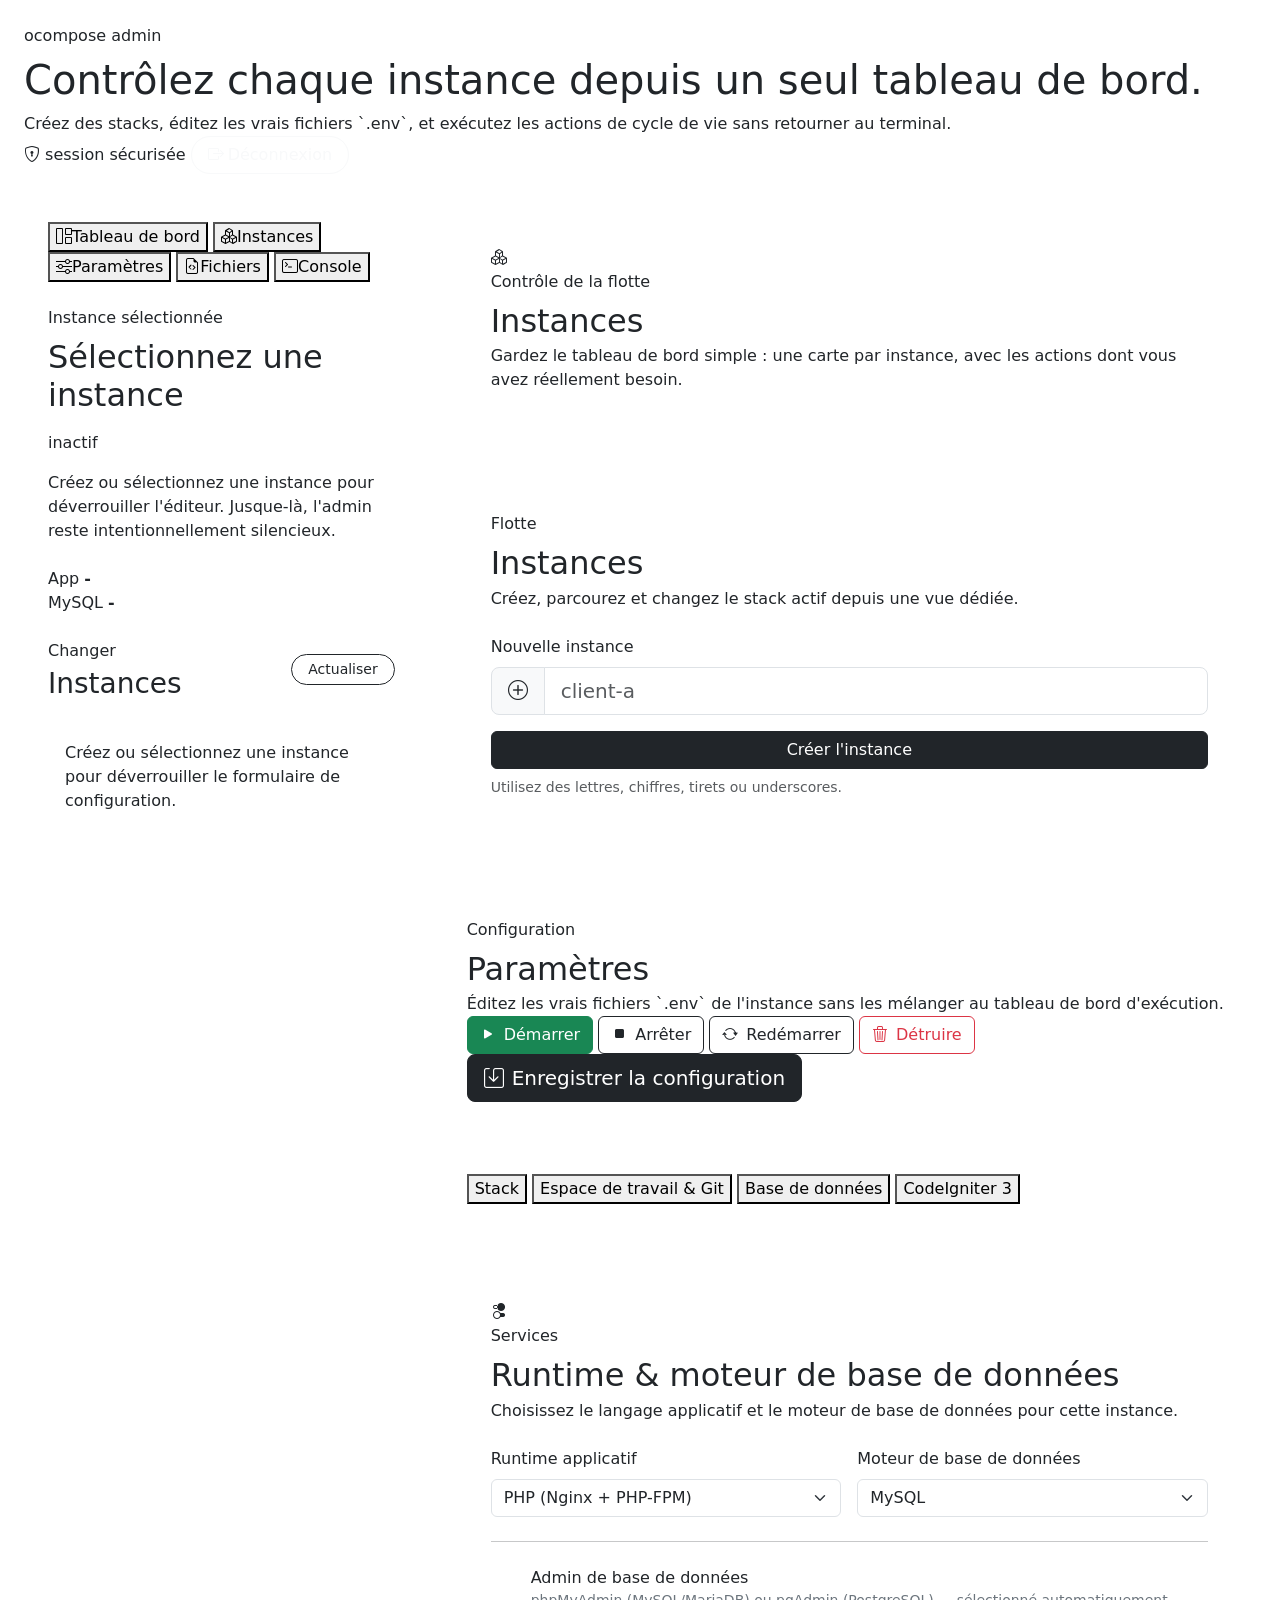
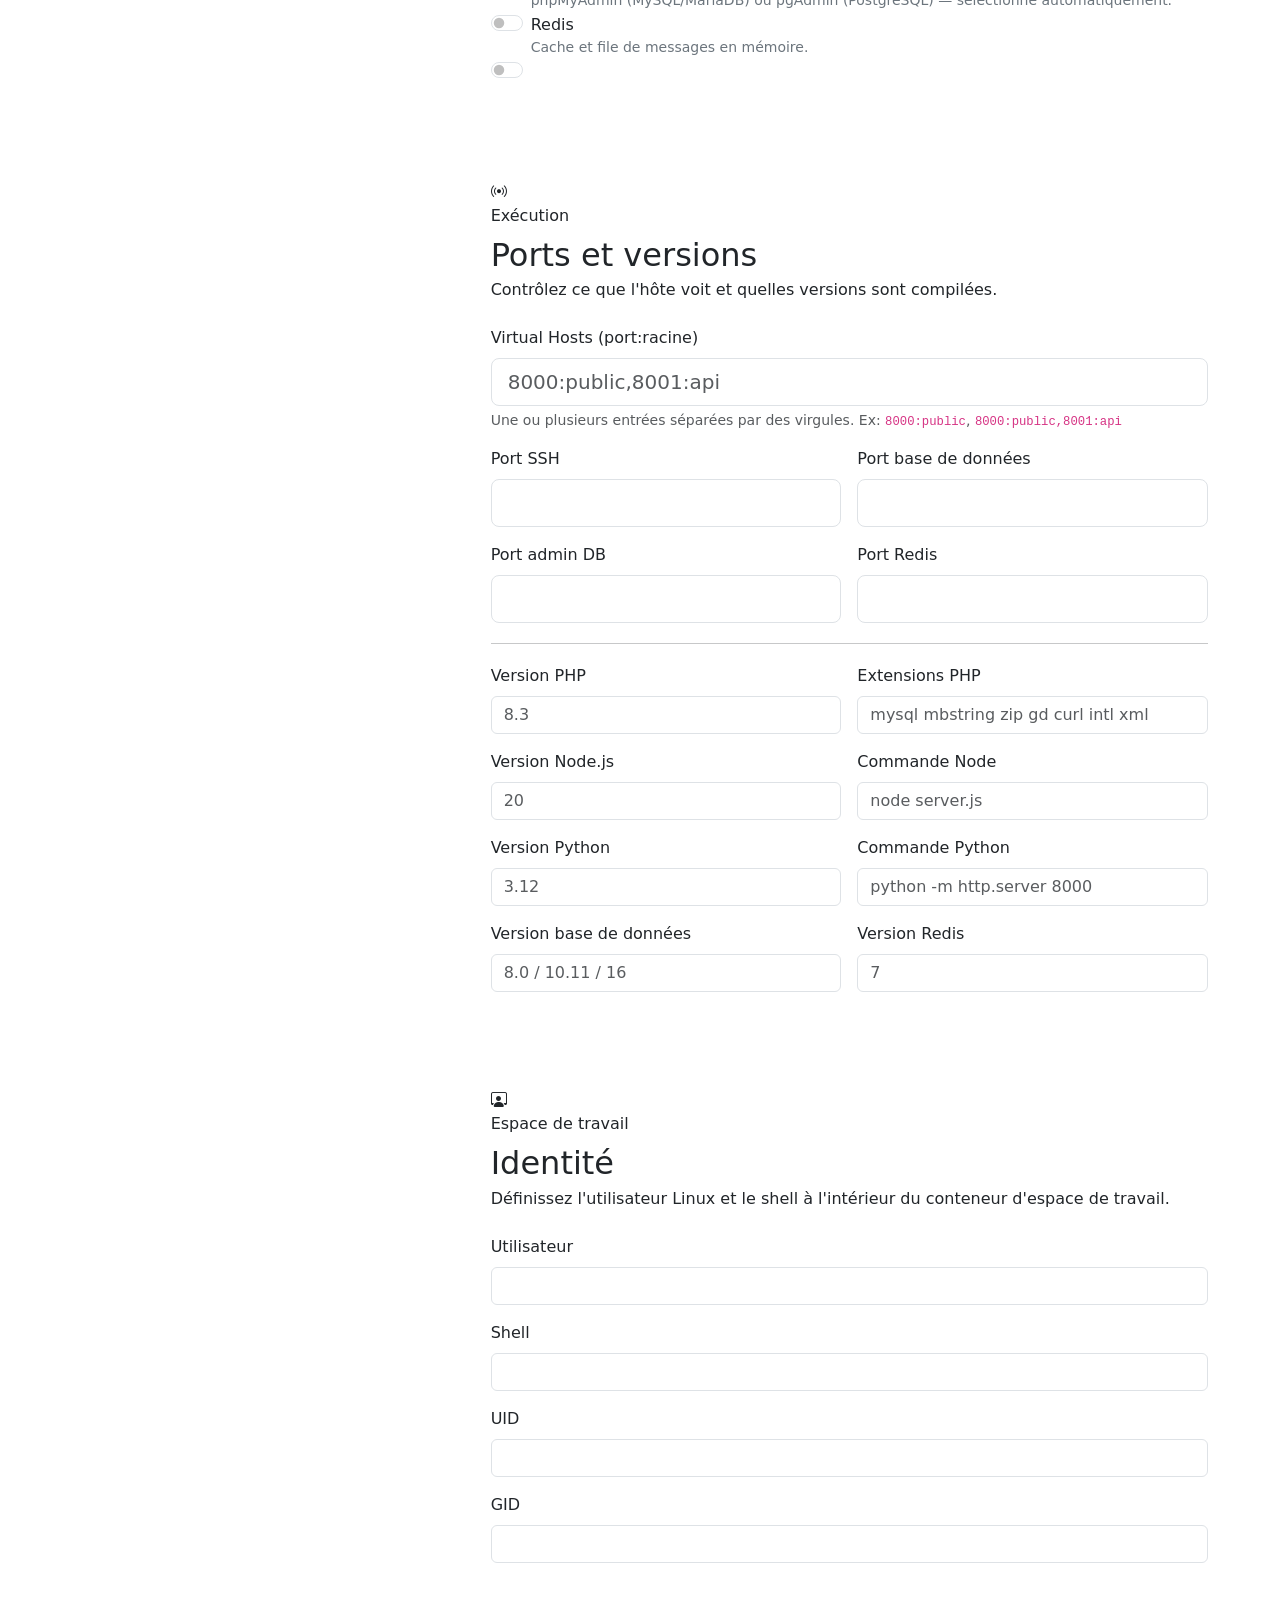
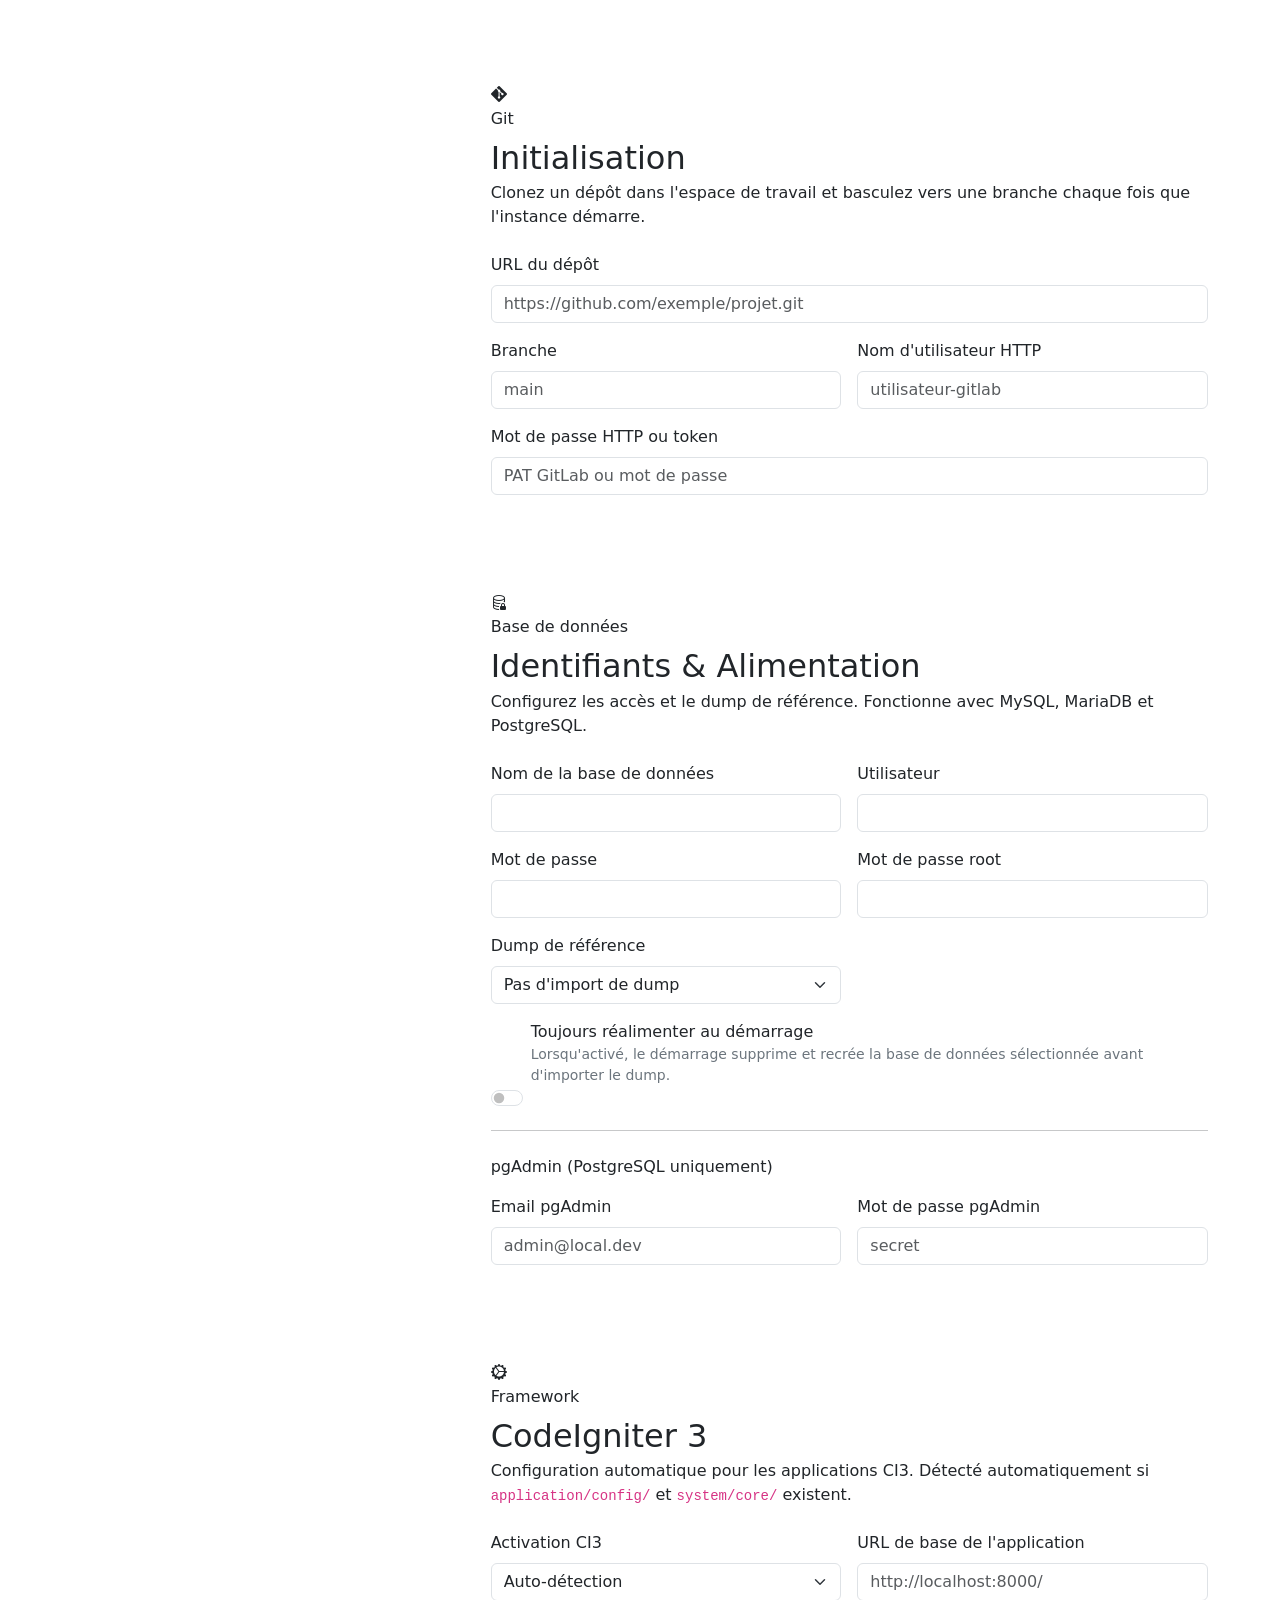
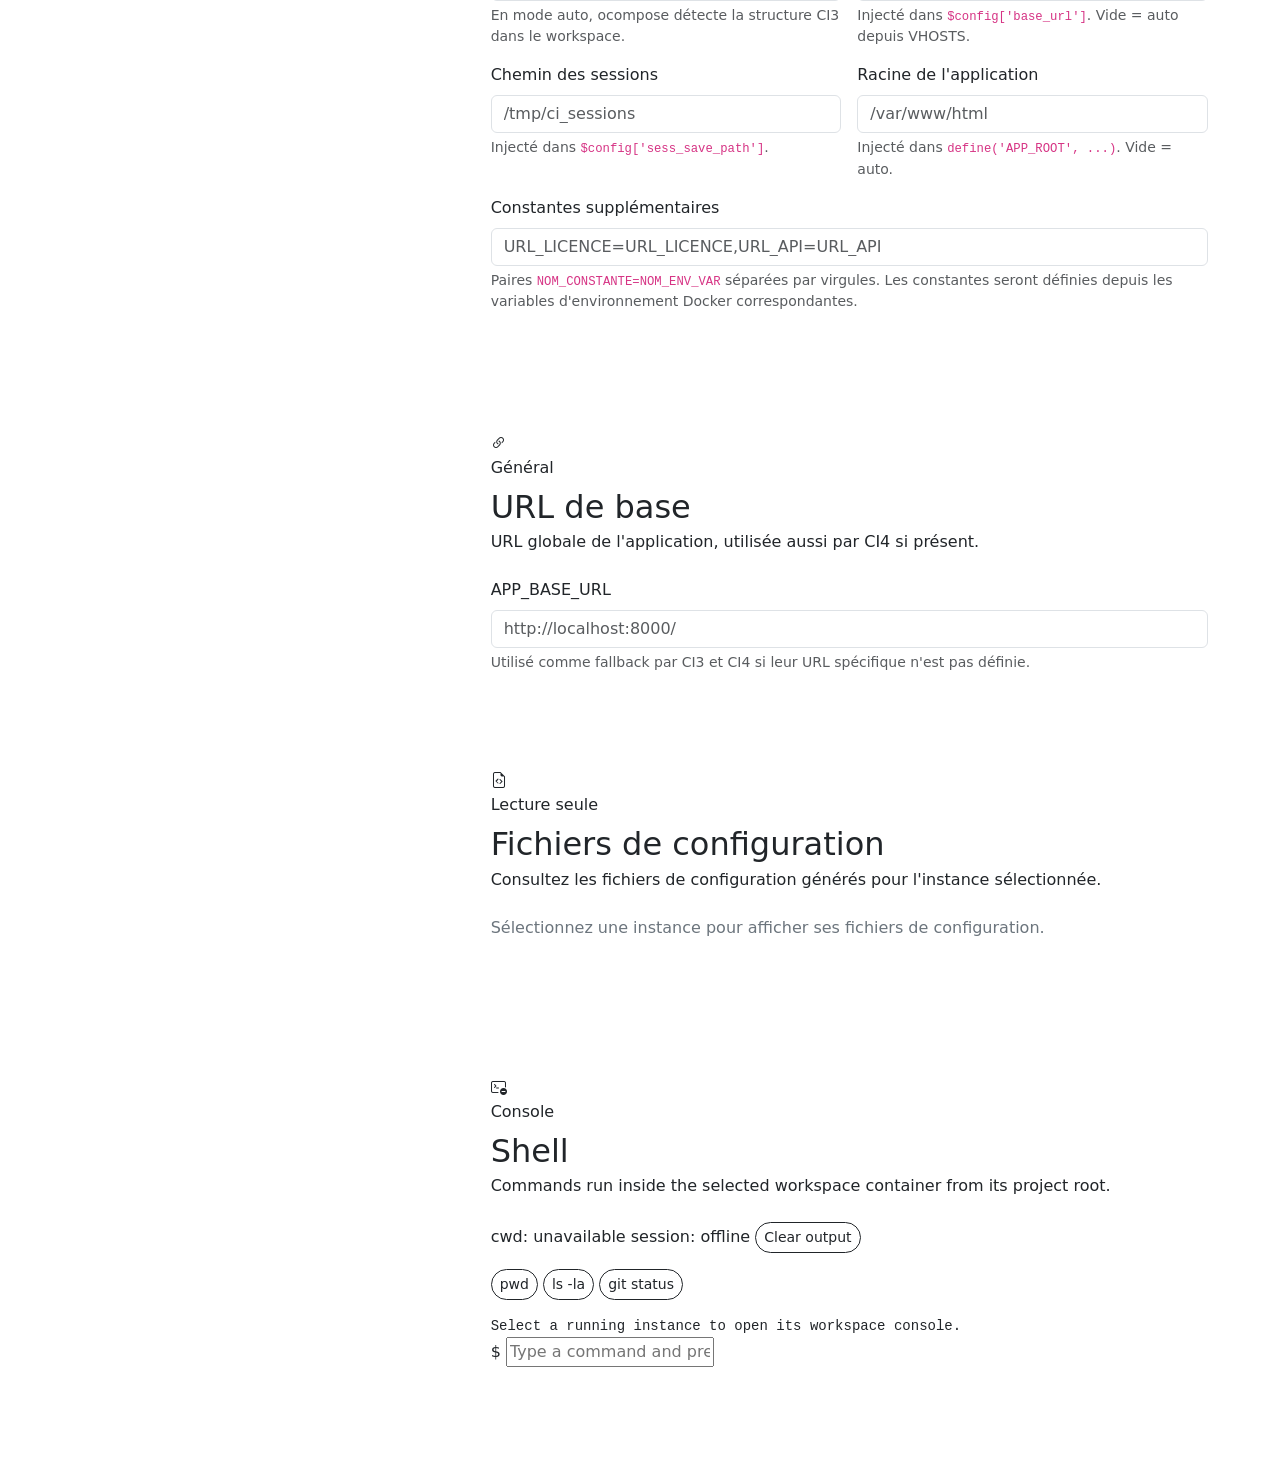
==== web-ui/public/index.html @ 2309ecff "feat: Refactor application configuration and add support for multiple runtimes and databases - Updat" ====
<!DOCTYPE html>
<html lang="fr">
<head>
    <meta charset="UTF-8">
    <meta name="viewport" content="width=device-width, initial-scale=1.0">
    <title>ocompose Admin</title>
    <link rel="preconnect" href="https://cdn.jsdelivr.net">
    <link rel="stylesheet" href="https://cdn.jsdelivr.net/npm/bootstrap@5.3.3/dist/css/bootstrap.min.css">
    <link rel="stylesheet" href="https://cdn.jsdelivr.net/npm/bootstrap-icons@1.11.3/font/bootstrap-icons.min.css">
    <link rel="stylesheet" href="/styles.css">
</head>
<body class="app-body">
    <div class="app-frame container-fluid px-3 px-lg-4 py-3 py-lg-4">
        <header class="topbar card-shell mb-4">
            <div>
                <p class="eyebrow mb-2">ocompose admin</p>
                <h1 class="page-title mb-2">Contrôlez chaque instance depuis un seul tableau de bord.</h1>
                <p class="page-copy mb-0">Créez des stacks, éditez les vrais fichiers `.env`, et exécutez les actions de cycle de vie sans retourner au terminal.</p>
            </div>
            <div class="topbar-actions">
                <span class="auth-pill"><i class="bi bi-shield-lock"></i> session sécurisée</span>
                <button id="logout-button" type="button" class="btn btn-outline-light rounded-pill px-3"><i class="bi bi-box-arrow-right me-1"></i>Déconnexion</button>
            </div>
        </header>

        <div class="row g-4 align-items-start">
            <aside class="col-12 col-xl-4 col-xxl-3">
                <section class="card-shell p-3 p-lg-4 sidebar-shell">
                    <div class="section-nav mb-4">
                        <button type="button" class="section-nav__button active" data-view="dashboard"><i class="bi bi-grid-1x2"></i><span>Tableau de bord</span></button>
                        <button type="button" class="section-nav__button" data-view="instances"><i class="bi bi-boxes"></i><span>Instances</span></button>
                        <button type="button" class="section-nav__button" data-view="settings"><i class="bi bi-sliders"></i><span>Paramètres</span></button>
                        <button type="button" class="section-nav__button" data-view="files"><i class="bi bi-file-earmark-code"></i><span>Fichiers</span></button>
                        <button type="button" class="section-nav__button" data-view="shell"><i class="bi bi-terminal"></i><span>Console</span></button>
                    </div>

                    <div class="sidebar-divider"></div>

                    <div class="mb-4">
                        <p class="eyebrow eyebrow-dark mb-2">Instance sélectionnée</p>
                        <div class="d-flex flex-wrap align-items-center gap-3 mb-3">
                            <h2 id="instance-title" class="sidebar-instance-title mb-0">Sélectionnez une instance</h2>
                            <span id="status-chip" class="status-chip idle">inactif</span>
                        </div>
                        <p id="instance-subtitle" class="section-copy mb-0">Créez ou sélectionnez une instance pour déverrouiller l'éditeur. Jusque-là, l'admin reste intentionnellement silencieux.</p>
                    </div>

                    <div class="quick-stats mb-4">
                        <div class="quick-stat">
                            <span>App</span>
                            <strong id="hero-app-port">-</strong>
                        </div>
                        <div class="quick-stat">
                            <span>MySQL</span>
                            <strong id="hero-mysql-port">-</strong>
                        </div>
                    </div>

                    <div class="sidebar-switcher mb-4">
                        <div class="d-flex justify-content-between align-items-center gap-3 mb-3">
                            <div>
                                <p class="eyebrow eyebrow-dark mb-1">Changer</p>
                                <h3 class="sidebar-switcher__title mb-0">Instances</h3>
                            </div>
                            <button id="refresh-button" type="button" class="btn btn-outline-dark btn-sm rounded-pill px-3">Actualiser</button>
                        </div>
                        <div id="sidebar-instance-list" class="sidebar-instance-list"></div>
                    </div>

                    <div id="message-bar" class="alert status-alert mb-0" role="status">Créez ou sélectionnez une instance pour déverrouiller le formulaire de configuration.</div>
                </section>
            </aside>

            <main class="col-12 col-xl-8 col-xxl-9">
                <section class="view-panel is-active" data-view-panel="dashboard">
                    <section class="card-shell p-4 p-lg-5">
                        <div class="section-header mb-4">
                            <div class="section-icon"><i class="bi bi-boxes"></i></div>
                            <div>
                                <p class="eyebrow eyebrow-dark mb-2">Contrôle de la flotte</p>
                                <h2 class="section-title mb-1">Instances</h2>
                                <p class="section-copy mb-0">Gardez le tableau de bord simple : une carte par instance, avec les actions dont vous avez réellement besoin.</p>
                            </div>
                        </div>

                        <div id="dashboard-instance-grid" class="dashboard-instance-grid"></div>
                    </section>
                </section>

                <section class="view-panel" data-view-panel="instances">
                    <section class="card-shell p-4 p-lg-5 mb-4">
                        <div class="d-flex justify-content-between align-items-start gap-3 mb-4 flex-wrap">
                            <div>
                                <p class="eyebrow eyebrow-dark mb-2">Flotte</p>
                                <h2 class="section-title mb-1">Instances</h2>
                                <p class="section-copy mb-0">Créez, parcourez et changez le stack actif depuis une vue dédiée.</p>
                            </div>
                        </div>

                        <form id="create-form" class="create-box mb-4">
                            <label for="new-instance-name" class="form-label label-caps">Nouvelle instance</label>
                            <div class="input-group input-group-lg">
                                <span class="input-group-text"><i class="bi bi-plus-circle"></i></span>
                                <input id="new-instance-name" name="name" class="form-control" type="text" placeholder="client-a" autocomplete="off" required>
                            </div>
                            <button class="btn btn-dark w-100 mt-3" type="submit">Créer l'instance</button>
                            <div class="form-text mt-2">Utilisez des lettres, chiffres, tirets ou underscores.</div>
                        </form>

                        <div id="instance-list" class="instance-list"></div>
                    </section>
                </section>

                <section class="view-panel" data-view-panel="settings">
                    <form id="config-form">
                        <section class="card-shell p-4 mb-4">
                            <div class="settings-topbar">
                                <div>
                                    <p class="eyebrow eyebrow-dark mb-2">Configuration</p>
                                    <h2 class="section-title mb-1">Paramètres</h2>
                                    <p class="section-copy mb-0">Éditez les vrais fichiers `.env` de l'instance sans les mélanger au tableau de bord d'exécution.</p>
                                </div>
                                <div class="settings-actions">
                                    <button class="btn btn-success" type="button" data-action="up"><i class="bi bi-play-fill me-2"></i>Démarrer</button>
                                    <button class="btn btn-outline-dark" type="button" data-action="down"><i class="bi bi-stop-fill me-2"></i>Arrêter</button>
                                    <button class="btn btn-outline-dark" type="button" data-action="restart"><i class="bi bi-arrow-repeat me-2"></i>Redémarrer</button>
                                    <button class="btn btn-outline-danger" type="button" data-action="destroy"><i class="bi bi-trash3 me-2"></i>Détruire</button>
                                    <button id="save-button" class="btn btn-dark btn-lg" type="submit"><i class="bi bi-save me-2"></i>Enregistrer la configuration</button>
                                </div>
                            </div>
                        </section>

                        <section class="settings-tabs-shell card-shell p-3 p-lg-4 mb-4">
                            <div class="settings-tabs" role="tablist" aria-label="Sections des paramètres">
                                <button class="settings-tab-button active" type="button" data-settings-tab="stack">Stack</button>
                                <button class="settings-tab-button" type="button" data-settings-tab="workspace">Espace de travail & Git</button>
                                <button class="settings-tab-button" type="button" data-settings-tab="database">Base de données</button>
                                <button class="settings-tab-button" type="button" data-settings-tab="ci3">CodeIgniter 3</button>
                            </div>
                        </section>

                        <section class="settings-tab-panel is-active" data-settings-tab-panel="stack">
                            <div class="row g-4">
                                <div class="col-12 col-xxl-6">
                                    <section class="card-shell p-4 p-lg-5 h-100">
                                        <div class="section-header mb-4">
                                            <div class="section-icon"><i class="bi bi-toggles2"></i></div>
                                            <div>
                                                <p class="eyebrow eyebrow-dark mb-2">Services</p>
                                                <h2 class="section-title mb-1">Runtime & moteur de base de données</h2>
                                                <p class="section-copy mb-0">Choisissez le langage applicatif et le moteur de base de données pour cette instance.</p>
                                            </div>
                                        </div>

                                        <div class="row g-3">
                                            <div class="col-md-6">
                                                <label class="form-label label-caps">Runtime applicatif</label>
                                                <select class="form-select" name="APP_RUNTIME">
                                                    <option value="php">PHP (Nginx + PHP-FPM)</option>
                                                    <option value="node">Node.js (Nginx + Node)</option>
                                                    <option value="python">Python (Nginx + Python)</option>
                                                    <option value="static">Statique (Nginx seul)</option>
                                                    <option value="none">Aucun</option>
                                                </select>
                                            </div>
                                            <div class="col-md-6">
                                                <label class="form-label label-caps">Moteur de base de données</label>
                                                <select class="form-select" name="DB_ENGINE">
                                                    <option value="mysql">MySQL</option>
                                                    <option value="mariadb">MariaDB</option>
                                                    <option value="postgres">PostgreSQL</option>
                                                    <option value="none">Aucun</option>
                                                </select>
                                            </div>
                                        </div>

                                        <hr class="my-4">

                                        <div class="toggle-stack">
                                            <label class="toggle-card form-check form-switch">
                                                <div>
                                                    <span class="toggle-title">Admin de base de données</span>
                                                    <small class="text-secondary d-block">phpMyAdmin (MySQL/MariaDB) ou pgAdmin (PostgreSQL) — sélectionné automatiquement.</small>
                                                </div>
                                                <input class="form-check-input" type="checkbox" role="switch" name="DB_ADMIN_ENABLED">
                                            </label>
                                            <label class="toggle-card form-check form-switch">
                                                <div>
                                                    <span class="toggle-title">Redis</span>
                                                    <small class="text-secondary d-block">Cache et file de messages en mémoire.</small>
                                                </div>
                                                <input class="form-check-input" type="checkbox" role="switch" name="REDIS_ENABLED">
                                            </label>
                                        </div>
                                    </section>
                                </div>

                                <div class="col-12 col-xxl-6">
                                    <section class="card-shell p-4 p-lg-5 h-100">
                                        <div class="section-header mb-4">
                                            <div class="section-icon"><i class="bi bi-broadcast"></i></div>
                                            <div>
                                                <p class="eyebrow eyebrow-dark mb-2">Exécution</p>
                                                <h2 class="section-title mb-1">Ports et versions</h2>
                                                <p class="section-copy mb-0">Contrôlez ce que l'hôte voit et quelles versions sont compilées.</p>
                                            </div>
                                        </div>

                                        <div class="row g-3">
                                            <div class="col-md-12">
                                                <label class="form-label label-caps">Virtual Hosts (port:racine)</label>
                                                <input class="form-control form-control-lg" type="text" name="VHOSTS" placeholder="8000:public,8001:api">
                                                <div class="form-text mt-1">Une ou plusieurs entrées séparées par des virgules. Ex: <code>8000:public</code>, <code>8000:public,8001:api</code></div>
                                            </div>
                                            <div class="col-md-6">
                                                <label class="form-label label-caps">Port SSH</label>
                                                <input class="form-control form-control-lg" type="number" name="WORKSPACE_SSH_PORT">
                                            </div>
                                            <div class="col-md-6">
                                                <label class="form-label label-caps">Port base de données</label>
                                                <input class="form-control form-control-lg" type="number" name="DB_PORT">
                                            </div>
                                            <div class="col-md-6">
                                                <label class="form-label label-caps">Port admin DB</label>
                                                <input class="form-control form-control-lg" type="number" name="DB_ADMIN_PORT">
                                            </div>
                                            <div class="col-md-6">
                                                <label class="form-label label-caps">Port Redis</label>
                                                <input class="form-control form-control-lg" type="number" name="REDIS_PORT">
                                            </div>

                                            <div class="col-12"><hr class="my-1"></div>

                                            <!-- PHP -->
                                            <div class="col-md-6">
                                                <label class="form-label label-caps">Version PHP</label>
                                                <input class="form-control" type="text" name="PHP_VERSION" placeholder="8.3">
                                            </div>
                                            <div class="col-md-6">
                                                <label class="form-label label-caps">Extensions PHP</label>
                                                <input class="form-control" type="text" name="PHP_EXTENSIONS" placeholder="mysql mbstring zip gd curl intl xml">
                                            </div>

                                            <!-- Node.js -->
                                            <div class="col-md-6">
                                                <label class="form-label label-caps">Version Node.js</label>
                                                <input class="form-control" type="text" name="NODE_VERSION" placeholder="20">
                                            </div>
                                            <div class="col-md-6">
                                                <label class="form-label label-caps">Commande Node</label>
                                                <input class="form-control" type="text" name="NODE_COMMAND" placeholder="node server.js">
                                            </div>

                                            <!-- Python -->
                                            <div class="col-md-6">
                                                <label class="form-label label-caps">Version Python</label>
                                                <input class="form-control" type="text" name="PYTHON_VERSION" placeholder="3.12">
                                            </div>
                                            <div class="col-md-6">
                                                <label class="form-label label-caps">Commande Python</label>
                                                <input class="form-control" type="text" name="PYTHON_COMMAND" placeholder="python -m http.server 8000">
                                            </div>

                                            <!-- DB & Redis versions -->
                                            <div class="col-md-6">
                                                <label class="form-label label-caps">Version base de données</label>
                                                <input class="form-control" type="text" name="DB_VERSION" placeholder="8.0 / 10.11 / 16">
                                            </div>
                                            <div class="col-md-6">
                                                <label class="form-label label-caps">Version Redis</label>
                                                <input class="form-control" type="text" name="REDIS_VERSION" placeholder="7">
                                            </div>
                                        </div>
                                    </section>
                                </div>
                            </div>
                        </section>

                        <section class="settings-tab-panel" data-settings-tab-panel="workspace">
                            <div class="row g-4">
                                <div class="col-12 col-xxl-5">
                                    <section class="card-shell p-4 p-lg-5 h-100">
                                        <div class="section-header mb-4">
                                            <div class="section-icon"><i class="bi bi-person-workspace"></i></div>
                                            <div>
                                                <p class="eyebrow eyebrow-dark mb-2">Espace de travail</p>
                                                <h2 class="section-title mb-1">Identité</h2>
                                                <p class="section-copy mb-0">Définissez l'utilisateur Linux et le shell à l'intérieur du conteneur d'espace de travail.</p>
                                            </div>
                                        </div>

                                        <div class="row g-3">
                                            <div class="col-sm-6 col-xl-12">
                                                <label class="form-label label-caps">Utilisateur</label>
                                                <input class="form-control" type="text" name="WORKSPACE_USER">
                                            </div>
                                            <div class="col-sm-6 col-xl-12">
                                                <label class="form-label label-caps">Shell</label>
                                                <input class="form-control" type="text" name="WORKSPACE_SHELL">
                                            </div>
                                            <div class="col-sm-6 col-xl-12">
                                                <label class="form-label label-caps">UID</label>
                                                <input class="form-control" type="number" name="WORKSPACE_UID">
                                            </div>
                                            <div class="col-sm-6 col-xl-12">
                                                <label class="form-label label-caps">GID</label>
                                                <input class="form-control" type="number" name="WORKSPACE_GID">
                                            </div>
                                        </div>
                                    </section>
                                </div>

                                <div class="col-12 col-xxl-7">
                                    <section class="card-shell p-4 p-lg-5 h-100">
                                        <div class="section-header mb-4">
                                            <div class="section-icon"><i class="bi bi-git"></i></div>
                                            <div>
                                                <p class="eyebrow eyebrow-dark mb-2">Git</p>
                                                <h2 class="section-title mb-1">Initialisation</h2>
                                                <p class="section-copy mb-0">Clonez un dépôt dans l'espace de travail et basculez vers une branche chaque fois que l'instance démarre.</p>
                                            </div>
                                        </div>

                                        <div class="row g-3">
                                            <div class="col-12">
                                                <label class="form-label label-caps">URL du dépôt</label>
                                                <input class="form-control" type="text" name="GIT_REPO" placeholder="https://github.com/exemple/projet.git">
                                            </div>
                                            <div class="col-md-6">
                                                <label class="form-label label-caps">Branche</label>
                                                <input class="form-control" type="text" name="GIT_BRANCH" placeholder="main">
                                            </div>
                                            <div class="col-md-6">
                                                <label class="form-label label-caps">Nom d'utilisateur HTTP</label>
                                                <input class="form-control" type="text" name="GIT_HTTP_USERNAME" placeholder="utilisateur-gitlab">
                                            </div>
                                            <div class="col-12">
                                                <label class="form-label label-caps">Mot de passe HTTP ou token</label>
                                                <input class="form-control" type="password" name="GIT_HTTP_PASSWORD" placeholder="PAT GitLab ou mot de passe">
                                            </div>
                                        </div>
                                    </section>
                                </div>
                            </div>
                        </section>

                        <section class="settings-tab-panel" data-settings-tab-panel="database">
                            <div class="row g-4">
                                <div class="col-12 col-xxl-8">
                                    <section class="card-shell p-4 p-lg-5 h-100">
                                        <div class="section-header mb-4">
                                            <div class="section-icon"><i class="bi bi-database-lock"></i></div>
                                            <div>
                                                <p class="eyebrow eyebrow-dark mb-2">Base de données</p>
                                                <h2 class="section-title mb-1">Identifiants & Alimentation</h2>
                                                <p class="section-copy mb-0">Configurez les accès et le dump de référence. Fonctionne avec MySQL, MariaDB et PostgreSQL.</p>
                                            </div>
                                        </div>

                                        <div class="row g-3">
                                            <div class="col-md-6">
                                                <label class="form-label label-caps">Nom de la base de données</label>
                                                <input class="form-control" type="text" name="DB_DATABASE">
                                            </div>
                                            <div class="col-md-6">
                                                <label class="form-label label-caps">Utilisateur</label>
                                                <input class="form-control" type="text" name="DB_USER">
                                            </div>
                                            <div class="col-md-6">
                                                <label class="form-label label-caps">Mot de passe</label>
                                                <input class="form-control" type="text" name="DB_PASSWORD">
                                            </div>
                                            <div class="col-md-6">
                                                <label class="form-label label-caps">Mot de passe root</label>
                                                <input class="form-control" type="text" name="DB_ROOT_PASSWORD">
                                            </div>
                                            <div class="col-md-6">
                                                <label class="form-label label-caps">Dump de référence</label>
                                                <select class="form-select" name="DB_SEED_FILE">
                                                    <option value="">Pas d'import de dump</option>
                                                </select>
                                            </div>
                                            <div class="col-12">
                                                <label class="toggle-card form-check form-switch">
                                                    <div>
                                                        <span class="toggle-title">Toujours réalimenter au démarrage</span>
                                                        <small class="text-secondary d-block">Lorsqu'activé, le démarrage supprime et recrée la base de données sélectionnée avant d'importer le dump.</small>
                                                    </div>
                                                    <input class="form-check-input" type="checkbox" role="switch" name="DB_RESEED_ON_STARTUP">
                                                </label>
                                            </div>
                                        </div>

                                        <hr class="my-4">
                                        <p class="eyebrow eyebrow-dark mb-3">pgAdmin (PostgreSQL uniquement)</p>
                                        <div class="row g-3">
                                            <div class="col-md-6">
                                                <label class="form-label label-caps">Email pgAdmin</label>
                                                <input class="form-control" type="email" name="PGADMIN_EMAIL" placeholder="admin@local.dev">
                                            </div>
                                            <div class="col-md-6">
                                                <label class="form-label label-caps">Mot de passe pgAdmin</label>
                                                <input class="form-control" type="text" name="PGADMIN_PASSWORD" placeholder="secret">
                                            </div>
                                        </div>
                                    </section>
                                </div>
                            </div>
                        </section>
                        <section class="settings-tab-panel" data-settings-tab-panel="ci3">
                            <div class="row g-4">
                                <div class="col-12 col-xxl-8">
                                    <section class="card-shell p-4 p-lg-5 h-100">
                                        <div class="section-header mb-4">
                                            <div class="section-icon"><i class="bi bi-gear-wide-connected"></i></div>
                                            <div>
                                                <p class="eyebrow eyebrow-dark mb-2">Framework</p>
                                                <h2 class="section-title mb-1">CodeIgniter 3</h2>
                                                <p class="section-copy mb-0">Configuration automatique pour les applications CI3. Détecté automatiquement si <code>application/config/</code> et <code>system/core/</code> existent.</p>
                                            </div>
                                        </div>

                                        <div class="row g-3">
                                            <div class="col-md-6">
                                                <label class="form-label label-caps">Activation CI3</label>
                                                <select class="form-select" name="CI3_ENABLED">
                                                    <option value="auto">Auto-détection</option>
                                                    <option value="true">Toujours actif</option>
                                                    <option value="false">Désactivé</option>
                                                </select>
                                                <div class="form-text mt-1">En mode auto, ocompose détecte la structure CI3 dans le workspace.</div>
                                            </div>
                                            <div class="col-md-6">
                                                <label class="form-label label-caps">URL de base de l'application</label>
                                                <input class="form-control" type="text" name="CI3_BASE_URL" placeholder="http://localhost:8000/">
                                                <div class="form-text mt-1">Injecté dans <code>$config['base_url']</code>. Vide = auto depuis VHOSTS.</div>
                                            </div>
                                            <div class="col-md-6">
                                                <label class="form-label label-caps">Chemin des sessions</label>
                                                <input class="form-control" type="text" name="CI3_SESSION_SAVE_PATH" placeholder="/tmp/ci_sessions">
                                                <div class="form-text mt-1">Injecté dans <code>$config['sess_save_path']</code>.</div>
                                            </div>
                                            <div class="col-md-6">
                                                <label class="form-label label-caps">Racine de l'application</label>
                                                <input class="form-control" type="text" name="CI3_APP_ROOT" placeholder="/var/www/html">
                                                <div class="form-text mt-1">Injecté dans <code>define('APP_ROOT', ...)</code>. Vide = auto.</div>
                                            </div>
                                            <div class="col-12">
                                                <label class="form-label label-caps">Constantes supplémentaires</label>
                                                <input class="form-control" type="text" name="CI3_EXTRA_CONSTANTS" placeholder="URL_LICENCE=URL_LICENCE,URL_API=URL_API">
                                                <div class="form-text mt-1">Paires <code>NOM_CONSTANTE=NOM_ENV_VAR</code> séparées par virgules. Les constantes seront définies depuis les variables d'environnement Docker correspondantes.</div>
                                            </div>
                                        </div>
                                    </section>
                                </div>

                                <div class="col-12 col-xxl-4">
                                    <section class="card-shell p-4 p-lg-5 h-100">
                                        <div class="section-header mb-4">
                                            <div class="section-icon"><i class="bi bi-link-45deg"></i></div>
                                            <div>
                                                <p class="eyebrow eyebrow-dark mb-2">Général</p>
                                                <h2 class="section-title mb-1">URL de base</h2>
                                                <p class="section-copy mb-0">URL globale de l'application, utilisée aussi par CI4 si présent.</p>
                                            </div>
                                        </div>

                                        <div class="row g-3">
                                            <div class="col-12">
                                                <label class="form-label label-caps">APP_BASE_URL</label>
                                                <input class="form-control" type="text" name="APP_BASE_URL" placeholder="http://localhost:8000/">
                                                <div class="form-text mt-1">Utilisé comme fallback par CI3 et CI4 si leur URL spécifique n'est pas définie.</div>
                                            </div>
                                        </div>
                                    </section>
                                </div>
                            </div>
                        </section>

                    </form>
                </section>

                <section class="view-panel" data-view-panel="files">
                    <section class="card-shell p-4 p-lg-5 mb-4">
                        <div class="section-header mb-4">
                            <div class="section-icon"><i class="bi bi-file-earmark-code"></i></div>
                            <div>
                                <p class="eyebrow eyebrow-dark mb-2">Lecture seule</p>
                                <h2 class="section-title mb-1">Fichiers de configuration</h2>
                                <p class="section-copy mb-0">Consultez les fichiers de configuration générés pour l'instance sélectionnée.</p>
                            </div>
                        </div>

                        <div id="files-container" class="files-container">
                            <p class="text-secondary">Sélectionnez une instance pour afficher ses fichiers de configuration.</p>
                        </div>
                    </section>
                </section>

                <section class="view-panel" data-view-panel="shell">
                    <section id="console-panel" class="card-shell p-4 p-lg-5 mb-4">
                        <div class="section-header mb-4">
                            <div class="section-icon"><i class="bi bi-terminal-dash"></i></div>
                            <div>
                                <p class="eyebrow eyebrow-dark mb-2">Console</p>
                                <h2 class="section-title mb-1">Shell</h2>
                                <p id="console-subtitle" class="section-copy mb-0">Commands run inside the selected workspace container from its project root.</p>
                            </div>
                        </div>

                        <div class="console-meta mb-3">
                            <span id="console-cwd" class="console-badge">cwd: unavailable</span>
                            <span id="console-status" class="console-badge">session: offline</span>
                            <button id="console-clear-button" class="btn btn-outline-dark btn-sm rounded-pill ms-auto" type="button">Clear output</button>
                        </div>

                        <div class="console-shortcuts mb-3">
                            <button class="btn btn-outline-dark btn-sm rounded-pill" type="button" data-console-command="pwd">pwd</button>
                            <button class="btn btn-outline-dark btn-sm rounded-pill" type="button" data-console-command="ls -la">ls -la</button>
                            <button class="btn btn-outline-dark btn-sm rounded-pill" type="button" data-console-command="git status">git status</button>
                        </div>

                        <form id="console-form" class="console-shell">
                            <div id="console-surface" class="console-surface" tabindex="0">
                                <pre id="console-output" class="console-output mb-0">Select a running instance to open its workspace console.</pre>
                                <label class="console-entry" for="console-command">
                                    <span id="console-prompt" class="console-prompt">$</span>
                                    <input id="console-command" class="console-inline-input" type="text" placeholder="Type a command and press Enter" autocomplete="off" spellcheck="false">
                                </label>
                            </div>
                        </form>
                    </section>
                </section>
            </main>
        </div>
    </div>

    <script src="/app.js"></script>
</body>
</html>
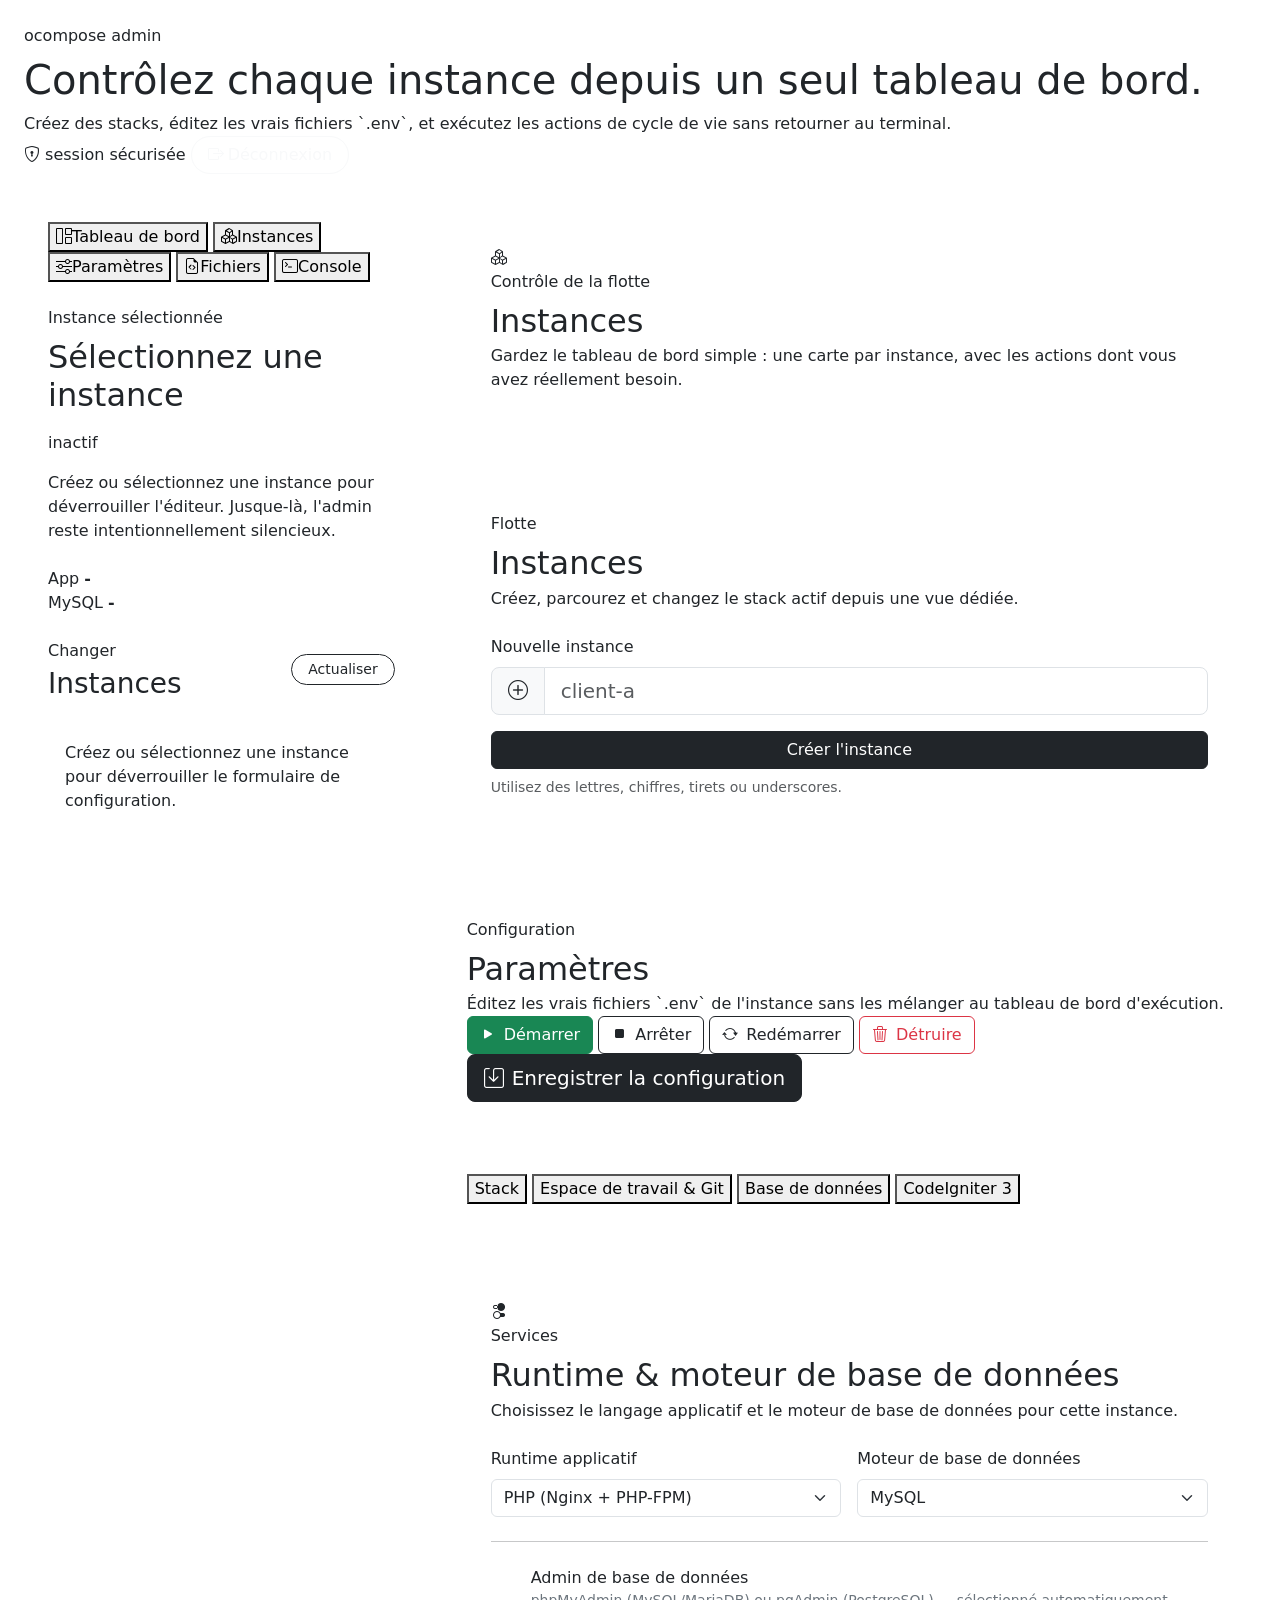
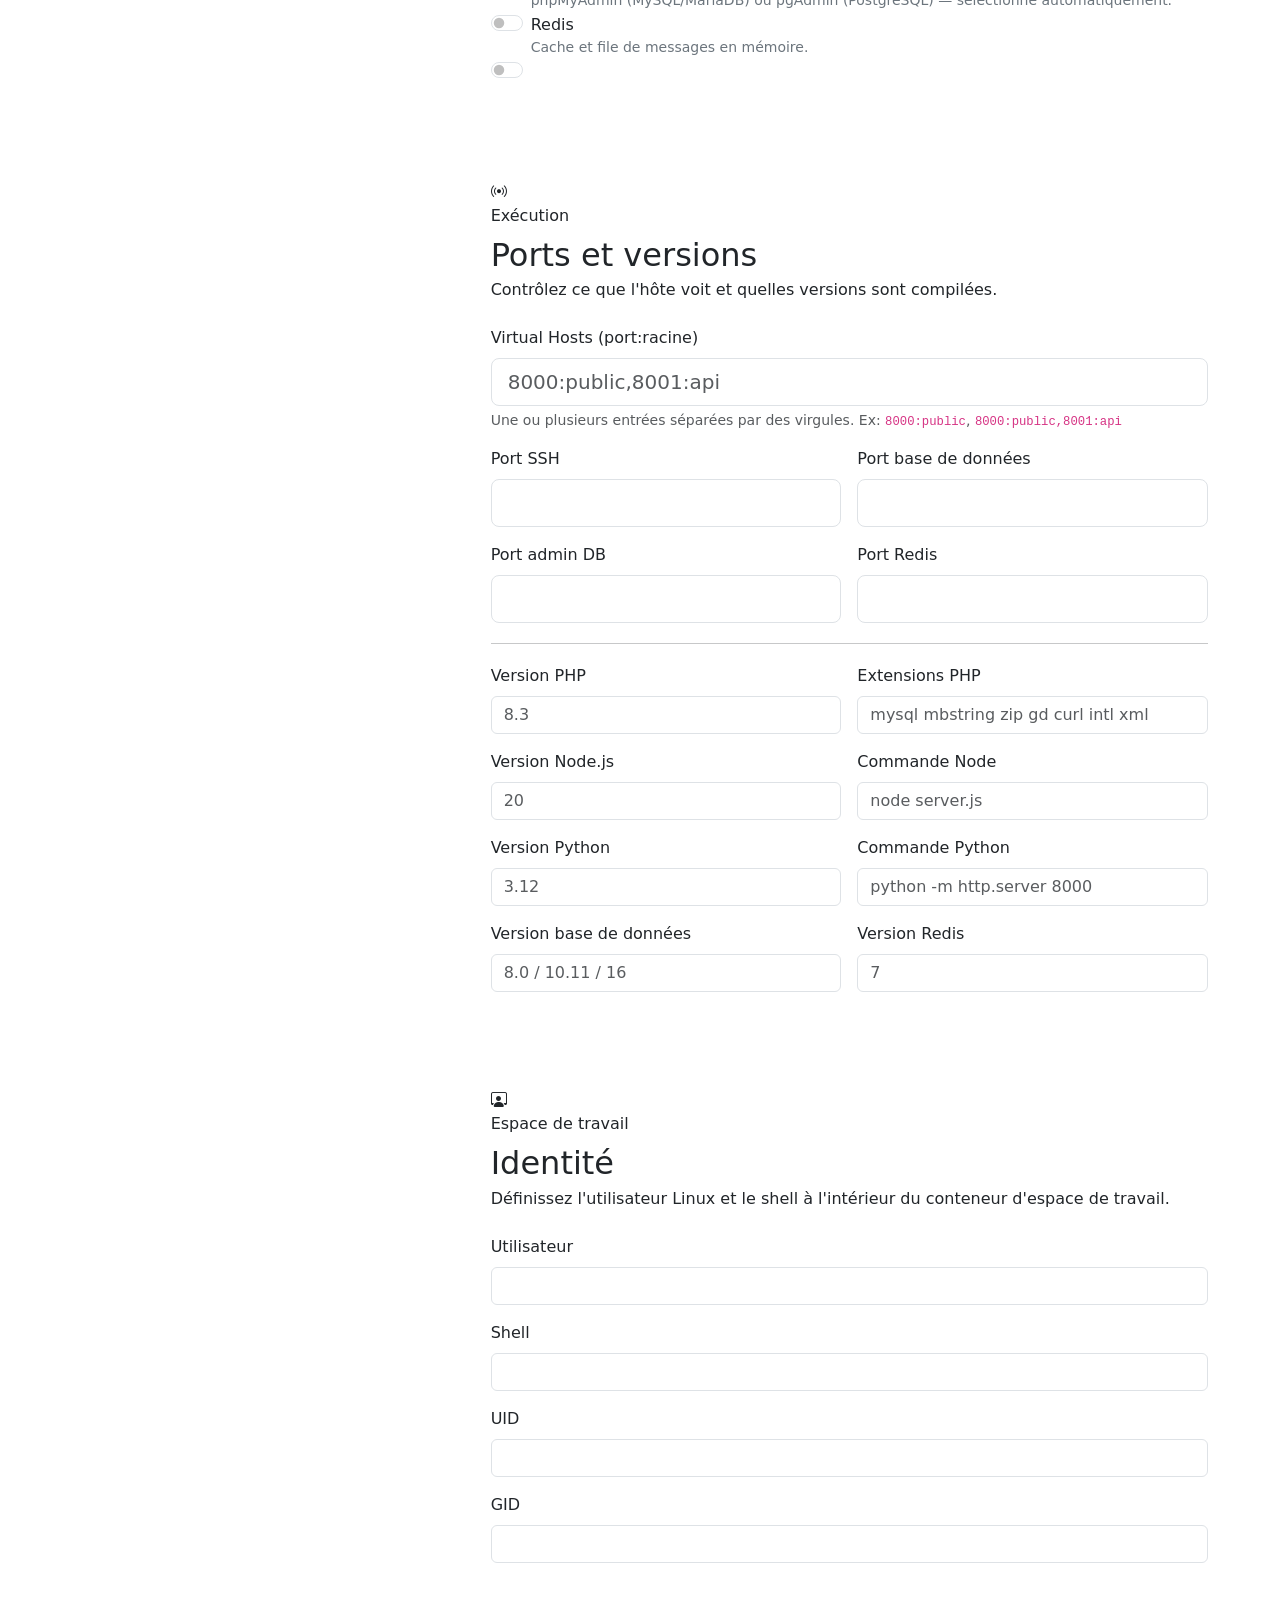
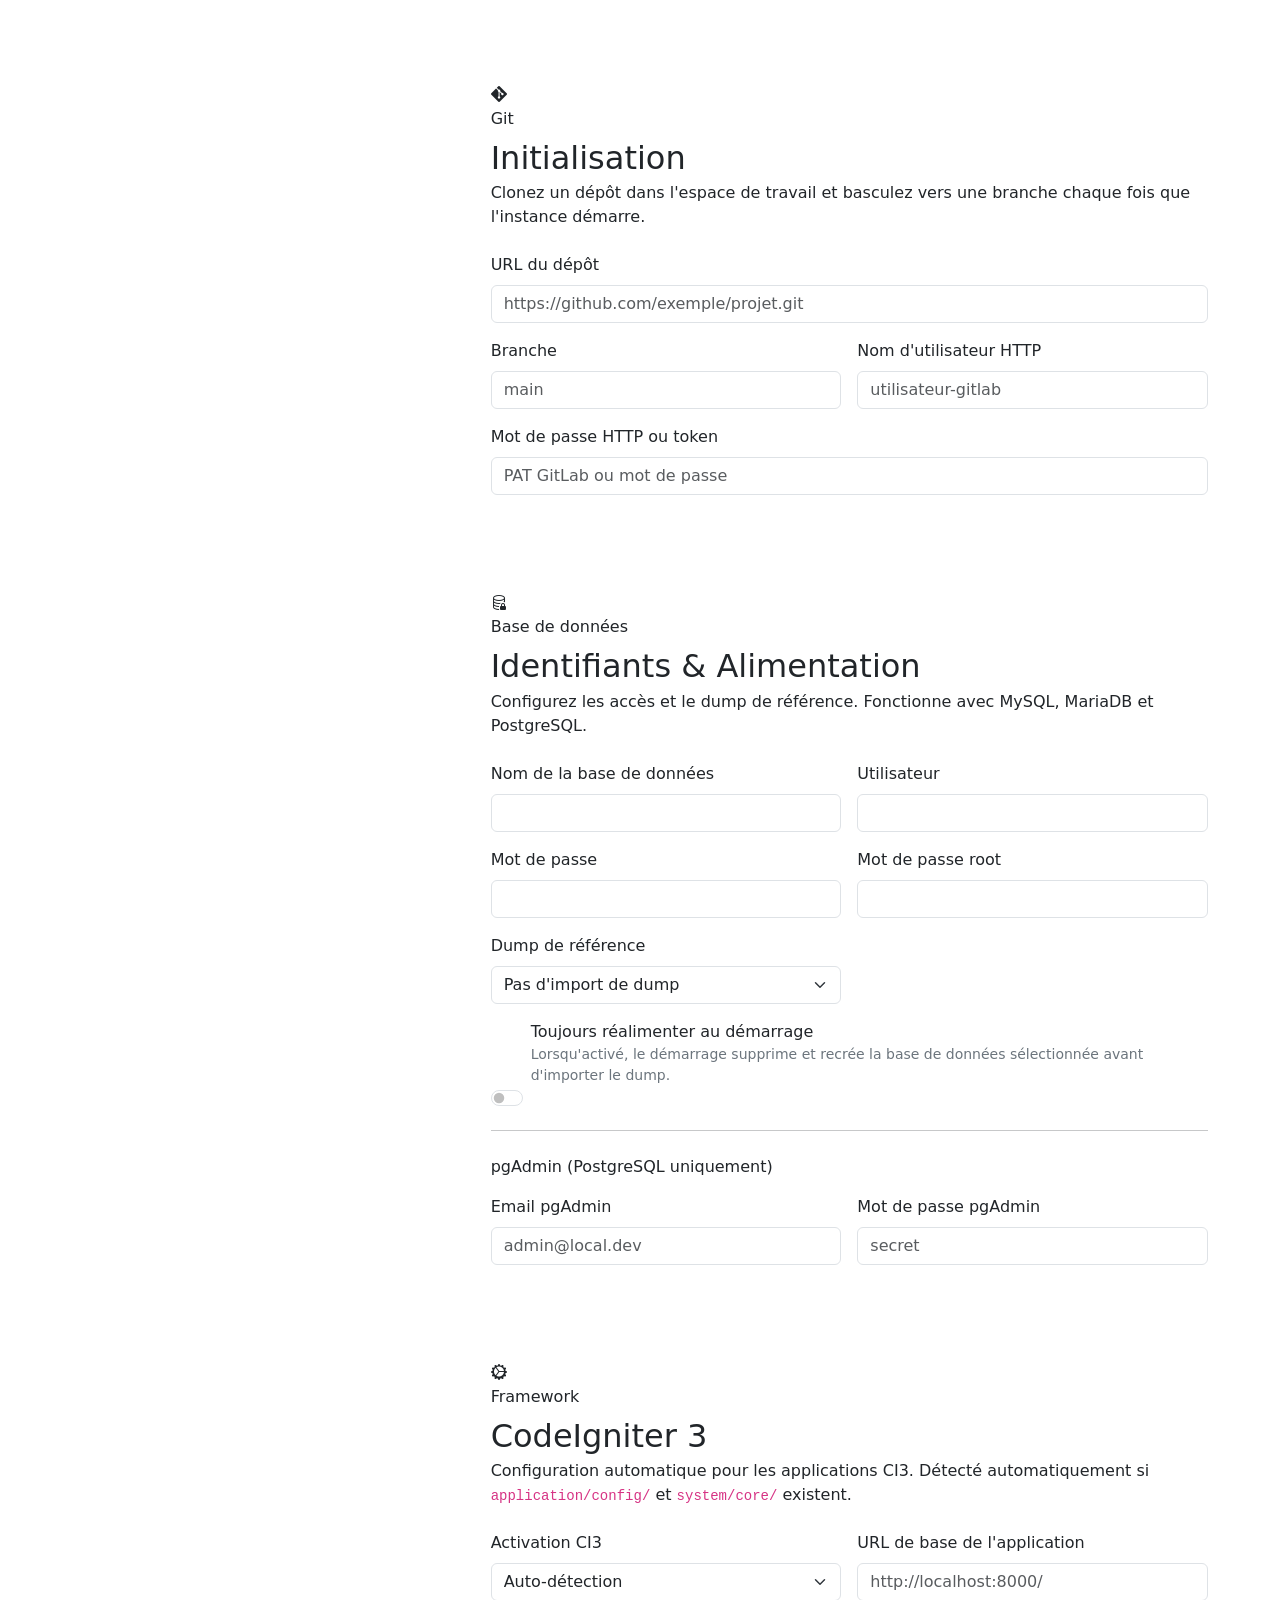
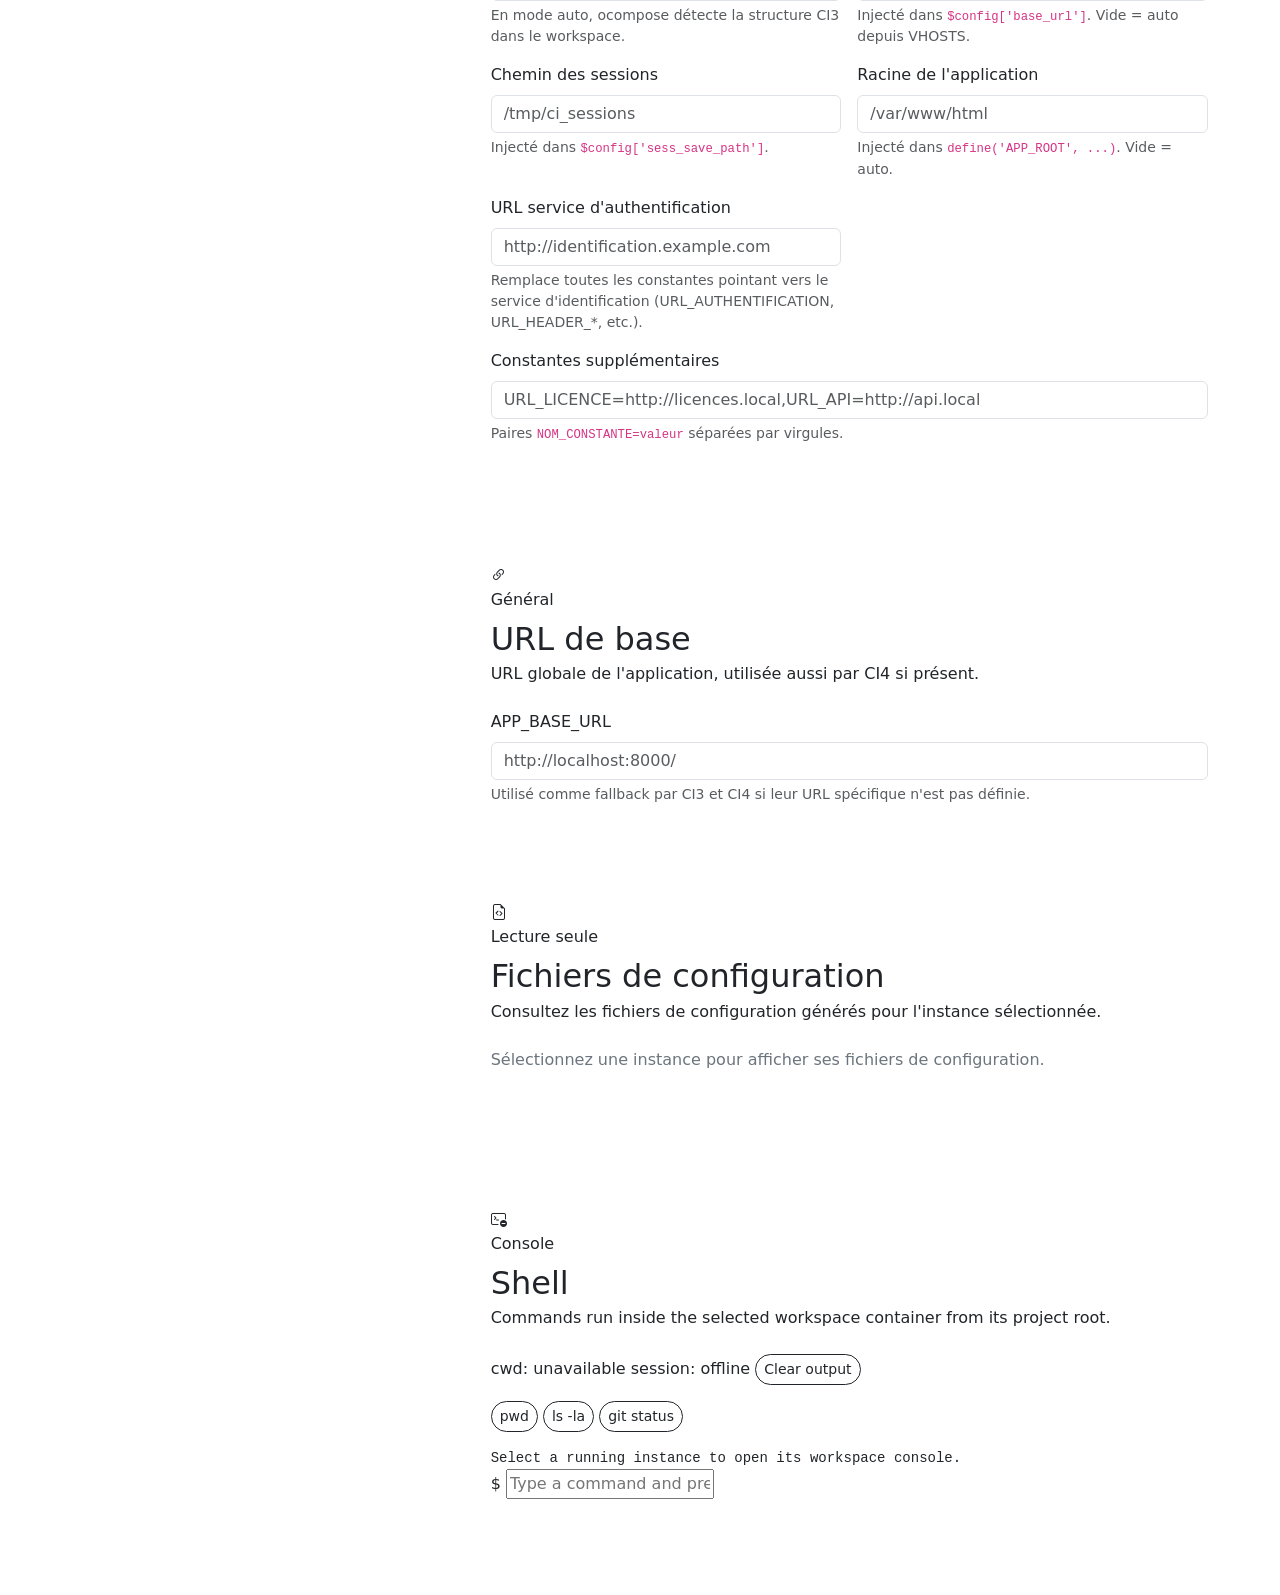
==== commit 99aefdce: "feat: Add CI3_AUTH_URL for authentication service configuration" ====
--- a/web-ui/public/index.html
+++ b/web-ui/public/index.html
@@ -445,10 +445,15 @@
                                                 <input class="form-control" type="text" name="CI3_APP_ROOT" placeholder="/var/www/html">
                                                 <div class="form-text mt-1">Injecté dans <code>define('APP_ROOT', ...)</code>. Vide = auto.</div>
                                             </div>
+                                            <div class="col-md-6">
+                                                <label class="form-label label-caps">URL service d'authentification</label>
+                                                <input class="form-control" type="text" name="CI3_AUTH_URL" placeholder="http://identification.example.com">
+                                                <div class="form-text mt-1">Remplace toutes les constantes pointant vers le service d'identification (URL_AUTHENTIFICATION, URL_HEADER_*, etc.).</div>
+                                            </div>
                                             <div class="col-12">
                                                 <label class="form-label label-caps">Constantes supplémentaires</label>
-                                                <input class="form-control" type="text" name="CI3_EXTRA_CONSTANTS" placeholder="URL_LICENCE=URL_LICENCE,URL_API=URL_API">
-                                                <div class="form-text mt-1">Paires <code>NOM_CONSTANTE=NOM_ENV_VAR</code> séparées par virgules. Les constantes seront définies depuis les variables d'environnement Docker correspondantes.</div>
+                                                <input class="form-control" type="text" name="CI3_EXTRA_CONSTANTS" placeholder="URL_LICENCE=http://licences.local,URL_API=http://api.local">
+                                                <div class="form-text mt-1">Paires <code>NOM_CONSTANTE=valeur</code> séparées par virgules.</div>
                                             </div>
                                         </div>
                                     </section>
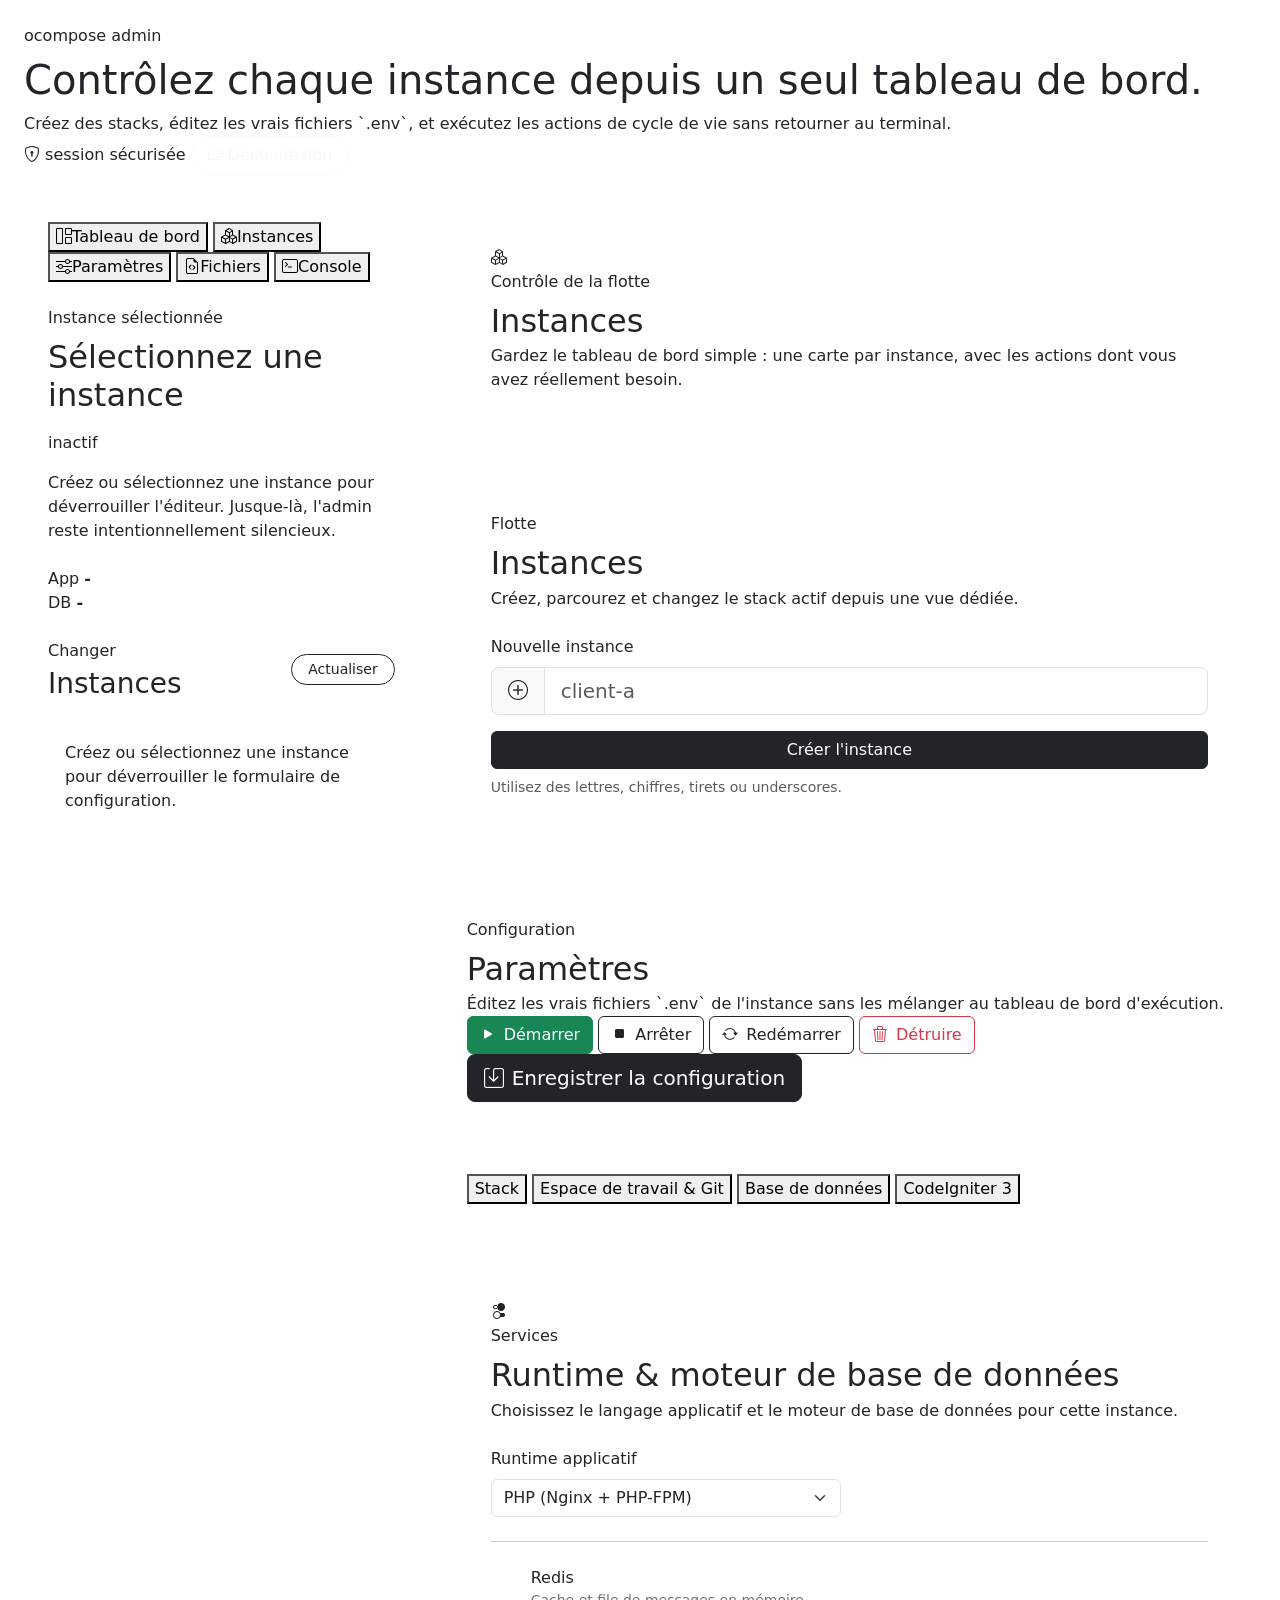
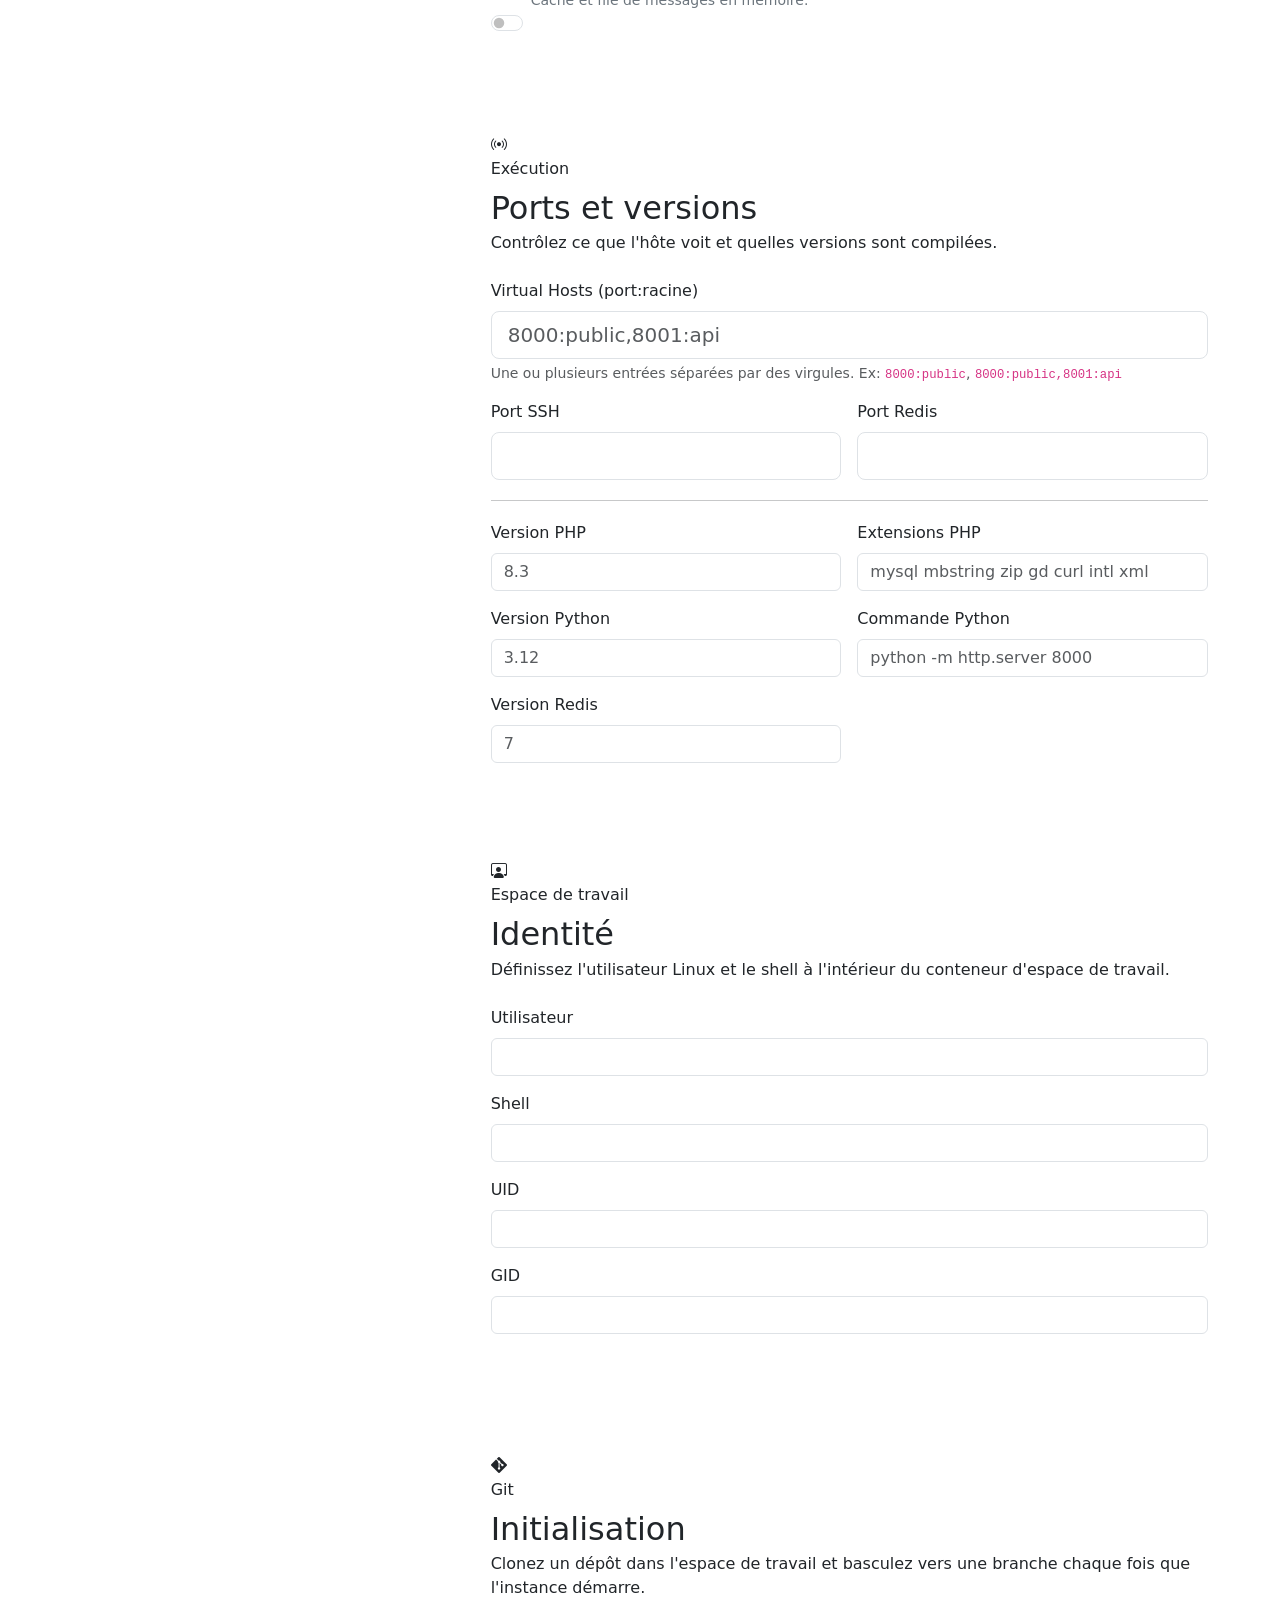
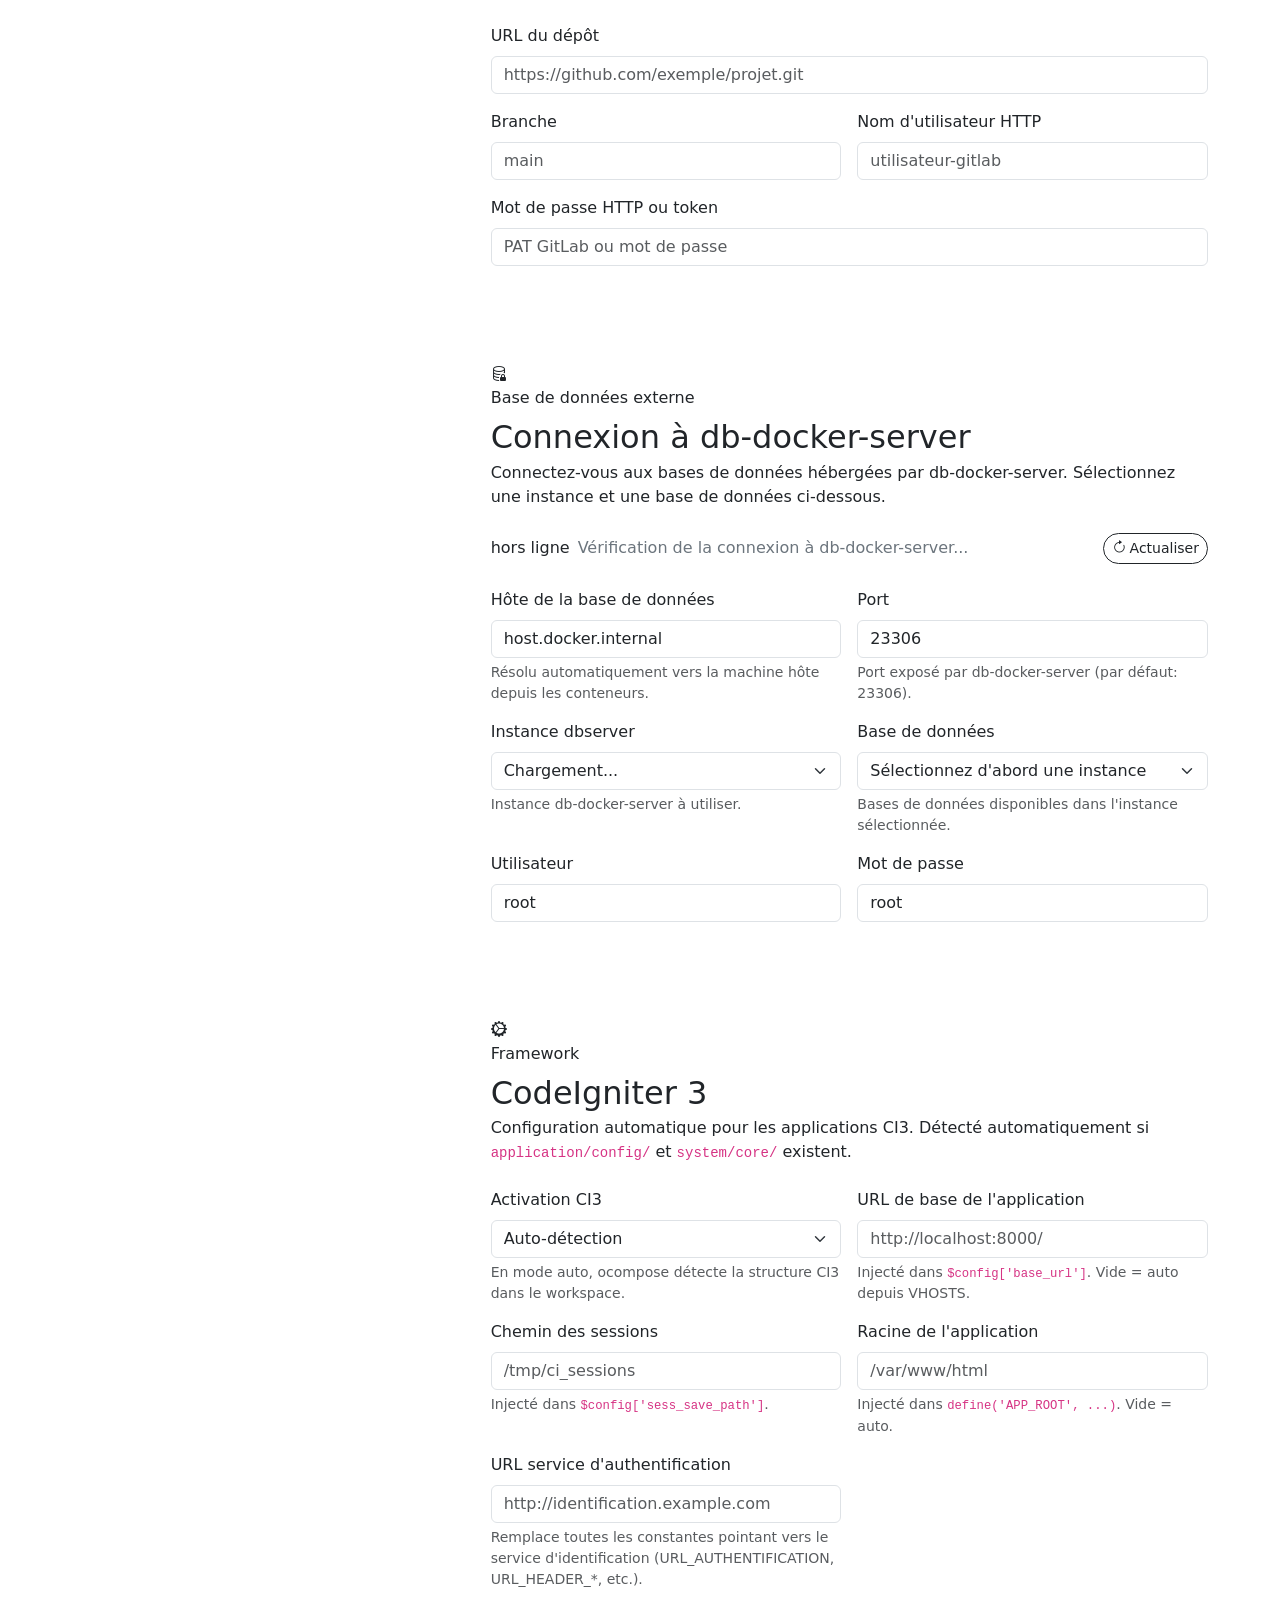
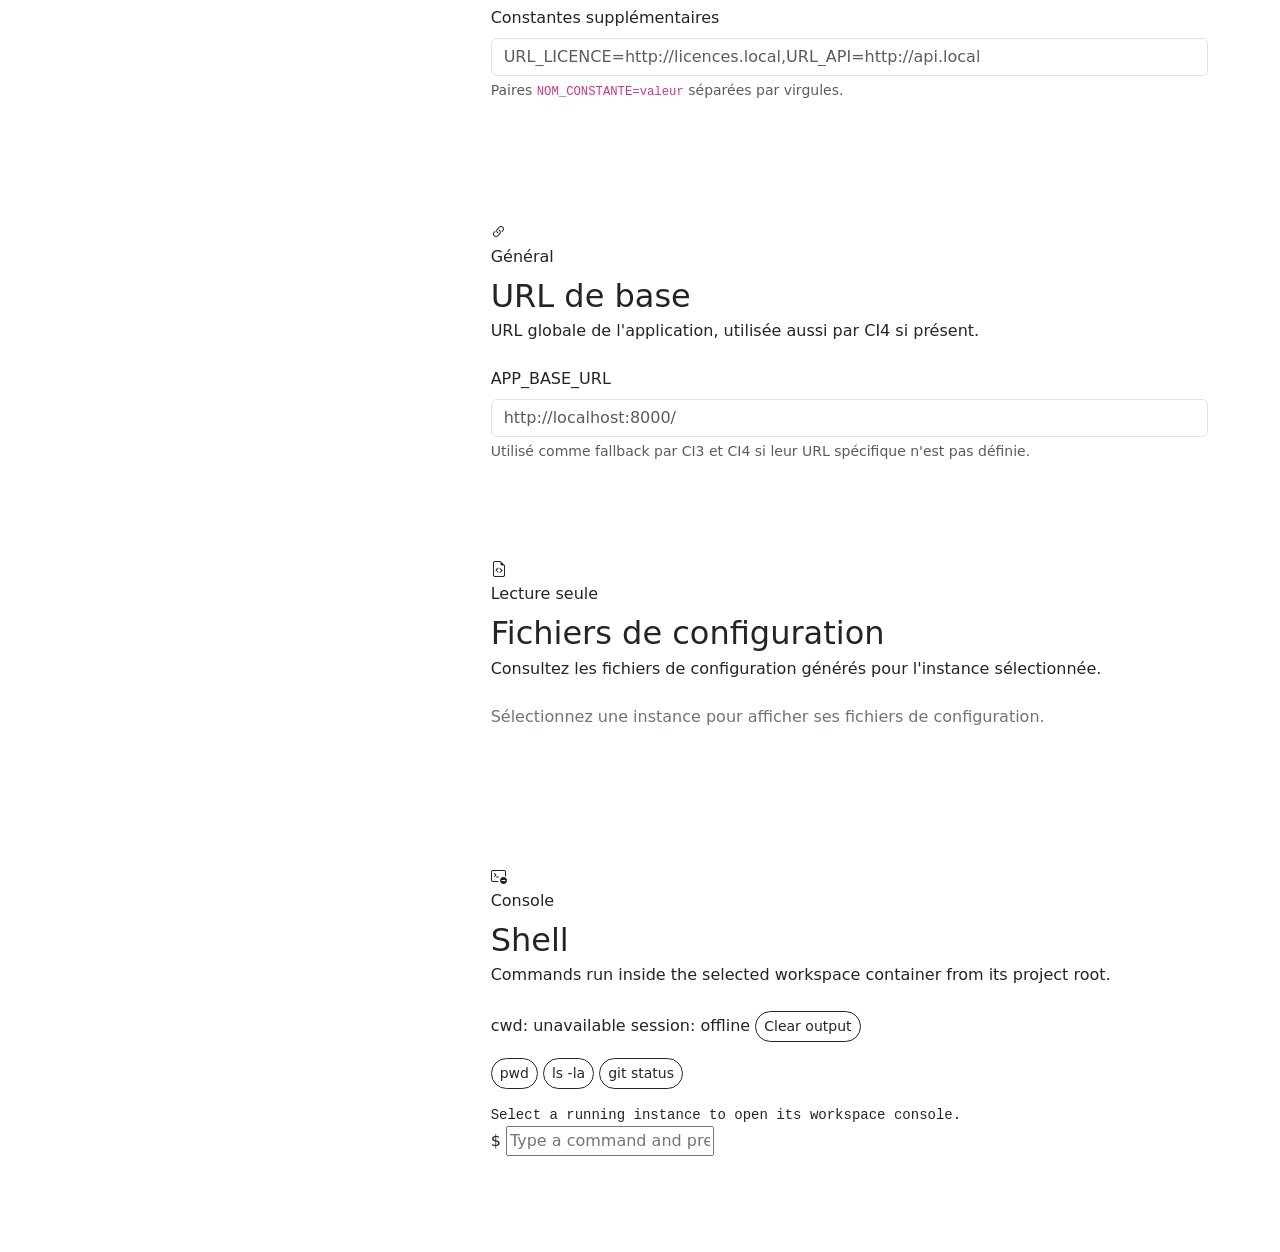
==== commit 5d60498b: "feat: integrate external database support with db-docker-server - Removed local database configurati" ====
--- a/web-ui/public/index.html
+++ b/web-ui/public/index.html
@@ -51,8 +51,8 @@
                             <strong id="hero-app-port">-</strong>
                         </div>
                         <div class="quick-stat">
-                            <span>MySQL</span>
-                            <strong id="hero-mysql-port">-</strong>
+                            <span>DB</span>
+                            <strong id="hero-db-port">-</strong>
                         </div>
                     </div>
 
@@ -157,33 +157,16 @@
                                                 <label class="form-label label-caps">Runtime applicatif</label>
                                                 <select class="form-select" name="APP_RUNTIME">
                                                     <option value="php">PHP (Nginx + PHP-FPM)</option>
-                                                    <option value="node">Node.js (Nginx + Node)</option>
                                                     <option value="python">Python (Nginx + Python)</option>
                                                     <option value="static">Statique (Nginx seul)</option>
                                                     <option value="none">Aucun</option>
                                                 </select>
                                             </div>
-                                            <div class="col-md-6">
-                                                <label class="form-label label-caps">Moteur de base de données</label>
-                                                <select class="form-select" name="DB_ENGINE">
-                                                    <option value="mysql">MySQL</option>
-                                                    <option value="mariadb">MariaDB</option>
-                                                    <option value="postgres">PostgreSQL</option>
-                                                    <option value="none">Aucun</option>
-                                                </select>
-                                            </div>
                                         </div>
 
                                         <hr class="my-4">
 
                                         <div class="toggle-stack">
-                                            <label class="toggle-card form-check form-switch">
-                                                <div>
-                                                    <span class="toggle-title">Admin de base de données</span>
-                                                    <small class="text-secondary d-block">phpMyAdmin (MySQL/MariaDB) ou pgAdmin (PostgreSQL) — sélectionné automatiquement.</small>
-                                                </div>
-                                                <input class="form-check-input" type="checkbox" role="switch" name="DB_ADMIN_ENABLED">
-                                            </label>
                                             <label class="toggle-card form-check form-switch">
                                                 <div>
                                                     <span class="toggle-title">Redis</span>
@@ -217,55 +200,33 @@
                                                 <input class="form-control form-control-lg" type="number" name="WORKSPACE_SSH_PORT">
                                             </div>
                                             <div class="col-md-6">
-                                                <label class="form-label label-caps">Port base de données</label>
-                                                <input class="form-control form-control-lg" type="number" name="DB_PORT">
-                                            </div>
-                                            <div class="col-md-6">
-                                                <label class="form-label label-caps">Port admin DB</label>
-                                                <input class="form-control form-control-lg" type="number" name="DB_ADMIN_PORT">
-                                            </div>
-                                            <div class="col-md-6">
                                                 <label class="form-label label-caps">Port Redis</label>
                                                 <input class="form-control form-control-lg" type="number" name="REDIS_PORT">
                                             </div>
 
                                             <div class="col-12"><hr class="my-1"></div>
 
-                                            <!-- PHP -->
-                                            <div class="col-md-6">
+                                            <!-- PHP (shown when runtime=php) -->
+                                            <div class="col-md-6 runtime-field" data-runtime-group="php">
                                                 <label class="form-label label-caps">Version PHP</label>
                                                 <input class="form-control" type="text" name="PHP_VERSION" placeholder="8.3">
                                             </div>
-                                            <div class="col-md-6">
+                                            <div class="col-md-6 runtime-field" data-runtime-group="php">
                                                 <label class="form-label label-caps">Extensions PHP</label>
                                                 <input class="form-control" type="text" name="PHP_EXTENSIONS" placeholder="mysql mbstring zip gd curl intl xml">
                                             </div>
 
-                                            <!-- Node.js -->
-                                            <div class="col-md-6">
-                                                <label class="form-label label-caps">Version Node.js</label>
-                                                <input class="form-control" type="text" name="NODE_VERSION" placeholder="20">
-                                            </div>
-                                            <div class="col-md-6">
-                                                <label class="form-label label-caps">Commande Node</label>
-                                                <input class="form-control" type="text" name="NODE_COMMAND" placeholder="node server.js">
-                                            </div>
-
-                                            <!-- Python -->
-                                            <div class="col-md-6">
+                                            <!-- Python (shown when runtime=python) -->
+                                            <div class="col-md-6 runtime-field" data-runtime-group="python">
                                                 <label class="form-label label-caps">Version Python</label>
                                                 <input class="form-control" type="text" name="PYTHON_VERSION" placeholder="3.12">
                                             </div>
-                                            <div class="col-md-6">
+                                            <div class="col-md-6 runtime-field" data-runtime-group="python">
                                                 <label class="form-label label-caps">Commande Python</label>
                                                 <input class="form-control" type="text" name="PYTHON_COMMAND" placeholder="python -m http.server 8000">
                                             </div>
 
-                                            <!-- DB & Redis versions -->
-                                            <div class="col-md-6">
-                                                <label class="form-label label-caps">Version base de données</label>
-                                                <input class="form-control" type="text" name="DB_VERSION" placeholder="8.0 / 10.11 / 16">
-                                            </div>
+                                            <!-- Redis version -->
                                             <div class="col-md-6">
                                                 <label class="form-label label-caps">Version Redis</label>
                                                 <input class="form-control" type="text" name="REDIS_VERSION" placeholder="7">
@@ -351,57 +312,59 @@
                                         <div class="section-header mb-4">
                                             <div class="section-icon"><i class="bi bi-database-lock"></i></div>
                                             <div>
-                                                <p class="eyebrow eyebrow-dark mb-2">Base de données</p>
-                                                <h2 class="section-title mb-1">Identifiants & Alimentation</h2>
-                                                <p class="section-copy mb-0">Configurez les accès et le dump de référence. Fonctionne avec MySQL, MariaDB et PostgreSQL.</p>
-                                            </div>
-                                        </div>
-
-                                        <div class="row g-3">
-                                            <div class="col-md-6">
-                                                <label class="form-label label-caps">Nom de la base de données</label>
-                                                <input class="form-control" type="text" name="DB_DATABASE">
+                                                <p class="eyebrow eyebrow-dark mb-2">Base de données externe</p>
+                                                <h2 class="section-title mb-1">Connexion à db-docker-server</h2>
+                                                <p class="section-copy mb-0">Connectez-vous aux bases de données hébergées par db-docker-server. Sélectionnez une instance et une base de données ci-dessous.</p>
+                                            </div>
+                                        </div>
+
+                                        <div id="dbserver-status" class="mb-4">
+                                            <div class="d-flex align-items-center gap-2 mb-3">
+                                                <span id="dbserver-status-indicator" class="status-chip idle">hors ligne</span>
+                                                <span id="dbserver-status-text" class="text-secondary">Vérification de la connexion à db-docker-server...</span>
+                                                <button id="dbserver-refresh" class="btn btn-outline-dark btn-sm rounded-pill ms-auto" type="button"><i class="bi bi-arrow-clockwise me-1"></i>Actualiser</button>
+                                            </div>
+                                        </div>
+
+                                        <div class="row g-3">
+                                            <div class="col-md-6">
+                                                <label class="form-label label-caps">Hôte de la base de données</label>
+                                                <input class="form-control" type="text" name="DB_HOST" value="host.docker.internal" readonly>
+                                                <div class="form-text mt-1">Résolu automatiquement vers la machine hôte depuis les conteneurs.</div>
+                                            </div>
+                                            <div class="col-md-6">
+                                                <label class="form-label label-caps">Port</label>
+                                                <input class="form-control" type="number" name="DB_PORT" value="23306">
+                                                <div class="form-text mt-1">Port exposé par db-docker-server (par défaut: 23306).</div>
+                                            </div>
+                                            <div class="col-md-6">
+                                                <label class="form-label label-caps">Instance dbserver</label>
+                                                <select class="form-select" id="dbserver-instance-select">
+                                                    <option value="">Chargement...</option>
+                                                </select>
+                                                <div class="form-text mt-1">Instance db-docker-server à utiliser.</div>
+                                            </div>
+                                            <div class="col-md-6">
+                                                <label class="form-label label-caps">Base de données</label>
+                                                <select class="form-select" id="dbserver-database-select" name="DB_DATABASE">
+                                                    <option value="">Sélectionnez d'abord une instance</option>
+                                                </select>
+                                                <div class="form-text mt-1">Bases de données disponibles dans l'instance sélectionnée.</div>
                                             </div>
                                             <div class="col-md-6">
                                                 <label class="form-label label-caps">Utilisateur</label>
-                                                <input class="form-control" type="text" name="DB_USER">
+                                                <input class="form-control" type="text" name="DB_USER" value="root">
                                             </div>
                                             <div class="col-md-6">
                                                 <label class="form-label label-caps">Mot de passe</label>
-                                                <input class="form-control" type="text" name="DB_PASSWORD">
-                                            </div>
-                                            <div class="col-md-6">
-                                                <label class="form-label label-caps">Mot de passe root</label>
-                                                <input class="form-control" type="text" name="DB_ROOT_PASSWORD">
-                                            </div>
-                                            <div class="col-md-6">
-                                                <label class="form-label label-caps">Dump de référence</label>
-                                                <select class="form-select" name="DB_SEED_FILE">
-                                                    <option value="">Pas d'import de dump</option>
-                                                </select>
-                                            </div>
-                                            <div class="col-12">
-                                                <label class="toggle-card form-check form-switch">
-                                                    <div>
-                                                        <span class="toggle-title">Toujours réalimenter au démarrage</span>
-                                                        <small class="text-secondary d-block">Lorsqu'activé, le démarrage supprime et recrée la base de données sélectionnée avant d'importer le dump.</small>
-                                                    </div>
-                                                    <input class="form-check-input" type="checkbox" role="switch" name="DB_RESEED_ON_STARTUP">
-                                                </label>
-                                            </div>
-                                        </div>
-
-                                        <hr class="my-4">
-                                        <p class="eyebrow eyebrow-dark mb-3">pgAdmin (PostgreSQL uniquement)</p>
-                                        <div class="row g-3">
-                                            <div class="col-md-6">
-                                                <label class="form-label label-caps">Email pgAdmin</label>
-                                                <input class="form-control" type="email" name="PGADMIN_EMAIL" placeholder="admin@local.dev">
-                                            </div>
-                                            <div class="col-md-6">
-                                                <label class="form-label label-caps">Mot de passe pgAdmin</label>
-                                                <input class="form-control" type="text" name="PGADMIN_PASSWORD" placeholder="secret">
-                                            </div>
+                                                <input class="form-control" type="text" name="DB_PASSWORD" value="root">
+                                            </div>
+                                        </div>
+
+                                        <div id="dbserver-instances-detail" class="mt-4" style="display:none;">
+                                            <hr class="my-3">
+                                            <p class="eyebrow eyebrow-dark mb-3">Instances db-docker-server détectées</p>
+                                            <div id="dbserver-instances-list" class="row g-3"></div>
                                         </div>
                                     </section>
                                 </div>
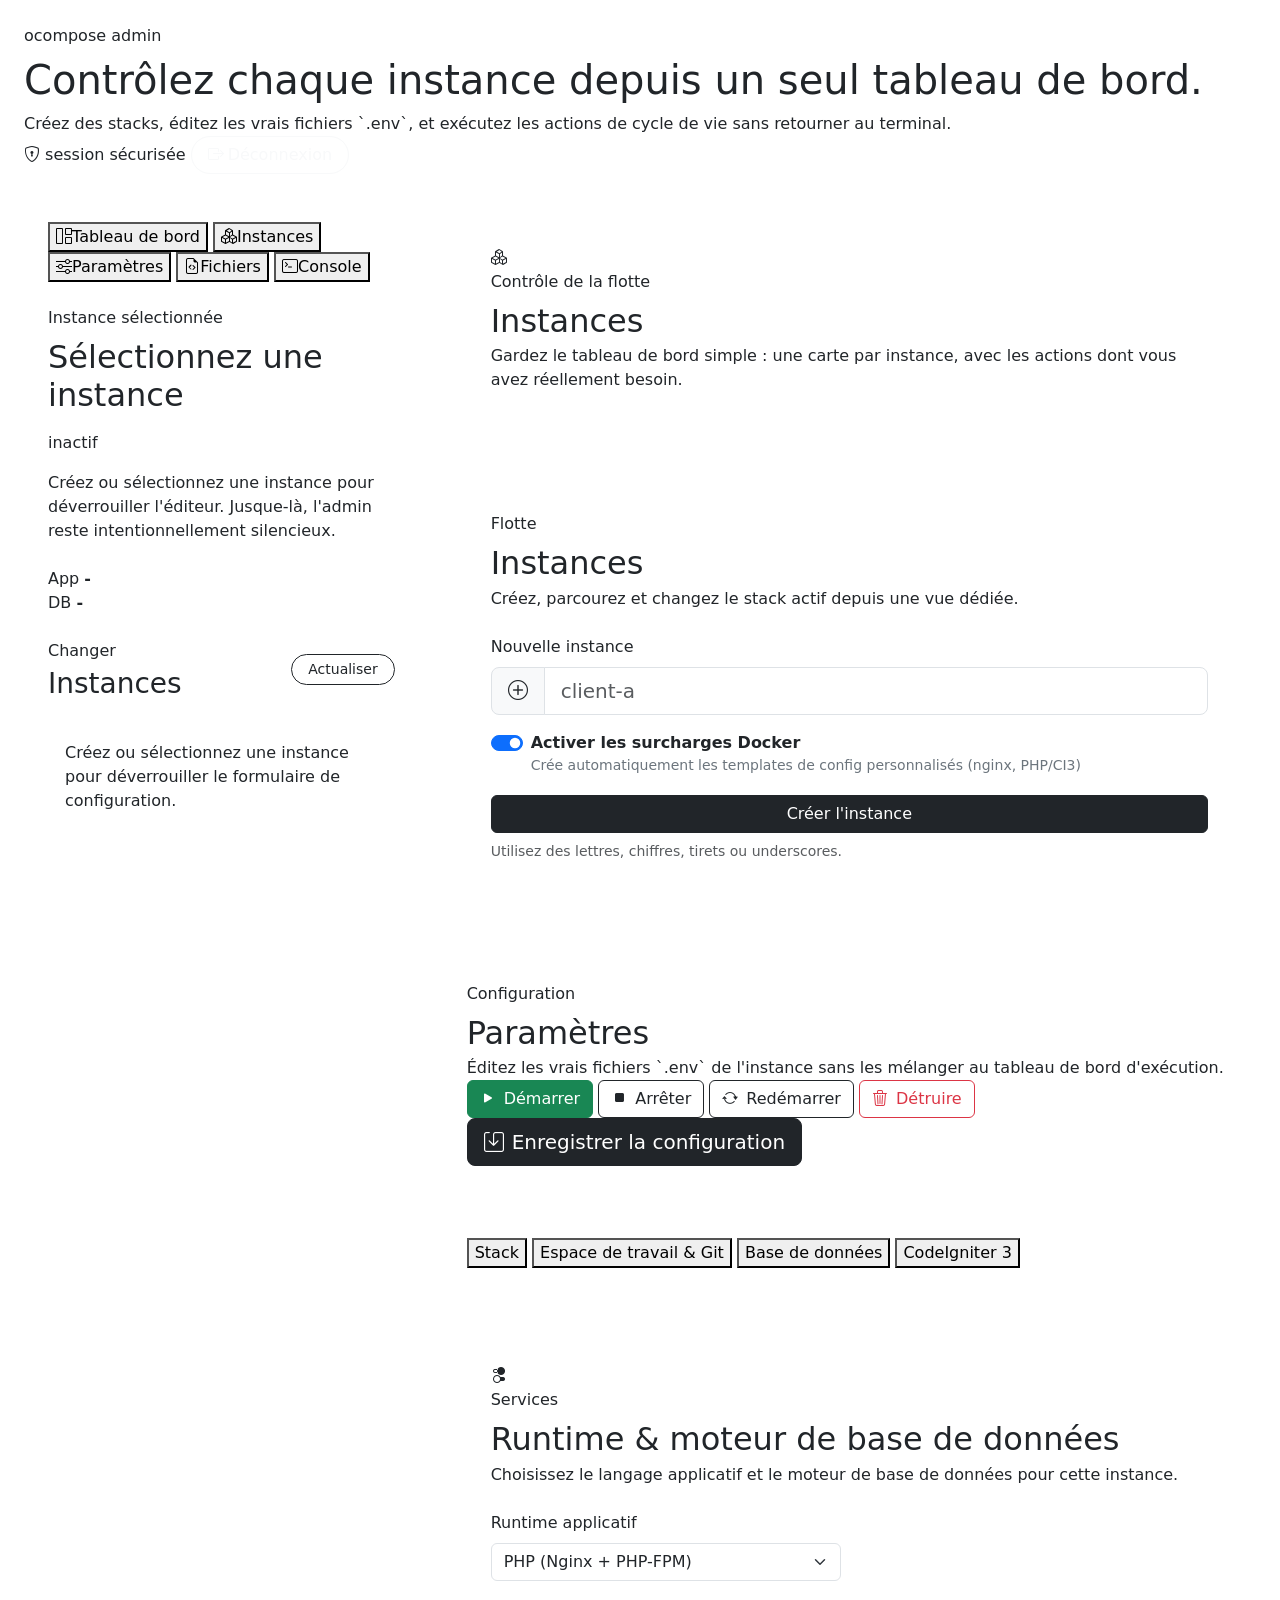
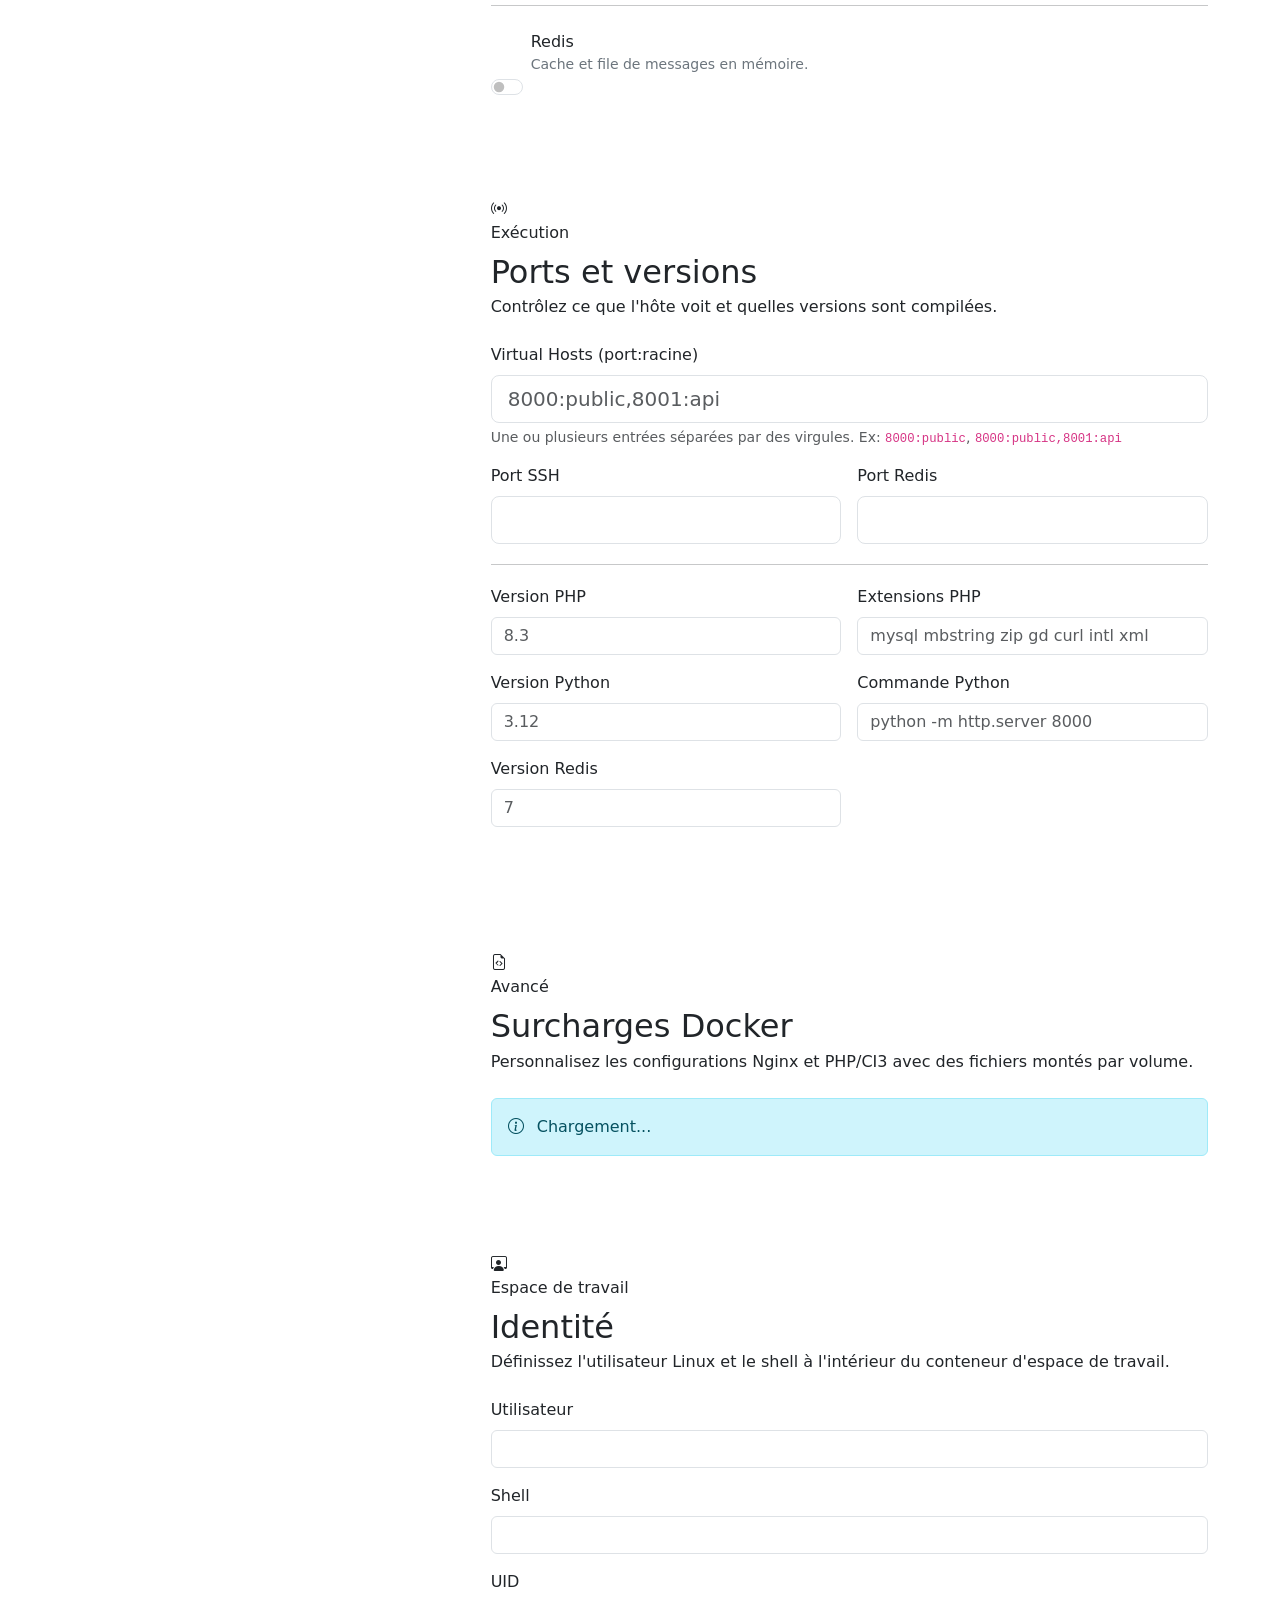
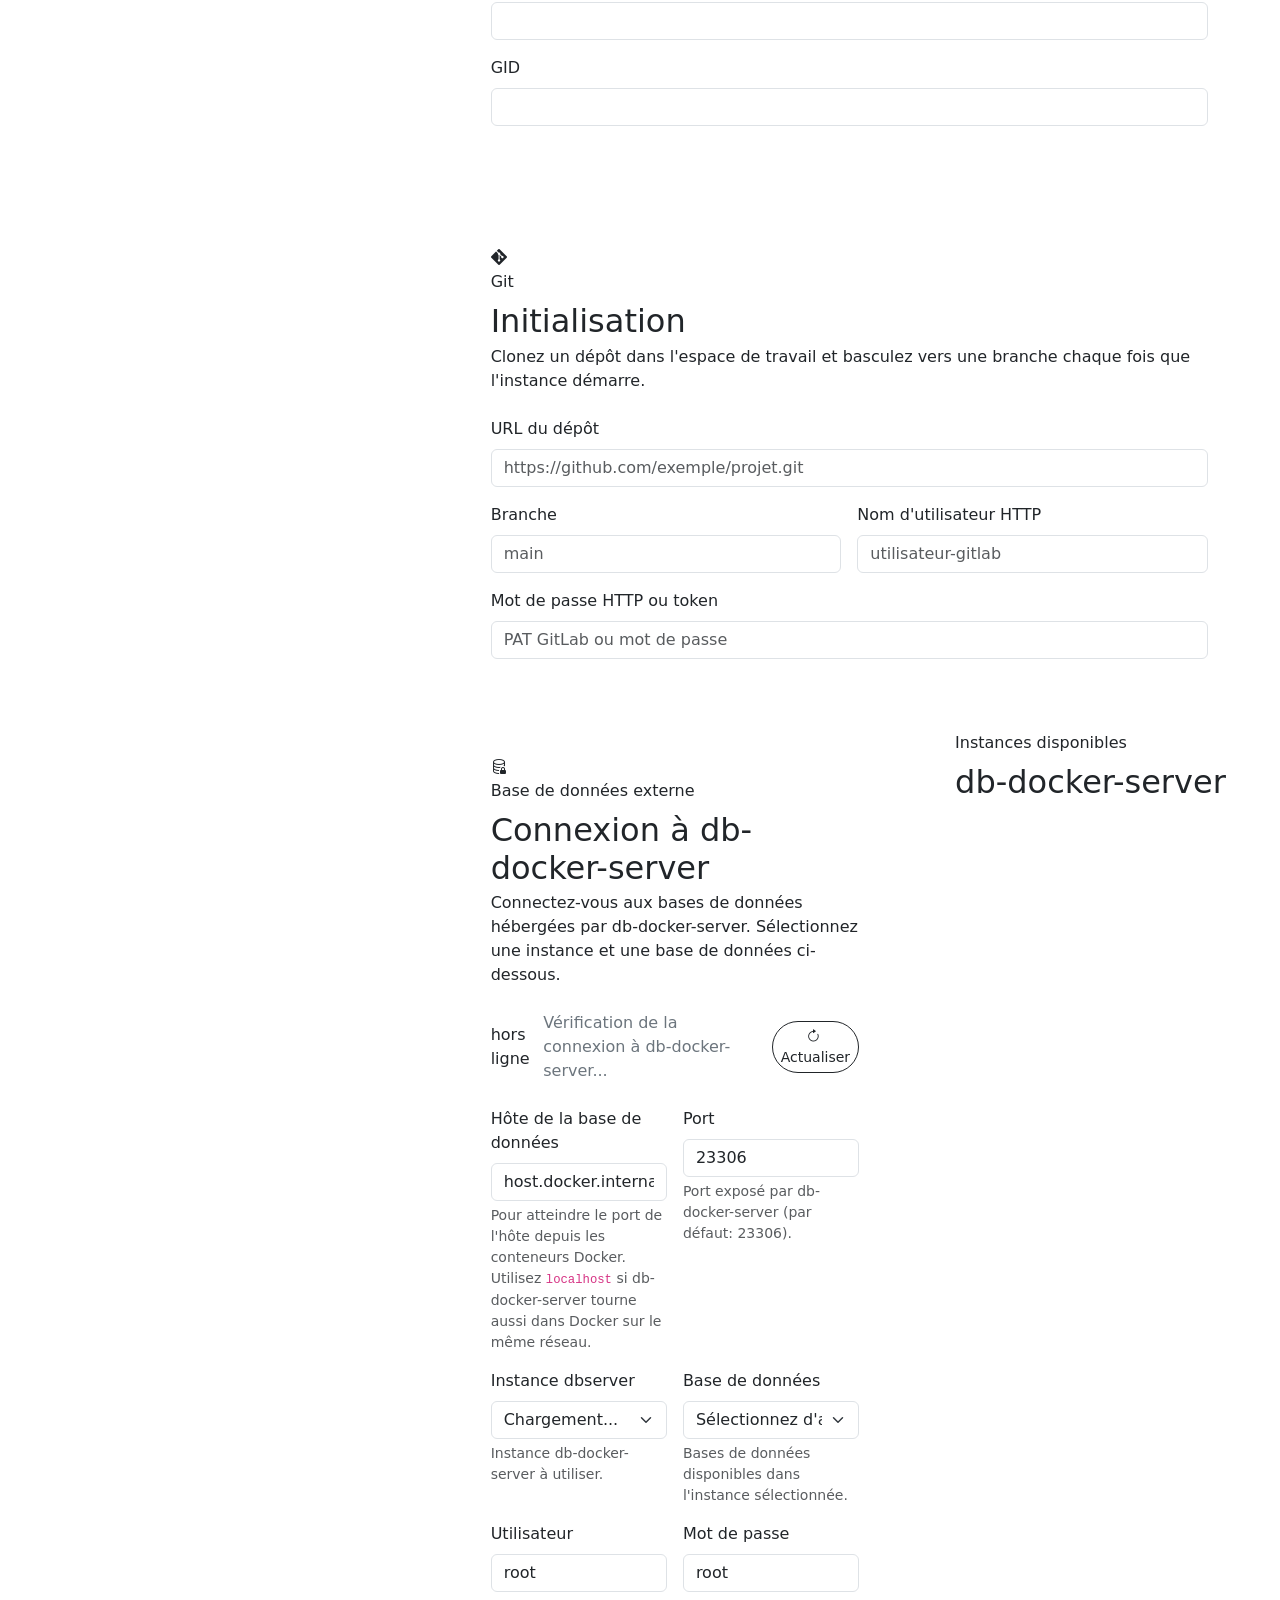
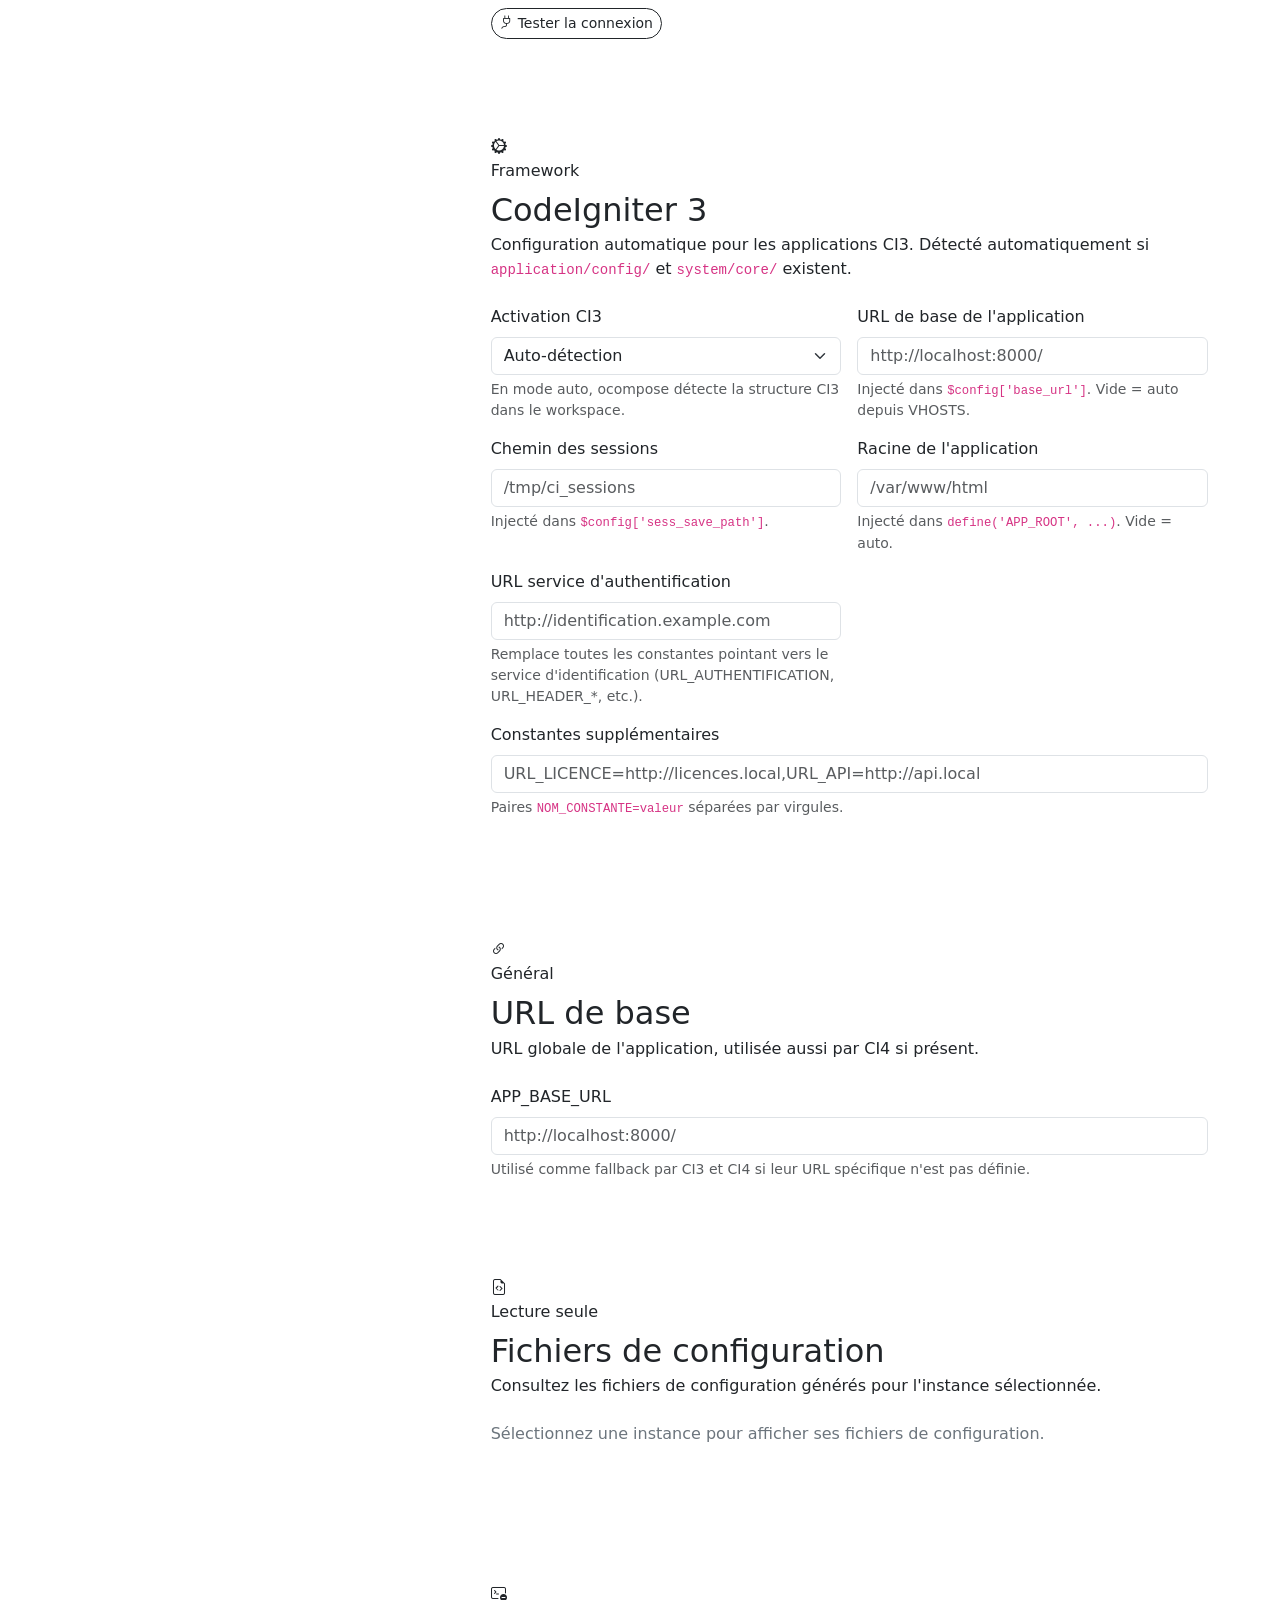
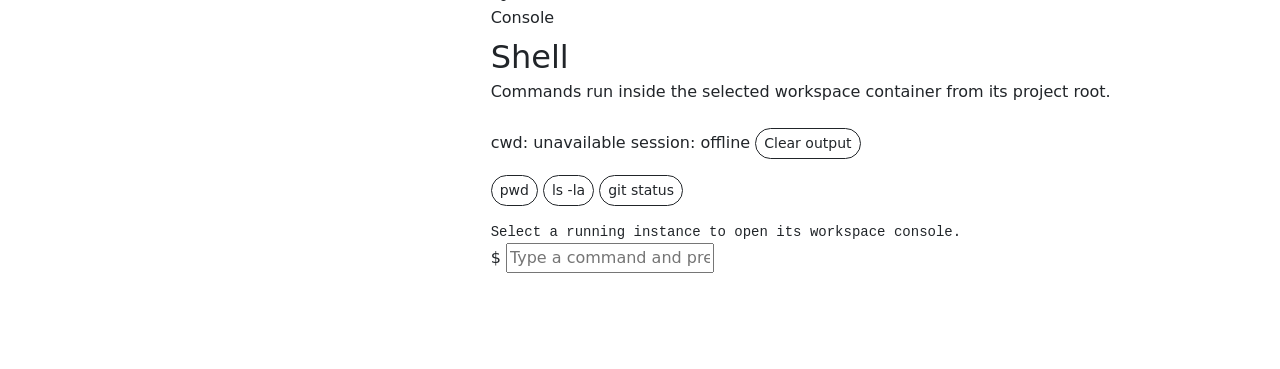
==== commit 6f3477e5: "feat: add Docker overrides support for instance customization - Introduced a checkbox in the UI to e" ====
--- a/web-ui/public/index.html
+++ b/web-ui/public/index.html
@@ -103,6 +103,13 @@
                                 <span class="input-group-text"><i class="bi bi-plus-circle"></i></span>
                                 <input id="new-instance-name" name="name" class="form-control" type="text" placeholder="client-a" autocomplete="off" required>
                             </div>
+                            <div class="form-check form-switch mt-3">
+                                <input class="form-check-input" type="checkbox" id="with-docker-overrides" name="withDockerOverrides" checked>
+                                <label class="form-check-label" for="with-docker-overrides">
+                                    <strong>Activer les surcharges Docker</strong>
+                                    <small class="d-block text-secondary">Crée automatiquement les templates de config personnalisés (nginx, PHP/CI3)</small>
+                                </label>
+                            </div>
                             <button class="btn btn-dark w-100 mt-3" type="submit">Créer l'instance</button>
                             <div class="form-text mt-2">Utilisez des lettres, chiffres, tirets ou underscores.</div>
                         </form>
@@ -235,6 +242,38 @@
                                     </section>
                                 </div>
                             </div>
+
+                            <!-- Docker Overrides Section -->
+                            <div class="row g-4 mt-1">
+                                <div class="col-12">
+                                    <section class="card-shell p-4 p-lg-5">
+                                        <div class="section-header mb-4">
+                                            <div class="section-icon"><i class="bi bi-file-earmark-code"></i></div>
+                                            <div>
+                                                <p class="eyebrow eyebrow-dark mb-2">Avancé</p>
+                                                <h2 class="section-title mb-1">Surcharges Docker</h2>
+                                                <p class="section-copy mb-0">Personnalisez les configurations Nginx et PHP/CI3 avec des fichiers montés par volume.</p>
+                                            </div>
+                                        </div>
+
+                                        <div id="docker-overrides-status" class="docker-overrides-status">
+                                            <div class="alert alert-info mb-0">
+                                                <i class="bi bi-info-circle me-2"></i>
+                                                <span id="docker-overrides-message">Chargement...</span>
+                                            </div>
+                                        </div>
+
+                                        <div class="mt-3" id="docker-overrides-actions" style="display: none;">
+                                            <button type="button" id="enable-docker-overrides" class="btn btn-primary">
+                                                <i class="bi bi-plus-circle me-2"></i>Activer les surcharges Docker
+                                            </button>
+                                            <p class="form-text mt-2">
+                                                Cela créera <code>docker-compose.override.yml</code> et les templates de configuration dans <code>docker/</code>
+                                            </p>
+                                        </div>
+                                    </section>
+                                </div>
+                            </div>
                         </section>
 
                         <section class="settings-tab-panel" data-settings-tab-panel="workspace">
@@ -307,7 +346,7 @@
 
                         <section class="settings-tab-panel" data-settings-tab-panel="database">
                             <div class="row g-4">
-                                <div class="col-12 col-xxl-8">
+                                <div class="col-12 col-lg-7">
                                     <section class="card-shell p-4 p-lg-5 h-100">
                                         <div class="section-header mb-4">
                                             <div class="section-icon"><i class="bi bi-database-lock"></i></div>
@@ -329,8 +368,8 @@
                                         <div class="row g-3">
                                             <div class="col-md-6">
                                                 <label class="form-label label-caps">Hôte de la base de données</label>
-                                                <input class="form-control" type="text" name="DB_HOST" value="host.docker.internal" readonly>
-                                                <div class="form-text mt-1">Résolu automatiquement vers la machine hôte depuis les conteneurs.</div>
+                                                <input class="form-control" type="text" name="DB_HOST" value="host.docker.internal">
+                                                <div class="form-text mt-1">Pour atteindre le port de l'hôte depuis les conteneurs Docker. Utilisez <code>localhost</code> si db-docker-server tourne aussi dans Docker sur le même réseau.</div>
                                             </div>
                                             <div class="col-md-6">
                                                 <label class="form-label label-caps">Port</label>
@@ -359,12 +398,23 @@
                                                 <label class="form-label label-caps">Mot de passe</label>
                                                 <input class="form-control" type="text" name="DB_PASSWORD" value="root">
                                             </div>
-                                        </div>
-
-                                        <div id="dbserver-instances-detail" class="mt-4" style="display:none;">
-                                            <hr class="my-3">
-                                            <p class="eyebrow eyebrow-dark mb-3">Instances db-docker-server détectées</p>
-                                            <div id="dbserver-instances-list" class="row g-3"></div>
+                                            <div class="col-12 mt-3">
+                                                <button id="test-db-connection" class="btn btn-outline-dark btn-sm rounded-pill" type="button">
+                                                    <i class="bi bi-plug me-1"></i>Tester la connexion
+                                                </button>
+                                                <span id="test-db-connection-result" class="ms-3 small"></span>
+                                            </div>
+                                        </div>
+                                    </section>
+                                </div>
+                                <div class="col-12 col-lg-5">
+                                    <section class="card-shell p-4 h-100 d-flex flex-column">
+                                        <div class="mb-3">
+                                            <p class="eyebrow eyebrow-dark mb-2">Instances disponibles</p>
+                                            <h2 class="section-title mb-1">db-docker-server</h2>
+                                        </div>
+                                        <div id="dbserver-instances-detail" class="flex-grow-1 overflow-auto" style="max-height: 500px;">
+                                            <div id="dbserver-instances-list" class="d-flex flex-column gap-3"></div>
                                         </div>
                                     </section>
                                 </div>
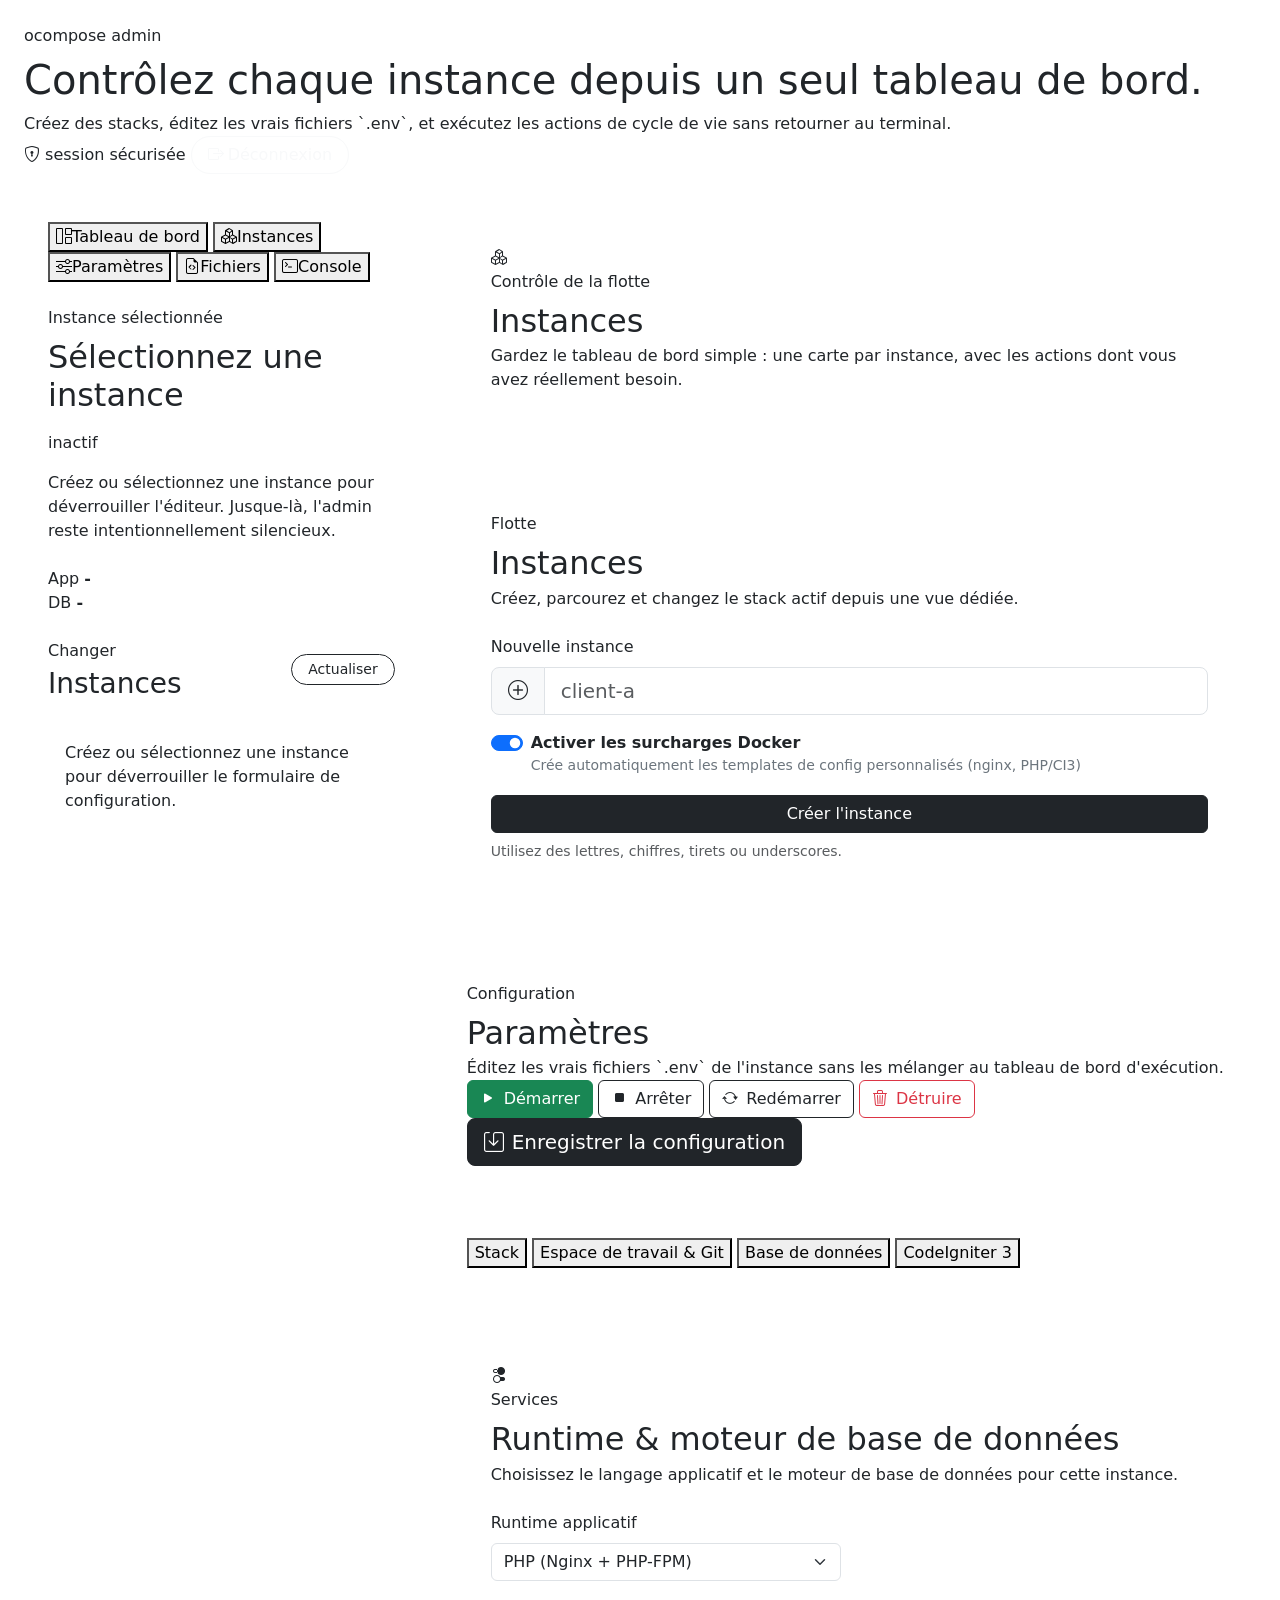
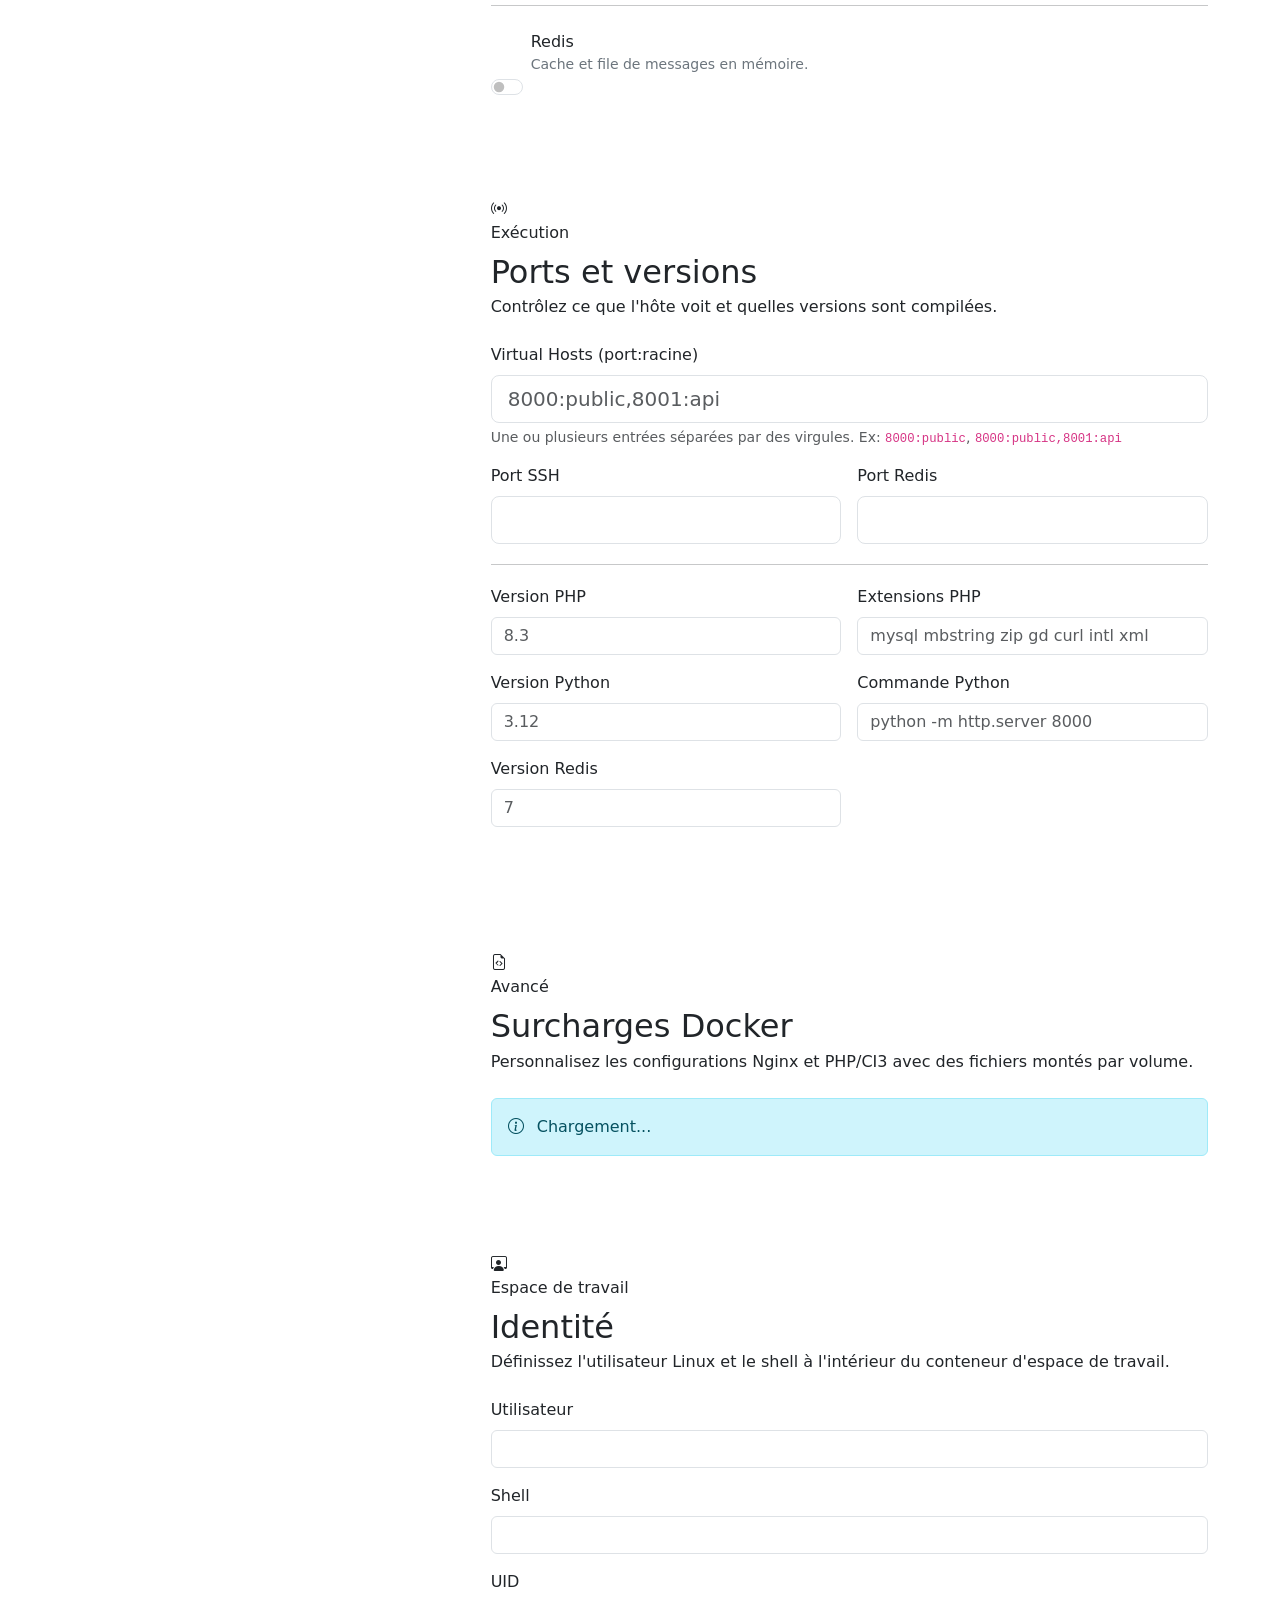
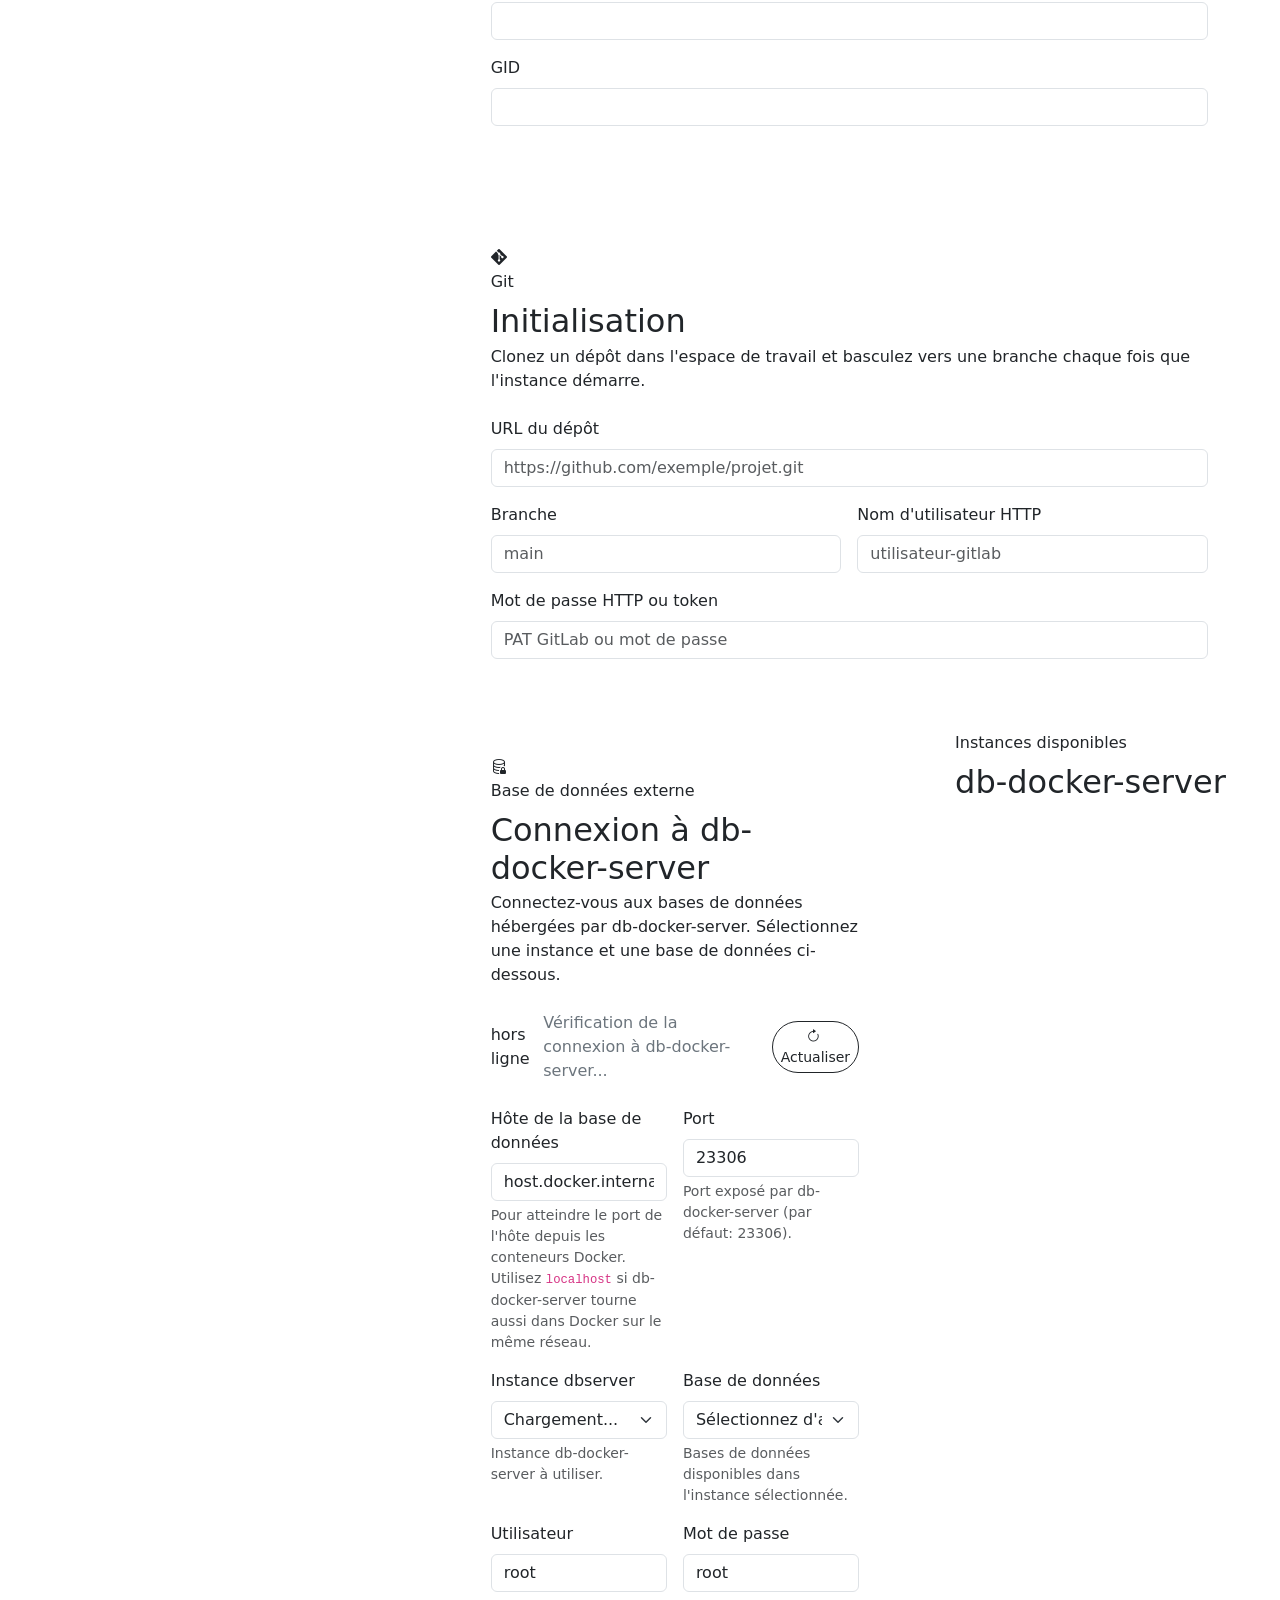
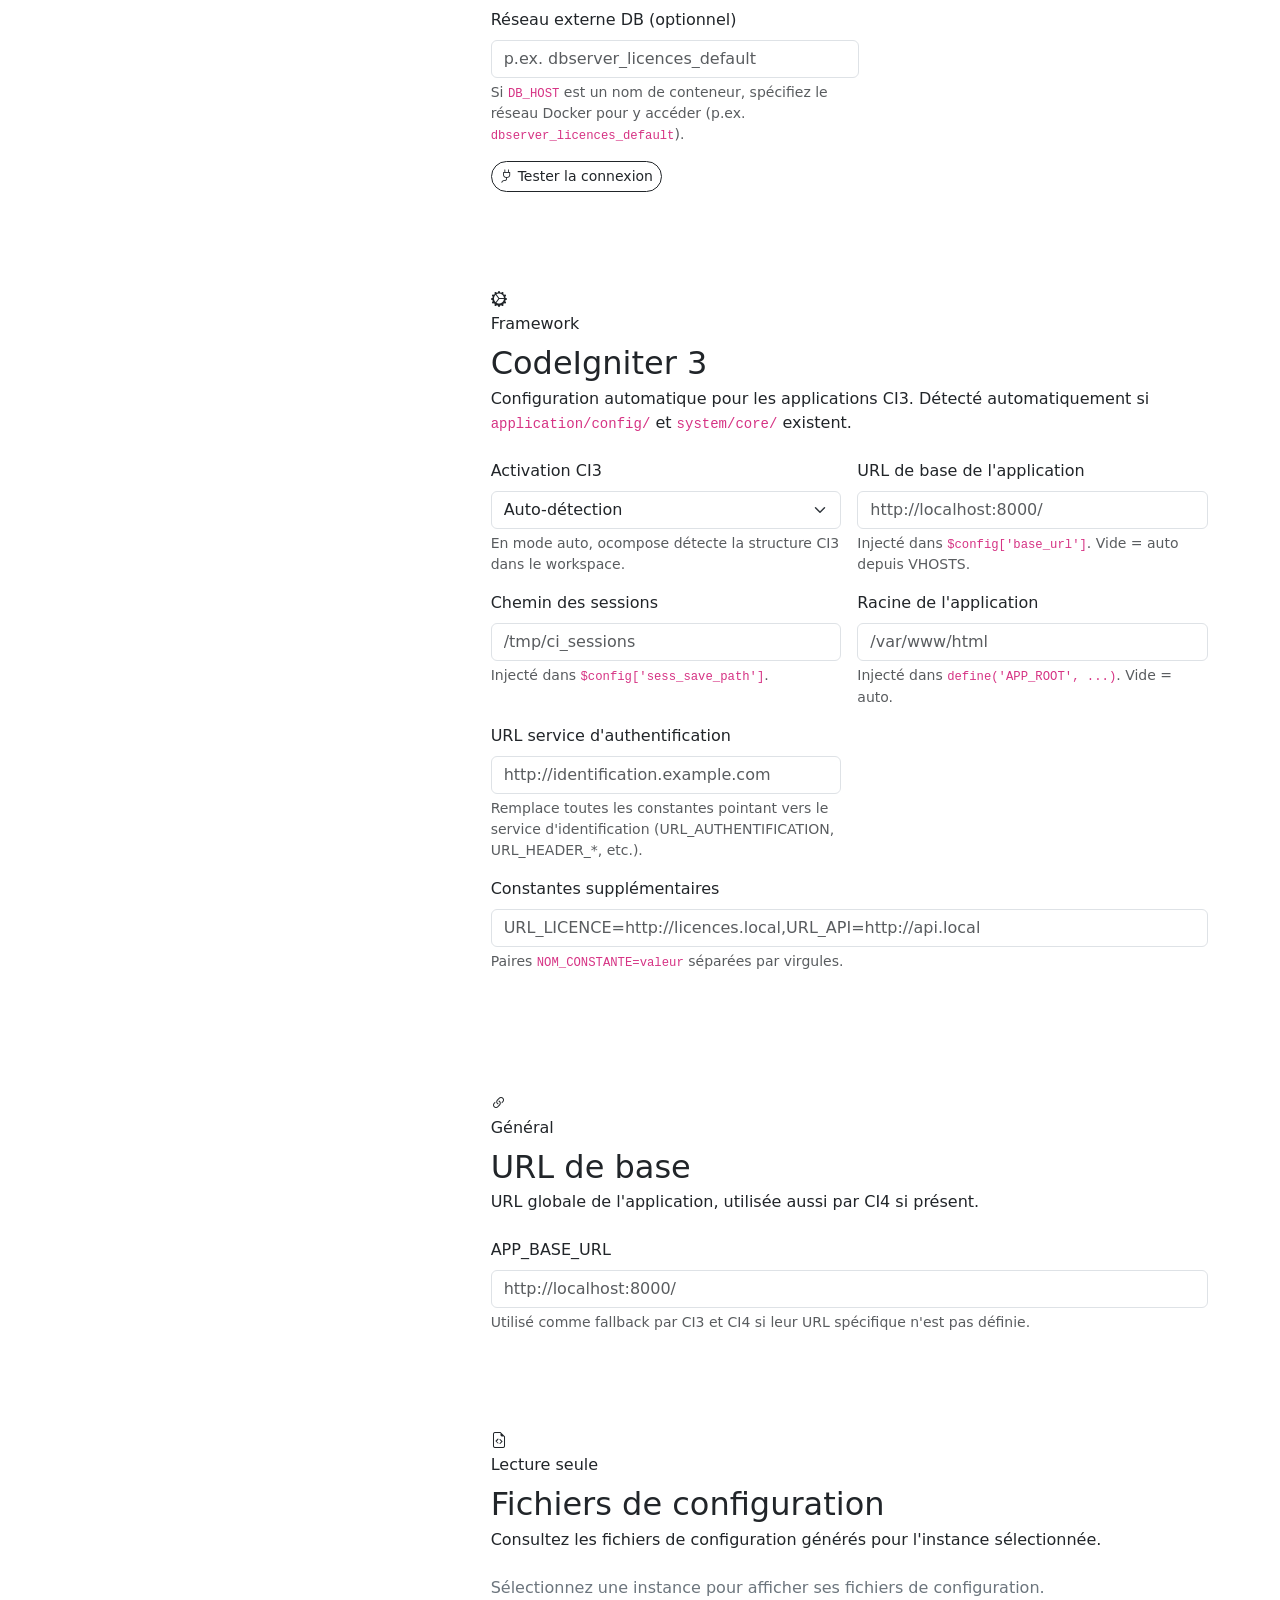
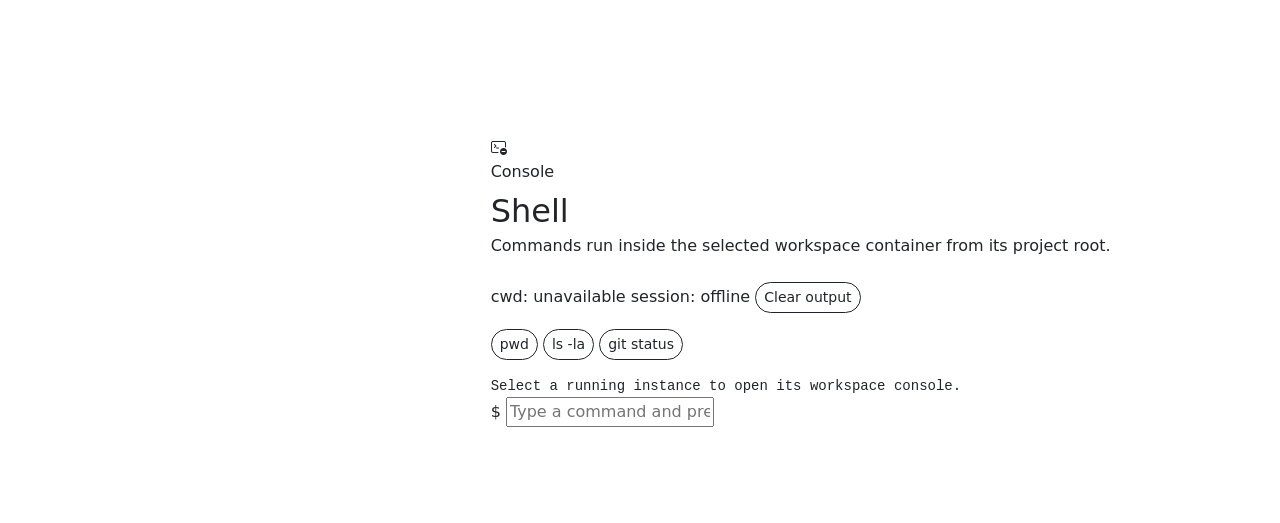
==== commit 07fcba53: "feat: add support for connecting to external database network in ocompose script" ====
--- a/web-ui/public/index.html
+++ b/web-ui/public/index.html
@@ -398,6 +398,11 @@
                                                 <label class="form-label label-caps">Mot de passe</label>
                                                 <input class="form-control" type="text" name="DB_PASSWORD" value="root">
                                             </div>
+                                            <div class="col-12">
+                                                <label class="form-label label-caps">Réseau externe DB (optionnel)</label>
+                                                <input class="form-control" type="text" name="DB_EXTERNAL_NETWORK" placeholder="p.ex. dbserver_licences_default">
+                                                <div class="form-text mt-1">Si <code>DB_HOST</code> est un nom de conteneur, spécifiez le réseau Docker pour y accéder (p.ex. <code>dbserver_licences_default</code>).</div>
+                                            </div>
                                             <div class="col-12 mt-3">
                                                 <button id="test-db-connection" class="btn btn-outline-dark btn-sm rounded-pill" type="button">
                                                     <i class="bi bi-plug me-1"></i>Tester la connexion
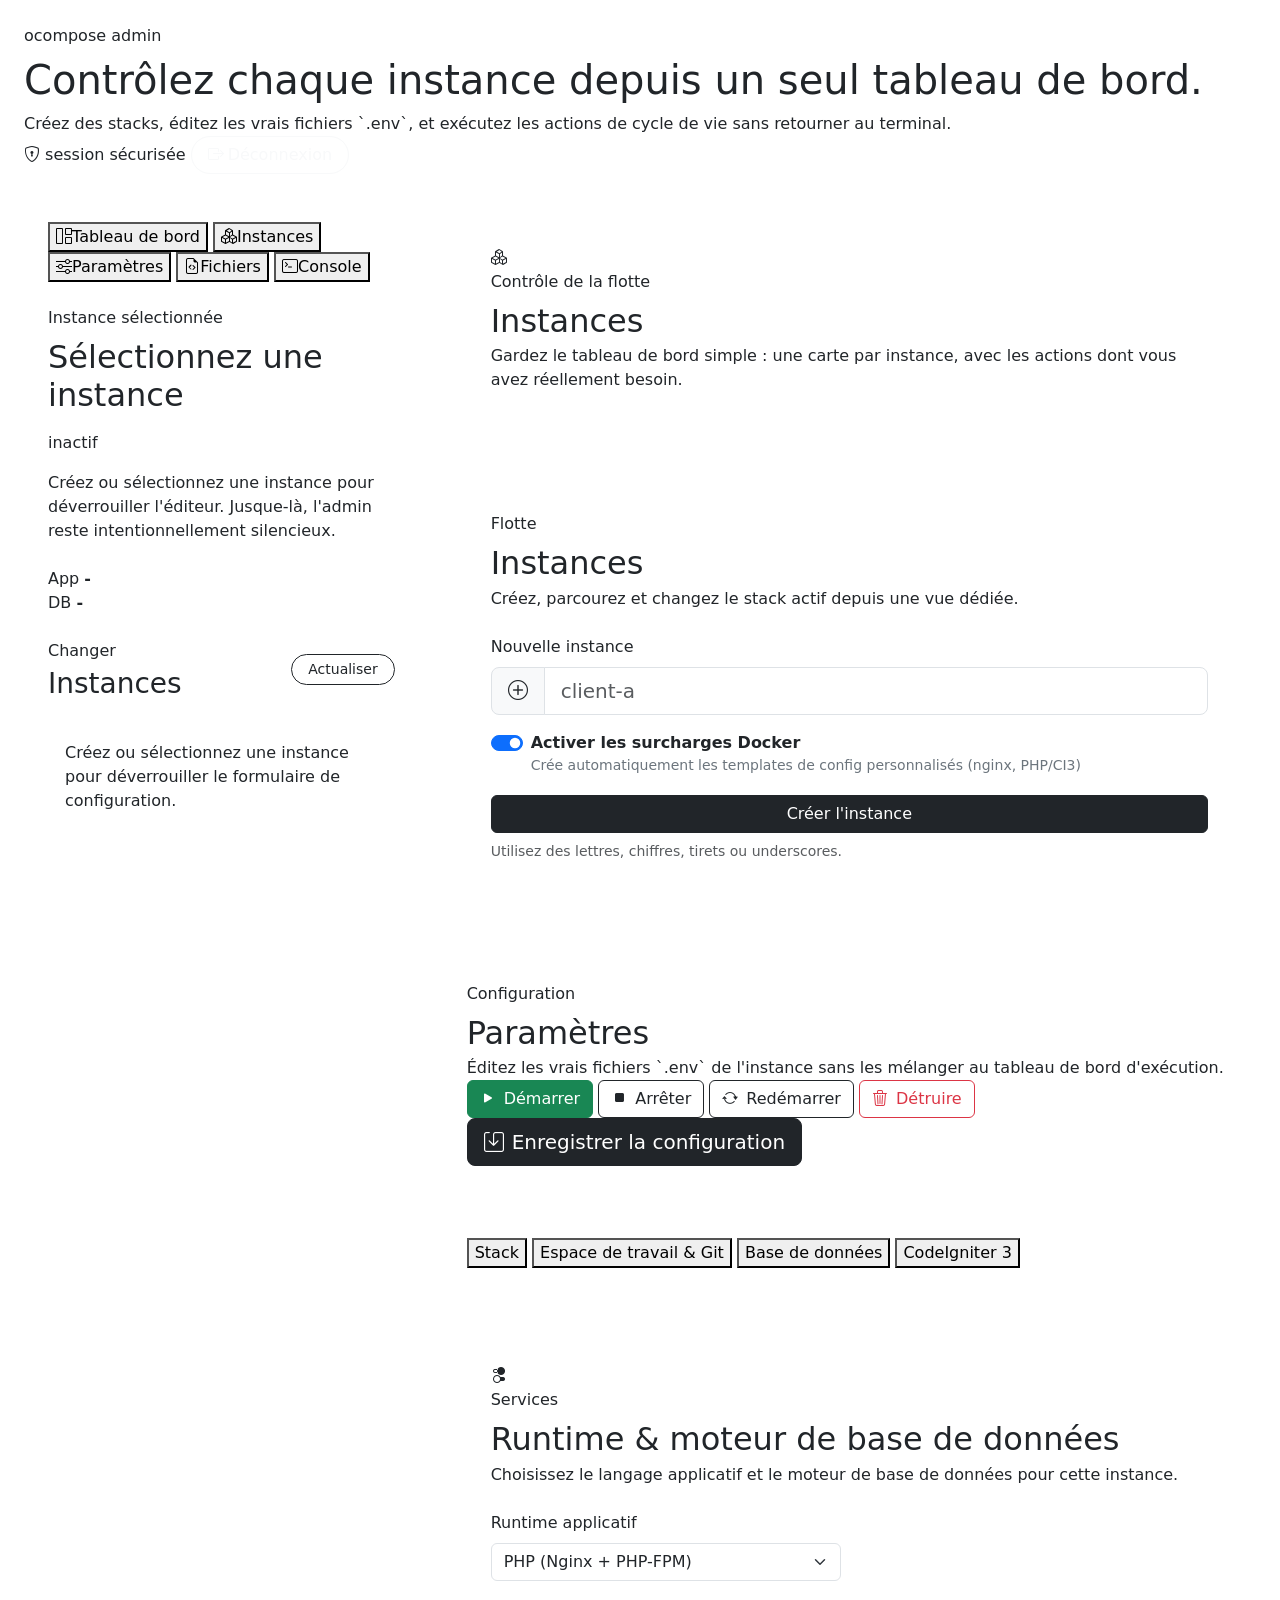
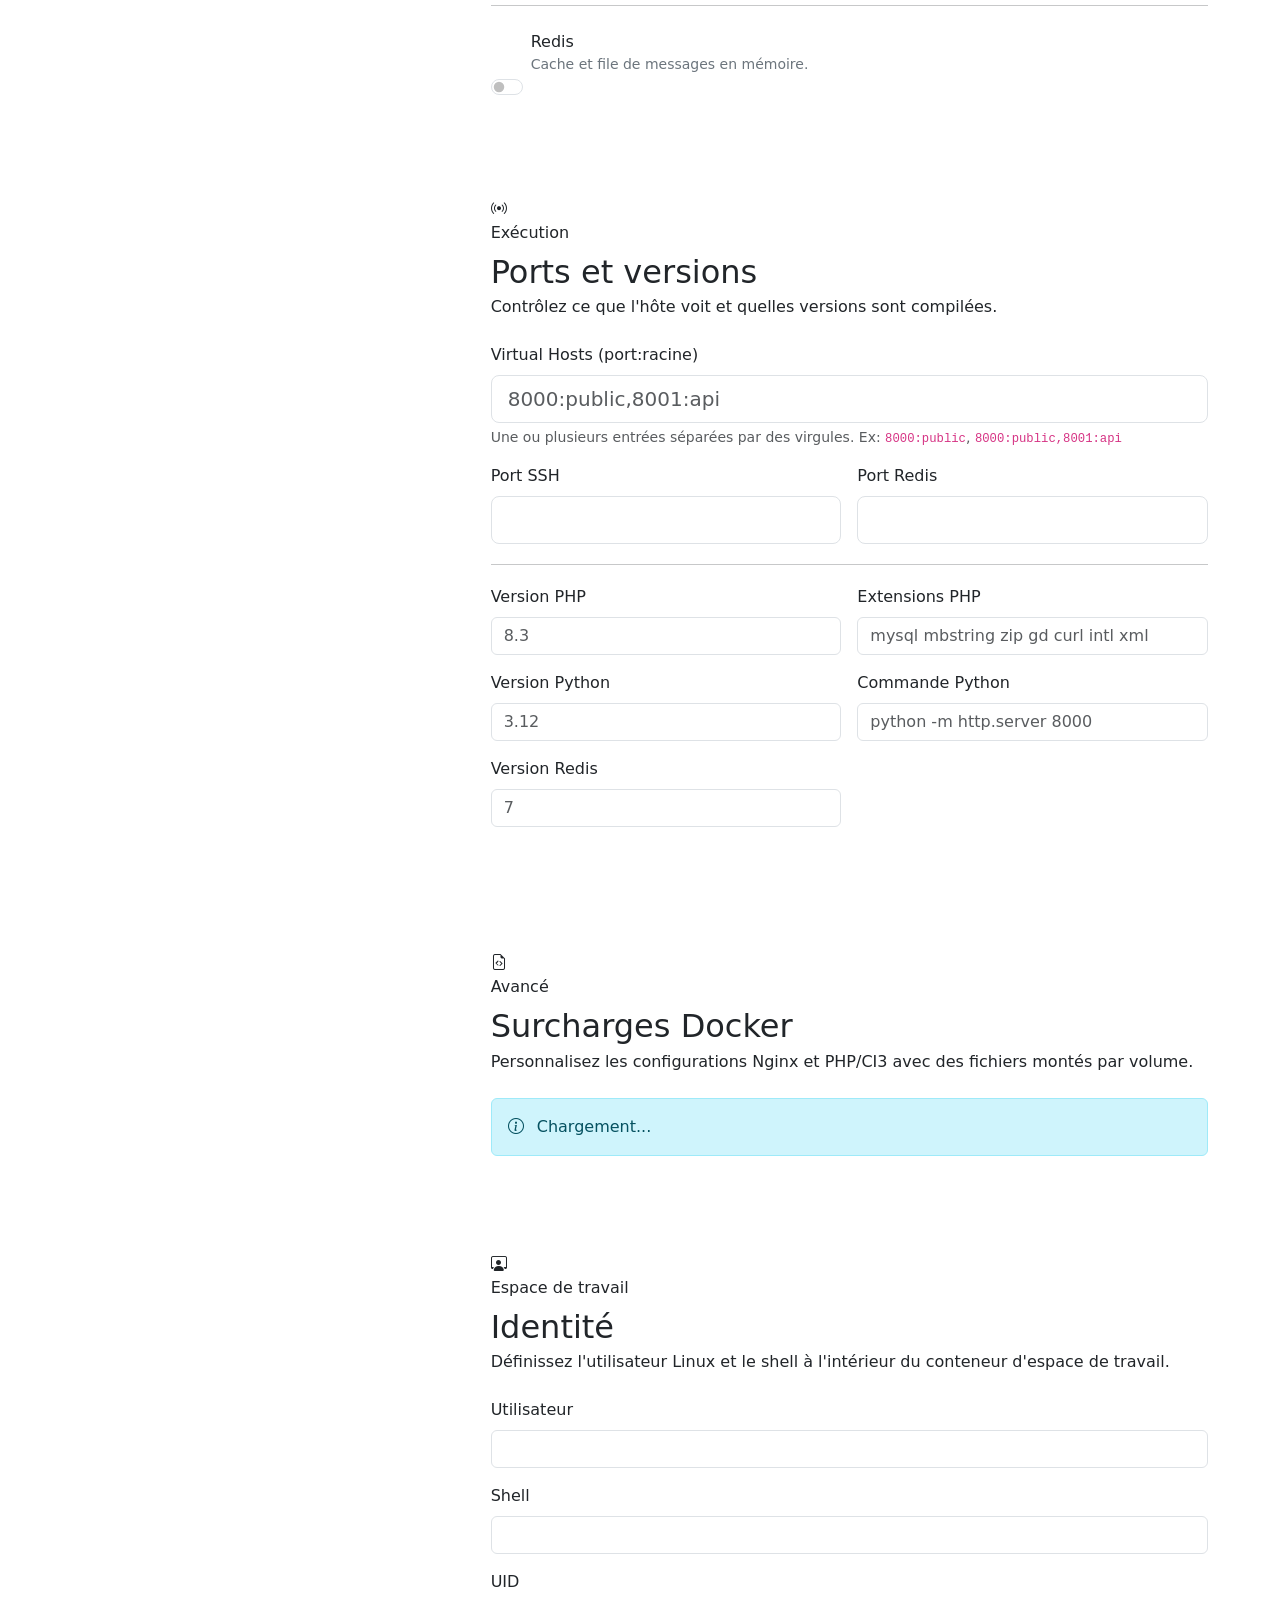
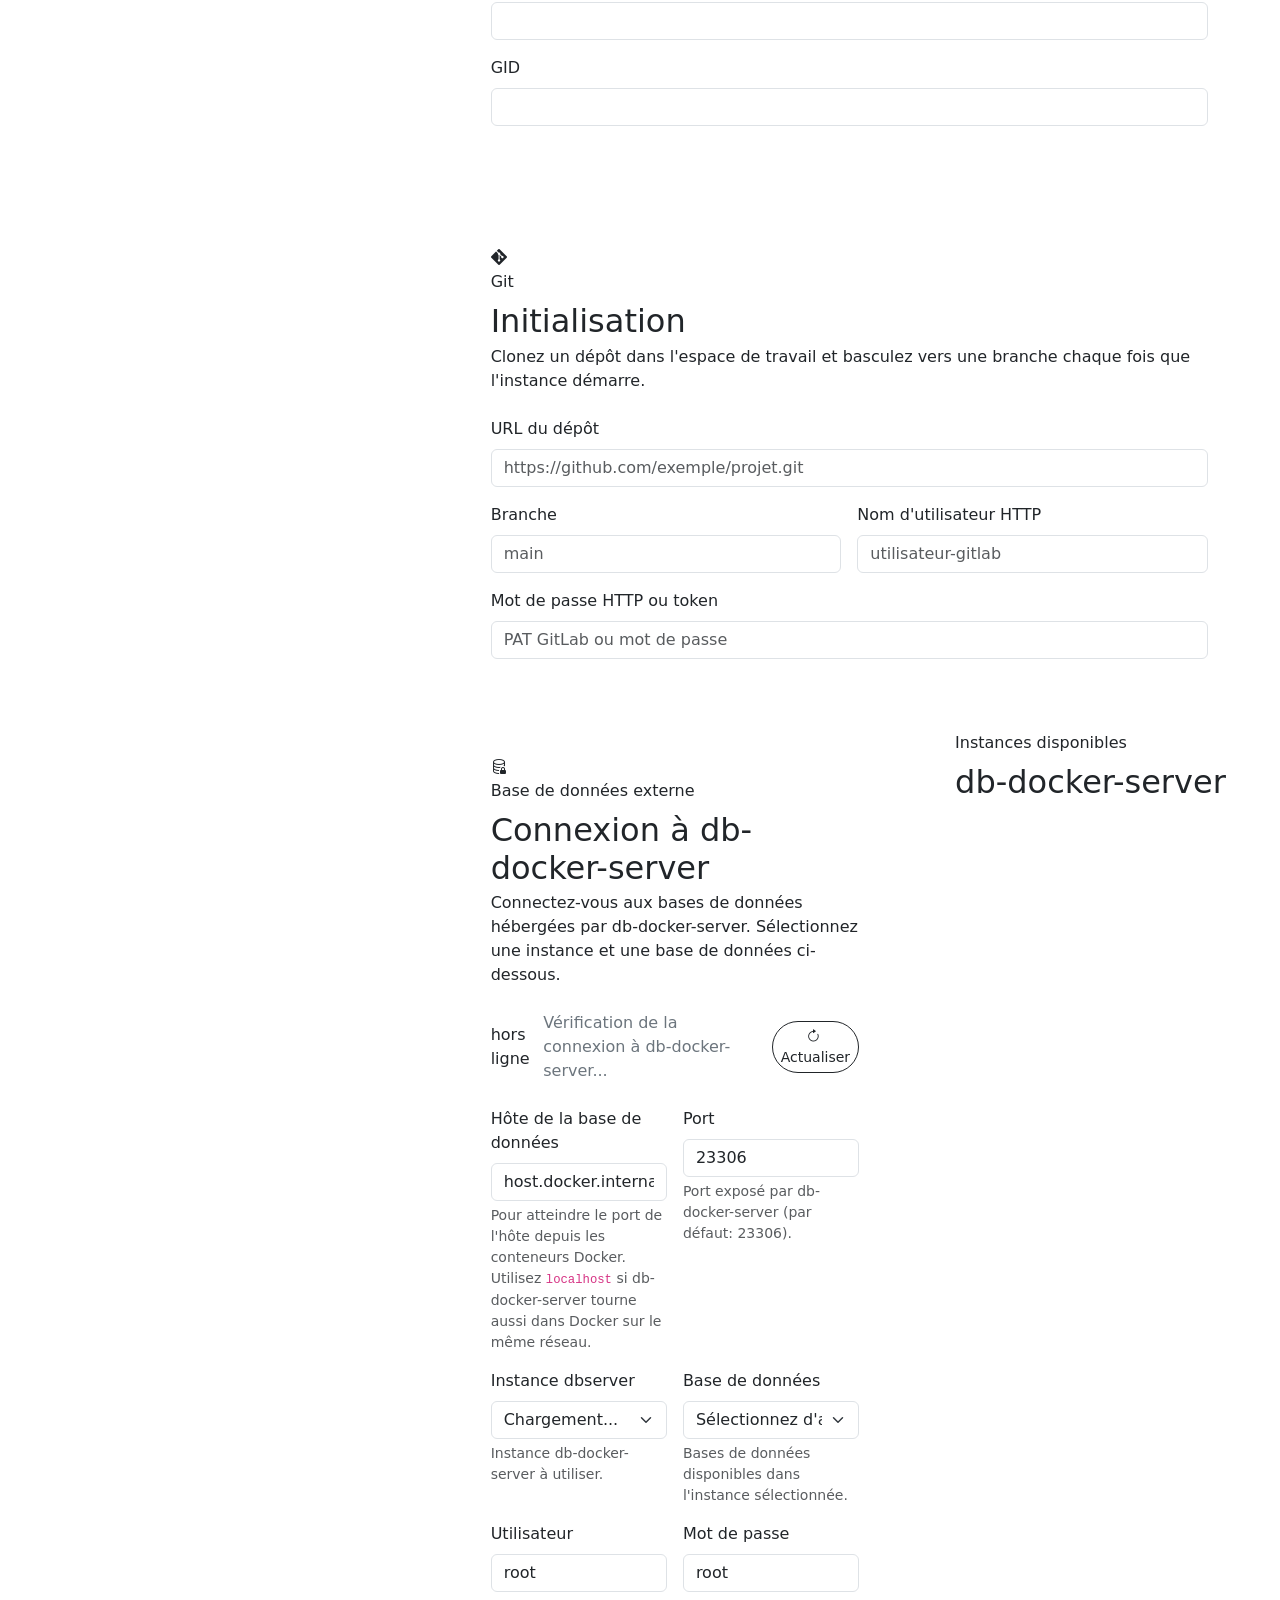
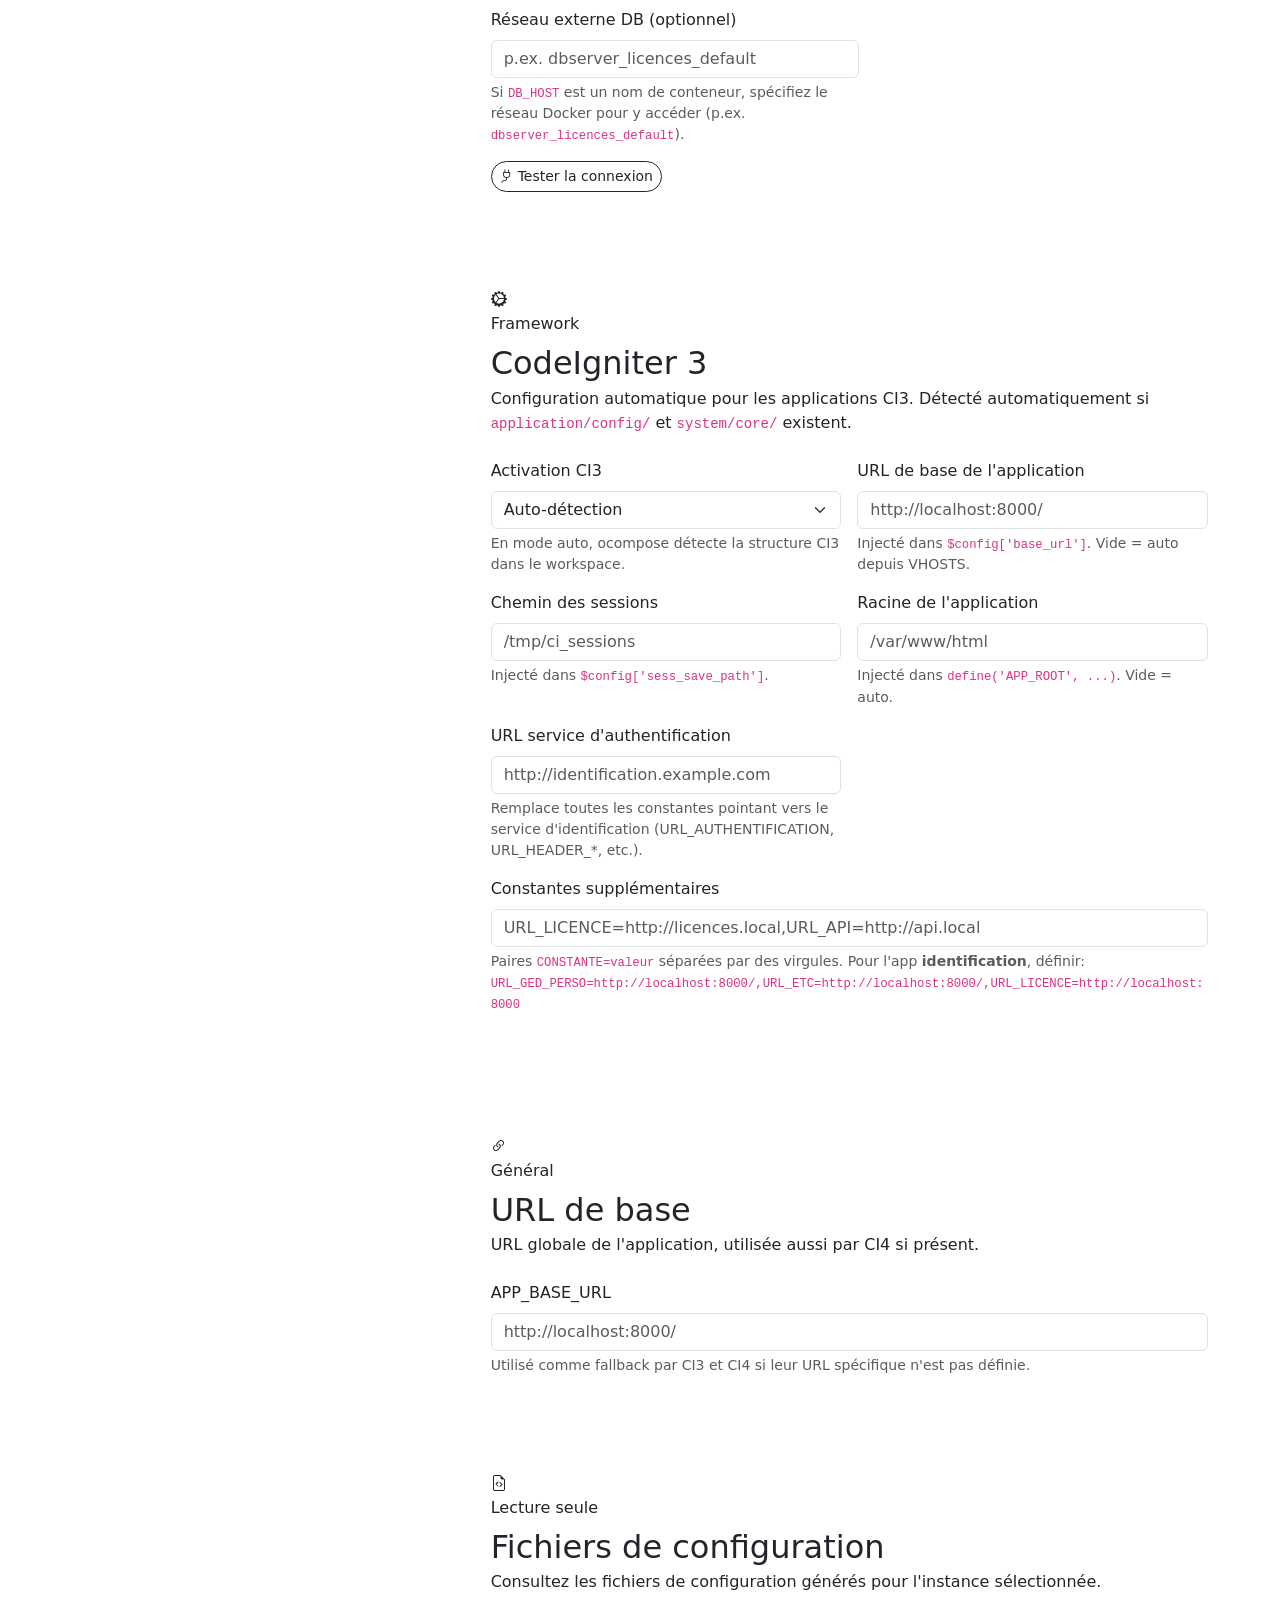
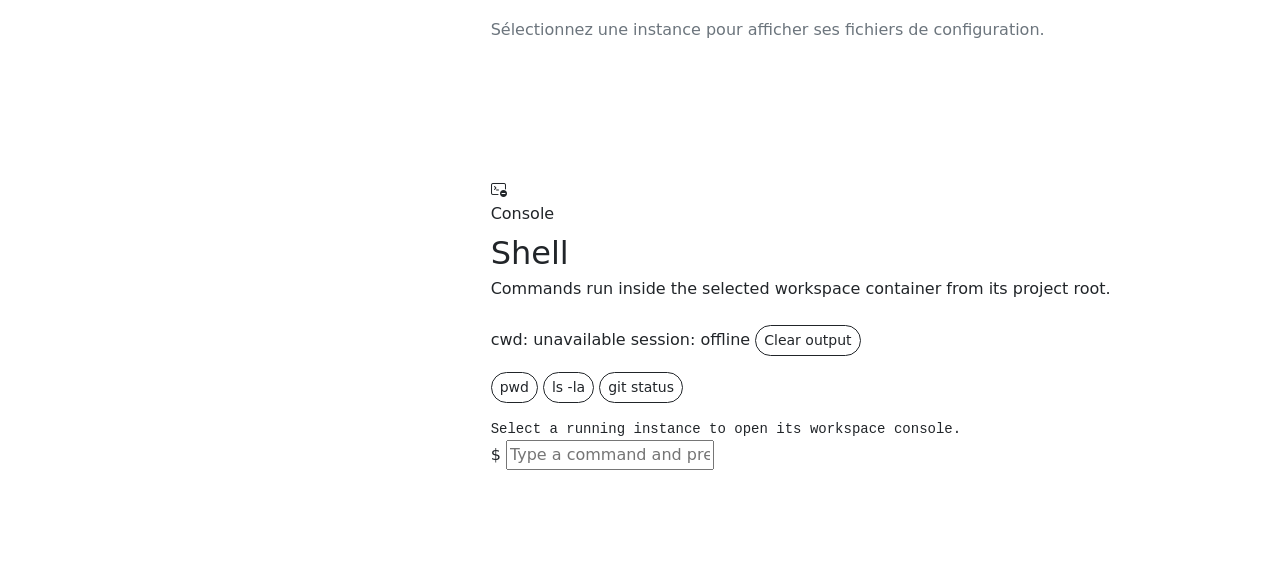
==== commit 9d74b56c: "feat: enhance connection testing with Docker container name handling and update documentation for CI" ====
--- a/web-ui/public/index.html
+++ b/web-ui/public/index.html
@@ -471,7 +471,7 @@
                                             <div class="col-12">
                                                 <label class="form-label label-caps">Constantes supplémentaires</label>
                                                 <input class="form-control" type="text" name="CI3_EXTRA_CONSTANTS" placeholder="URL_LICENCE=http://licences.local,URL_API=http://api.local">
-                                                <div class="form-text mt-1">Paires <code>NOM_CONSTANTE=valeur</code> séparées par virgules.</div>
+                                                <div class="form-text mt-1">Paires <code>CONSTANTE=valeur</code> séparées par des virgules. Pour l'app <strong>identification</strong>, définir: <code>URL_GED_PERSO=http://localhost:8000/,URL_ETC=http://localhost:8000/,URL_LICENCE=http://localhost:8000</code></div>
                                             </div>
                                         </div>
                                     </section>
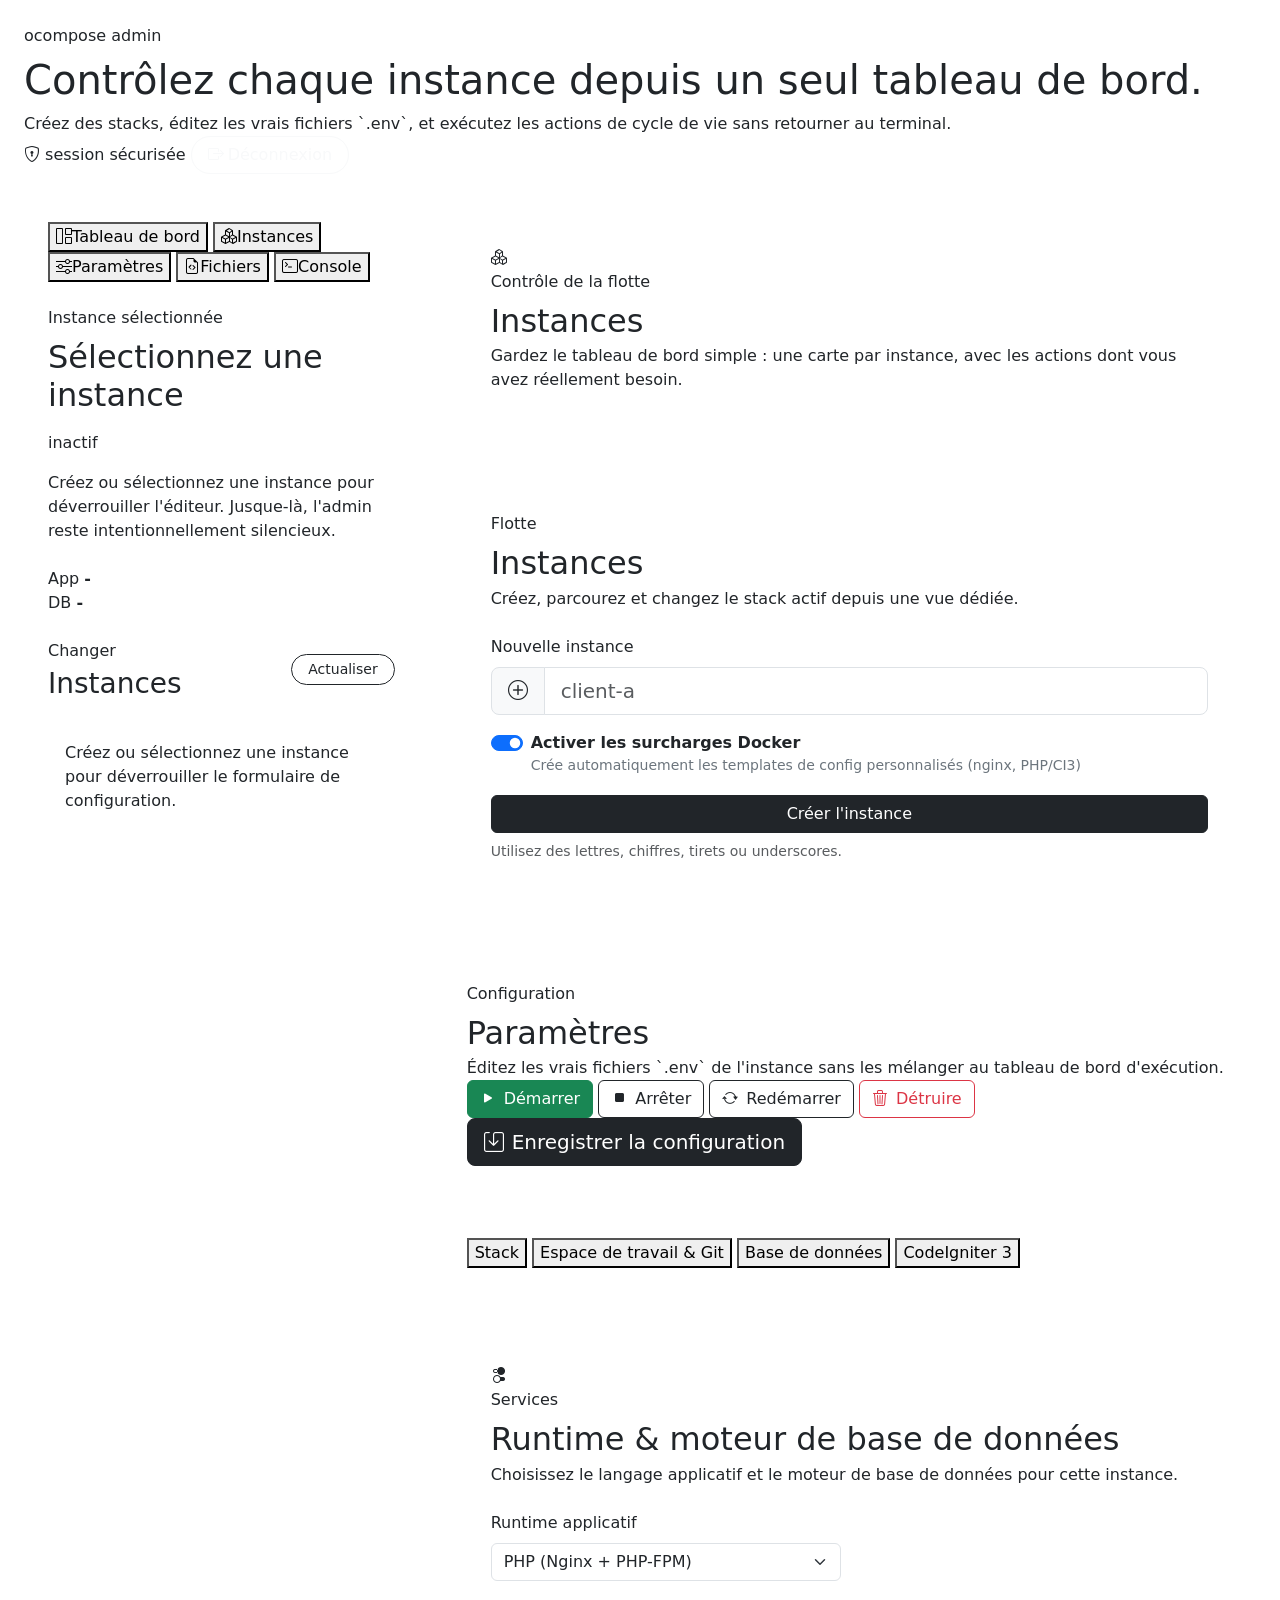
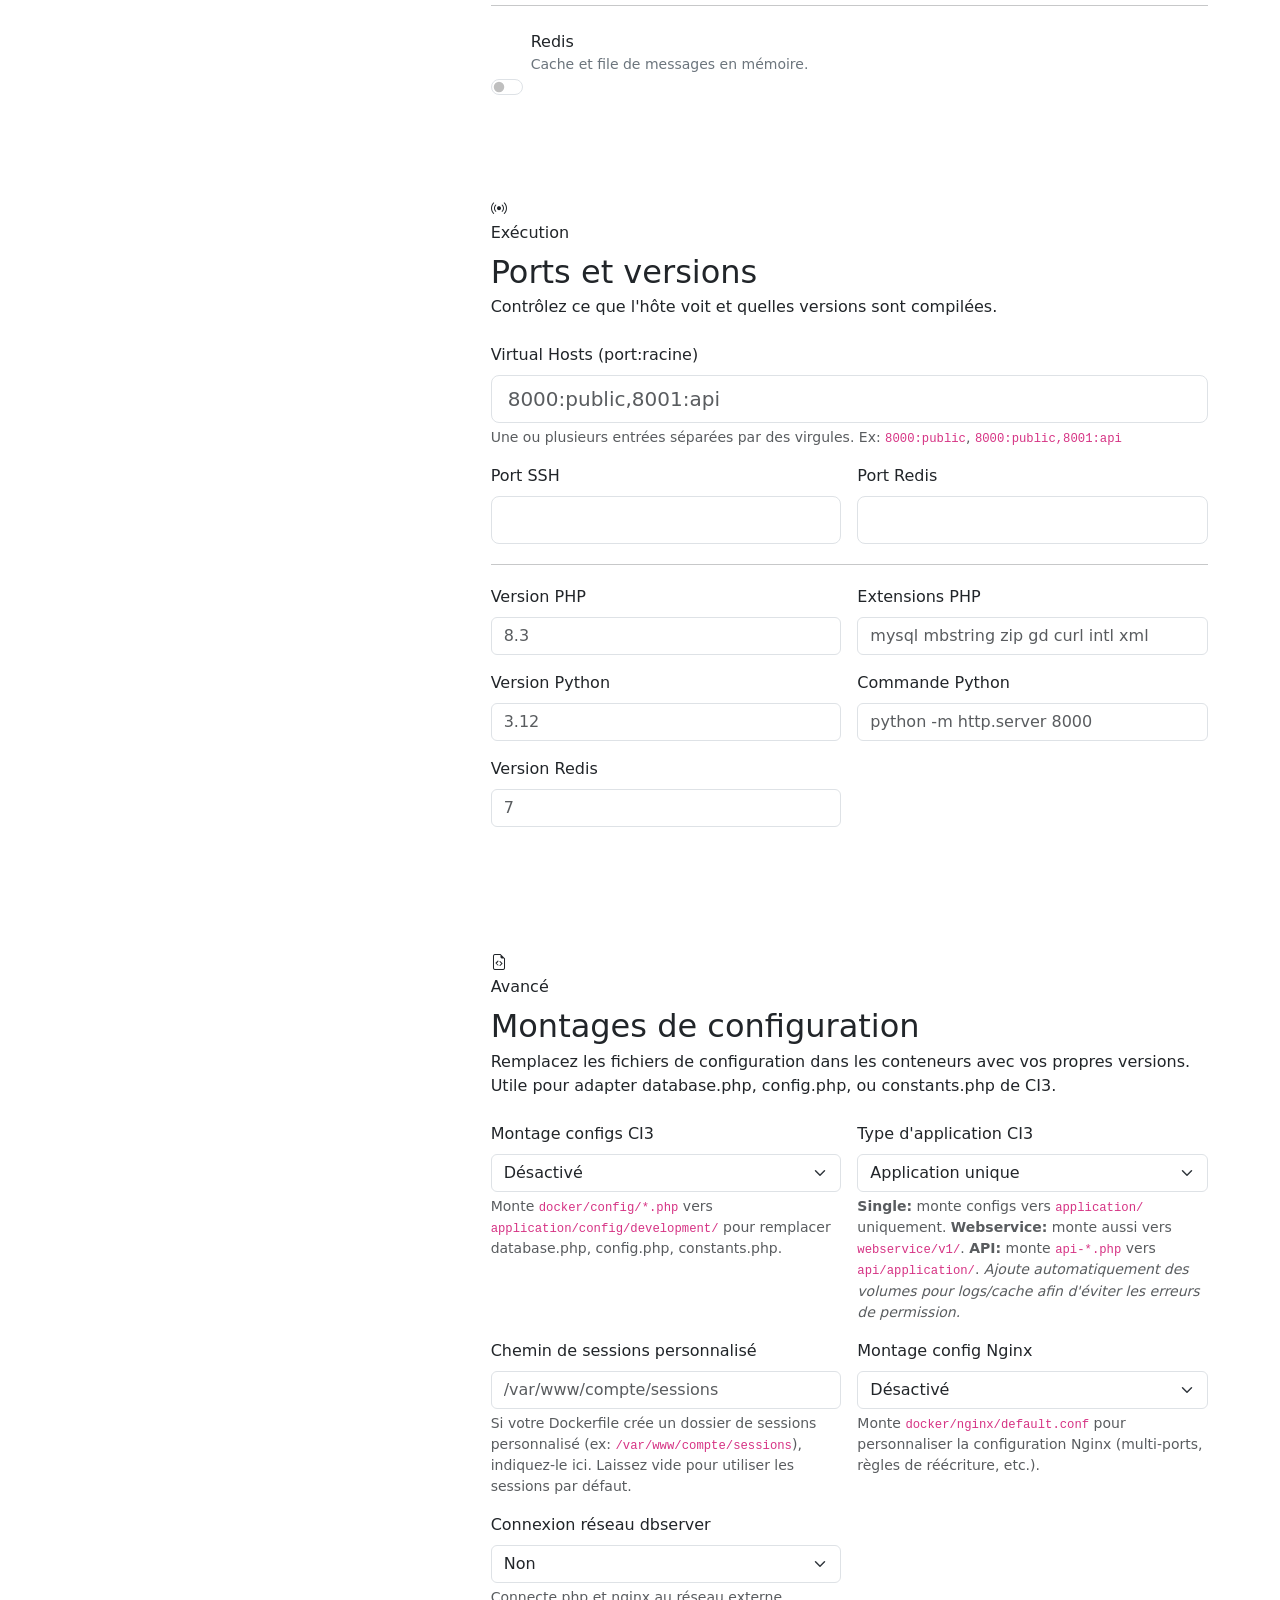
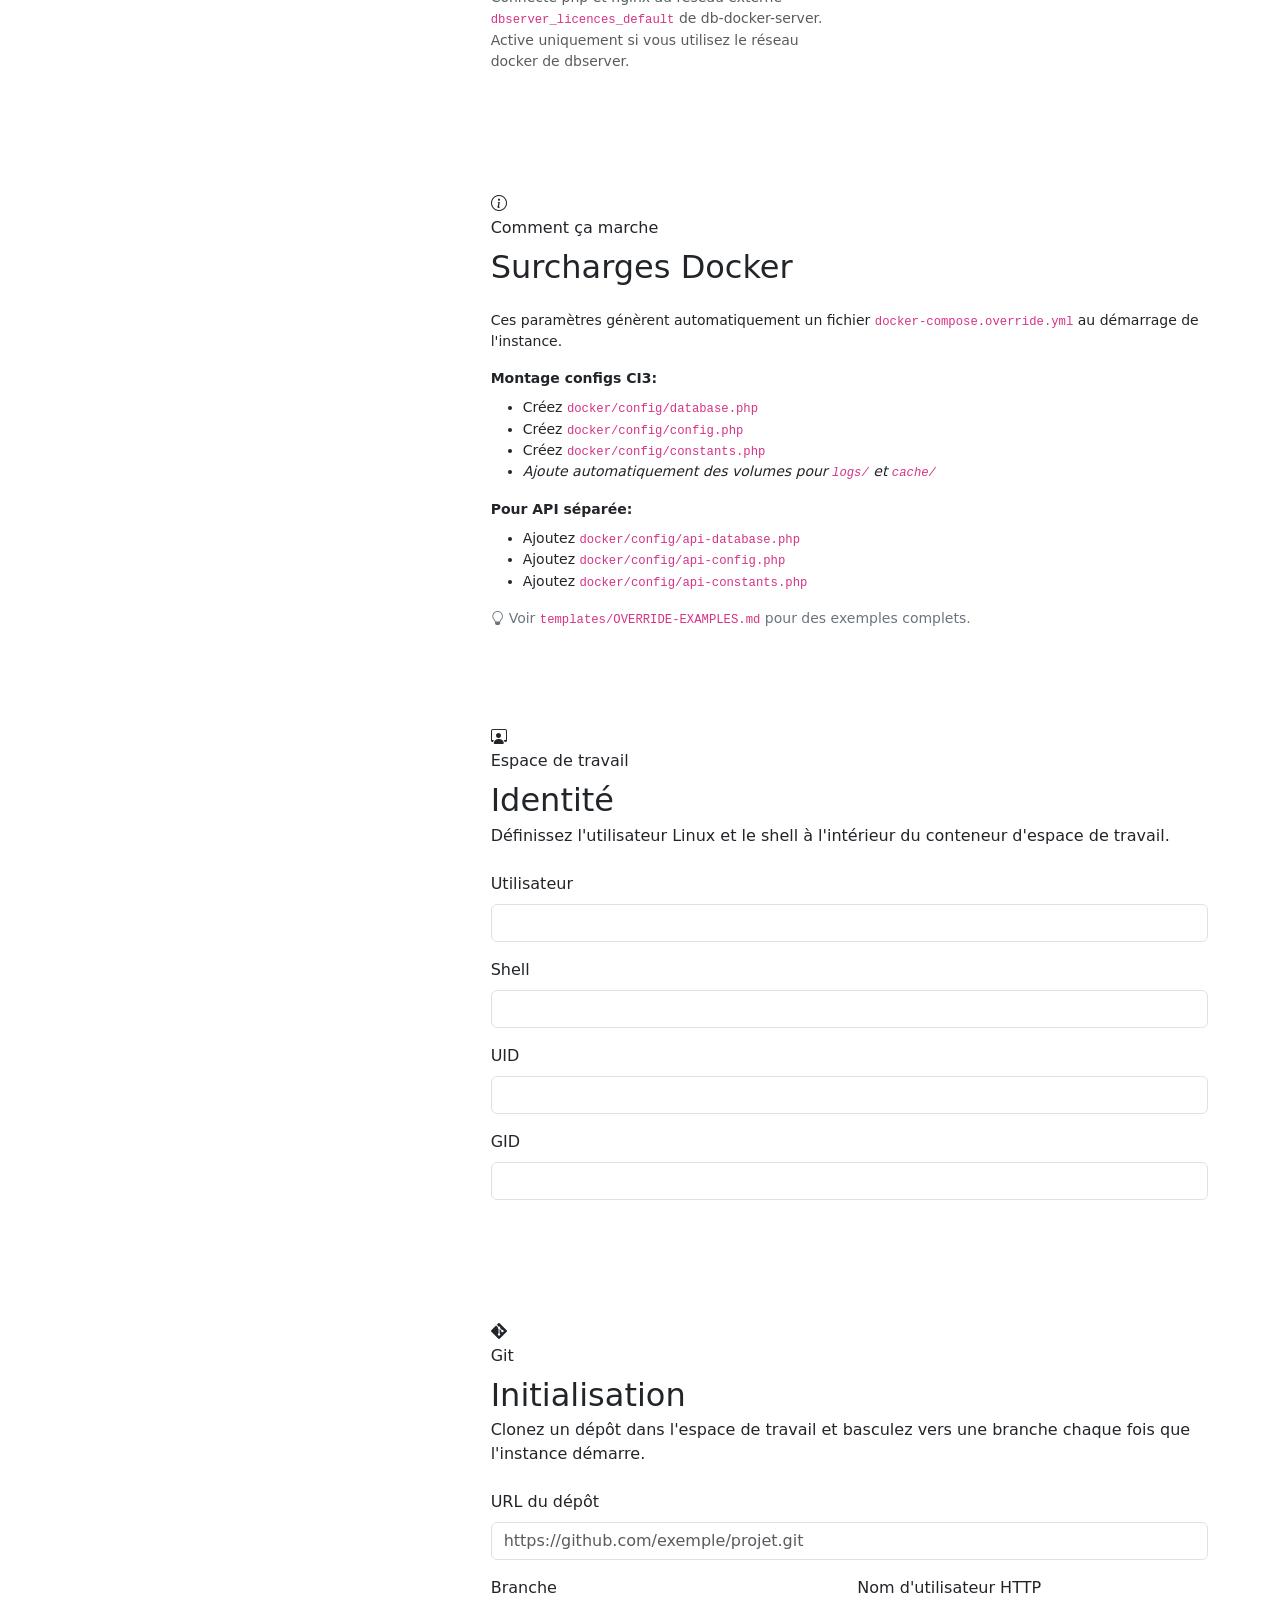
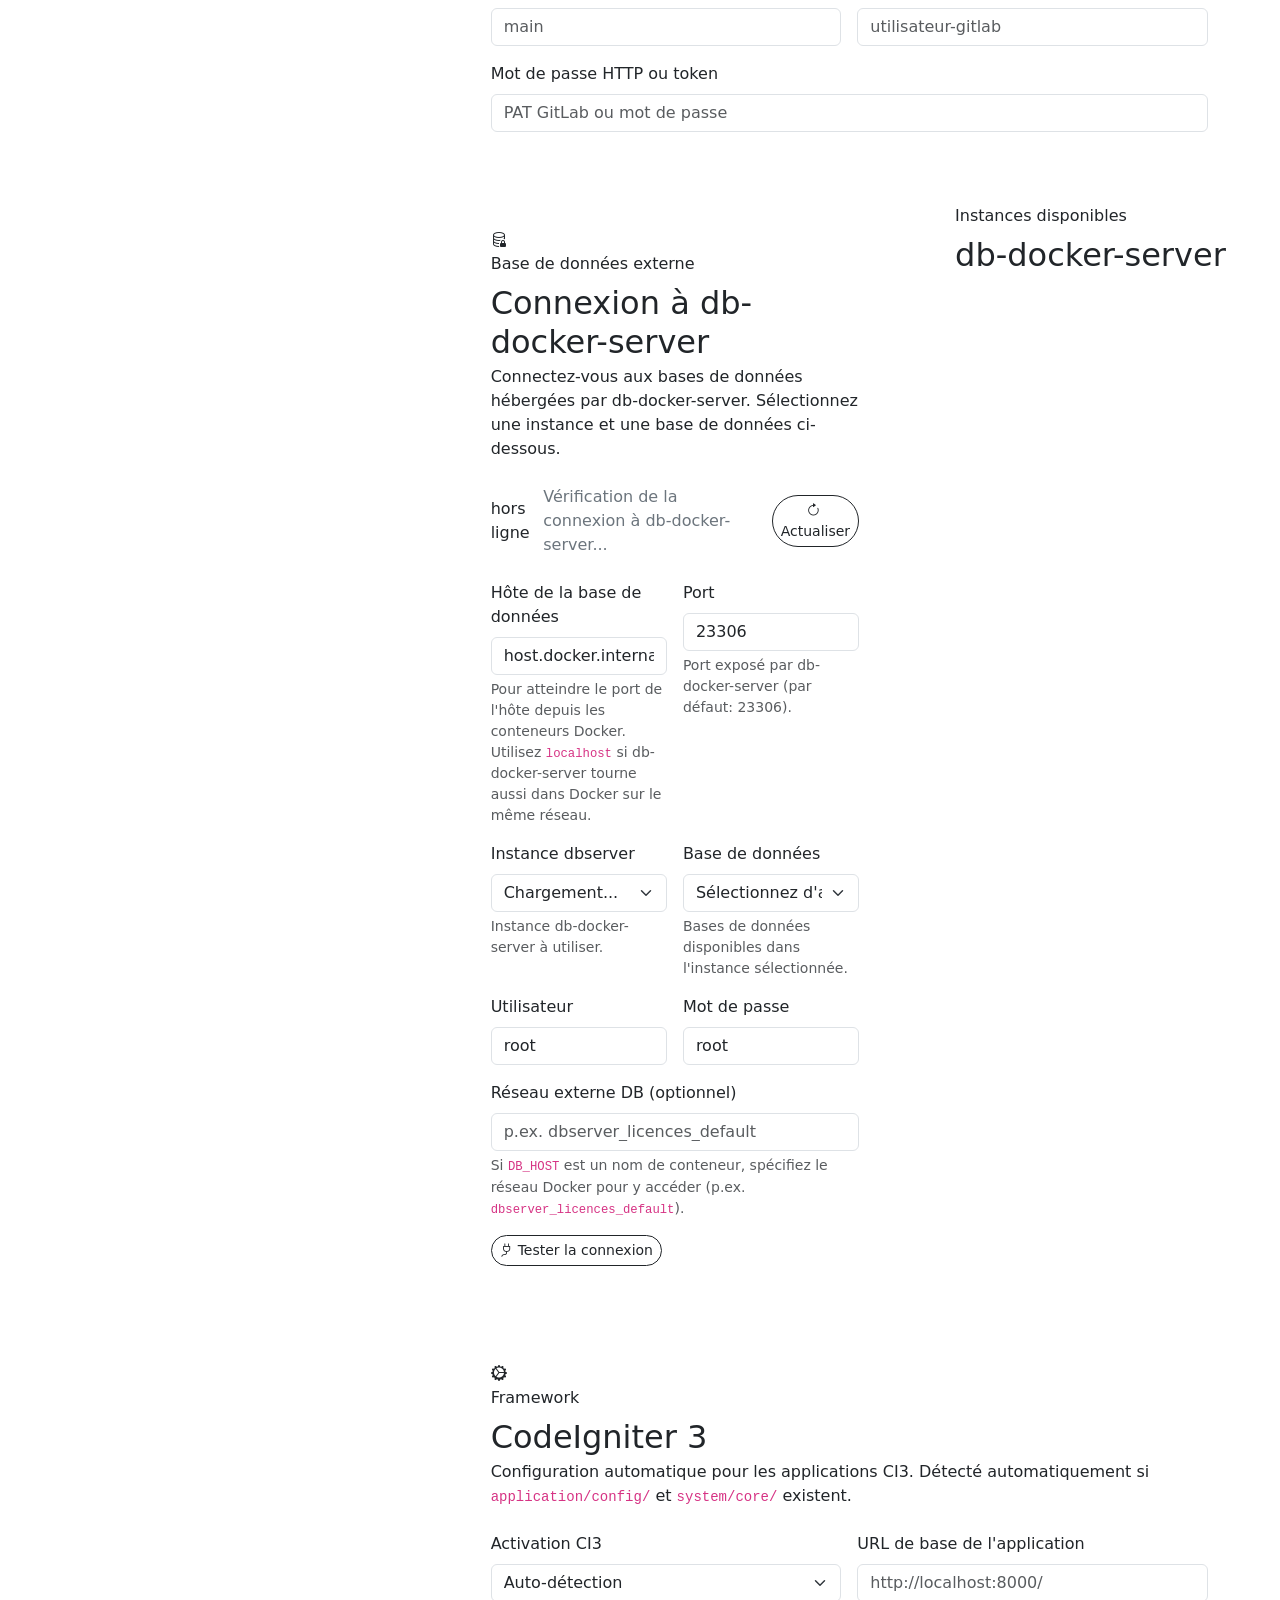
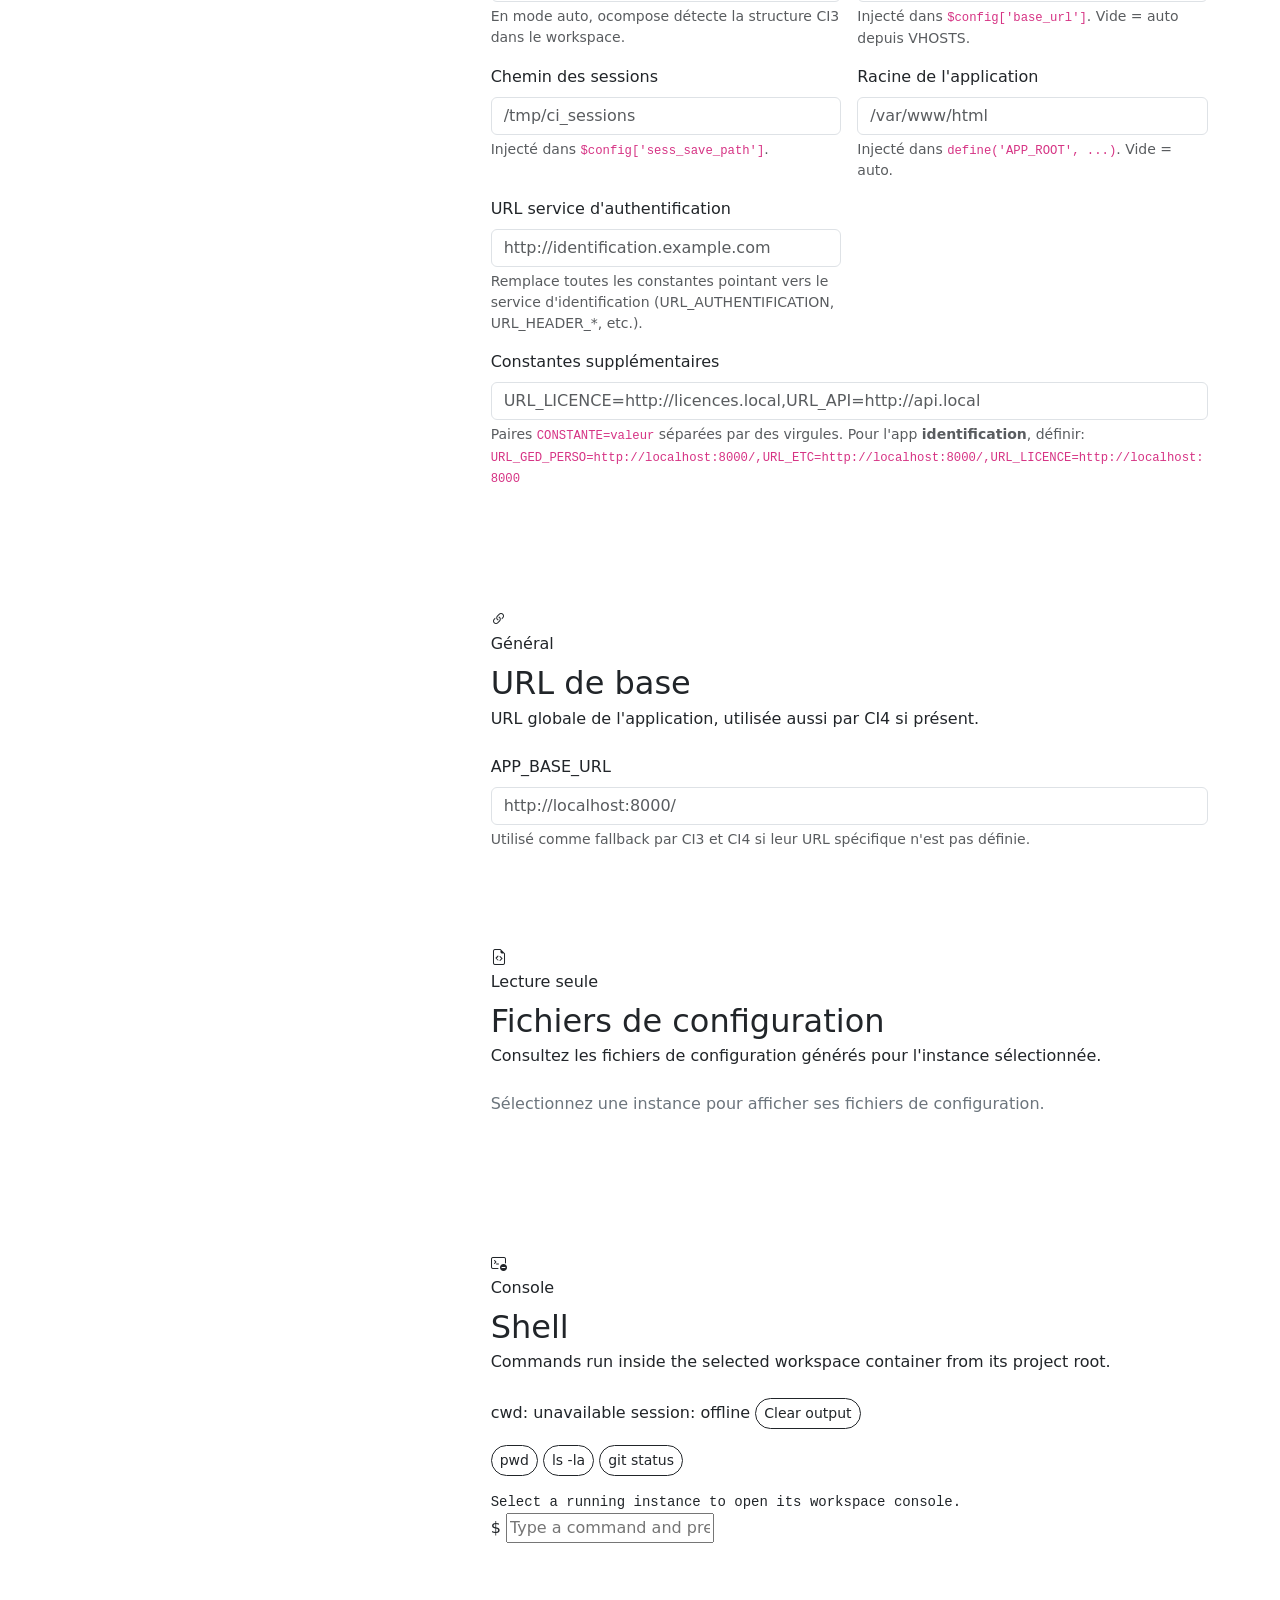
==== commit 2f77b542: "feat: implement Docker override configuration generation and enhance documentation with examples" ====
--- a/web-ui/public/index.html
+++ b/web-ui/public/index.html
@@ -245,31 +245,89 @@
 
                             <!-- Docker Overrides Section -->
                             <div class="row g-4 mt-1">
-                                <div class="col-12">
+                                <div class="col-12 col-xxl-8">
                                     <section class="card-shell p-4 p-lg-5">
                                         <div class="section-header mb-4">
                                             <div class="section-icon"><i class="bi bi-file-earmark-code"></i></div>
                                             <div>
                                                 <p class="eyebrow eyebrow-dark mb-2">Avancé</p>
+                                                <h2 class="section-title mb-1">Montages de configuration</h2>
+                                                <p class="section-copy mb-0">Remplacez les fichiers de configuration dans les conteneurs avec vos propres versions. Utile pour adapter database.php, config.php, ou constants.php de CI3.</p>
+                                            </div>
+                                        </div>
+
+                                        <div class="row g-3">
+                                            <div class="col-md-6">
+                                                <label class="form-label label-caps">Montage configs CI3</label>
+                                                <select class="form-select" name="CI3_OVERRIDE_CONFIGS">
+                                                    <option value="false">Désactivé</option>
+                                                    <option value="true">Actif</option>
+                                                </select>
+                                                <div class="form-text mt-1">Monte <code>docker/config/*.php</code> vers <code>application/config/development/</code> pour remplacer database.php, config.php, constants.php.</div>
+                                            </div>
+                                            <div class="col-md-6">
+                                                <label class="form-label label-caps">Type d'application CI3</label>
+                                                <select class="form-select" name="CI3_APP_TYPE">
+                                                    <option value="single">Application unique</option>
+                                                    <option value="dual-webservice">App + Webservice (configs partagés)</option>
+                                                    <option value="dual-api">App + API (configs séparés)</option>
+                                                </select>
+                                                <div class="form-text mt-1"><strong>Single:</strong> monte configs vers <code>application/</code> uniquement. <strong>Webservice:</strong> monte aussi vers <code>webservice/v1/</code>. <strong>API:</strong> monte <code>api-*.php</code> vers <code>api/application/</code>. <em>Ajoute automatiquement des volumes pour logs/cache afin d'éviter les erreurs de permission.</em></div>
+                                            </div>
+                                            <div class="col-md-6">
+                                                <label class="form-label label-caps">Chemin de sessions personnalisé</label>
+                                                <input class="form-control" type="text" name="CI3_CUSTOM_SESSION_PATH" placeholder="/var/www/compte/sessions">
+                                                <div class="form-text mt-1">Si votre Dockerfile crée un dossier de sessions personnalisé (ex: <code>/var/www/compte/sessions</code>), indiquez-le ici. Laissez vide pour utiliser les sessions par défaut.</div>
+                                            </div>
+                                            <div class="col-md-6">
+                                                <label class="form-label label-caps">Montage config Nginx</label>
+                                                <select class="form-select" name="OVERRIDE_NGINX_CONFIG">
+                                                    <option value="false">Désactivé</option>
+                                                    <option value="true">Actif</option>
+                                                </select>
+                                                <div class="form-text mt-1">Monte <code>docker/nginx/default.conf</code> pour personnaliser la configuration Nginx (multi-ports, règles de réécriture, etc.).</div>
+                                            </div>
+                                            <div class="col-md-6">
+                                                <label class="form-label label-caps">Connexion réseau dbserver</label>
+                                                <select class="form-select" name="CONNECT_TO_DBSERVER">
+                                                    <option value="false">Non</option>
+                                                    <option value="true">Oui</option>
+                                                </select>
+                                                <div class="form-text mt-1">Connecte php et nginx au réseau externe <code>dbserver_licences_default</code> de db-docker-server. Active uniquement si vous utilisez le réseau docker de dbserver.</div>
+                                            </div>
+                                        </div>
+                                    </section>
+                                </div>
+
+                                <div class="col-12 col-xxl-4">
+                                    <section class="card-shell p-4 p-lg-5 h-100">
+                                        <div class="section-header mb-4">
+                                            <div class="section-icon"><i class="bi bi-info-circle"></i></div>
+                                            <div>
+                                                <p class="eyebrow eyebrow-dark mb-2">Comment ça marche</p>
                                                 <h2 class="section-title mb-1">Surcharges Docker</h2>
-                                                <p class="section-copy mb-0">Personnalisez les configurations Nginx et PHP/CI3 avec des fichiers montés par volume.</p>
-                                            </div>
-                                        </div>
-
-                                        <div id="docker-overrides-status" class="docker-overrides-status">
-                                            <div class="alert alert-info mb-0">
-                                                <i class="bi bi-info-circle me-2"></i>
-                                                <span id="docker-overrides-message">Chargement...</span>
-                                            </div>
-                                        </div>
-
-                                        <div class="mt-3" id="docker-overrides-actions" style="display: none;">
-                                            <button type="button" id="enable-docker-overrides" class="btn btn-primary">
-                                                <i class="bi bi-plus-circle me-2"></i>Activer les surcharges Docker
-                                            </button>
-                                            <p class="form-text mt-2">
-                                                Cela créera <code>docker-compose.override.yml</code> et les templates de configuration dans <code>docker/</code>
-                                            </p>
+                                            </div>
+                                        </div>
+
+                                        <div class="small">
+                                            <p>Ces paramètres génèrent automatiquement un fichier <code>docker-compose.override.yml</code> au démarrage de l'instance.</p>
+
+                                            <p class="mb-2"><strong>Montage configs CI3:</strong></p>
+                                            <ul class="mb-3">
+                                                <li>Créez <code>docker/config/database.php</code></li>
+                                                <li>Créez <code>docker/config/config.php</code></li>
+                                                <li>Créez <code>docker/config/constants.php</code></li>
+                                                <li><em>Ajoute automatiquement des volumes pour <code>logs/</code> et <code>cache/</code></em></li>
+                                            </ul>
+
+                                            <p class="mb-2"><strong>Pour API séparée:</strong></p>
+                                            <ul class="mb-3">
+                                                <li>Ajoutez <code>docker/config/api-database.php</code></li>
+                                                <li>Ajoutez <code>docker/config/api-config.php</code></li>
+                                                <li>Ajoutez <code>docker/config/api-constants.php</code></li>
+                                            </ul>
+
+                                            <p class="mb-0 text-secondary"><i class="bi bi-lightbulb me-1"></i>Voir <code>templates/OVERRIDE-EXAMPLES.md</code> pour des exemples complets.</p>
                                         </div>
                                     </section>
                                 </div>
